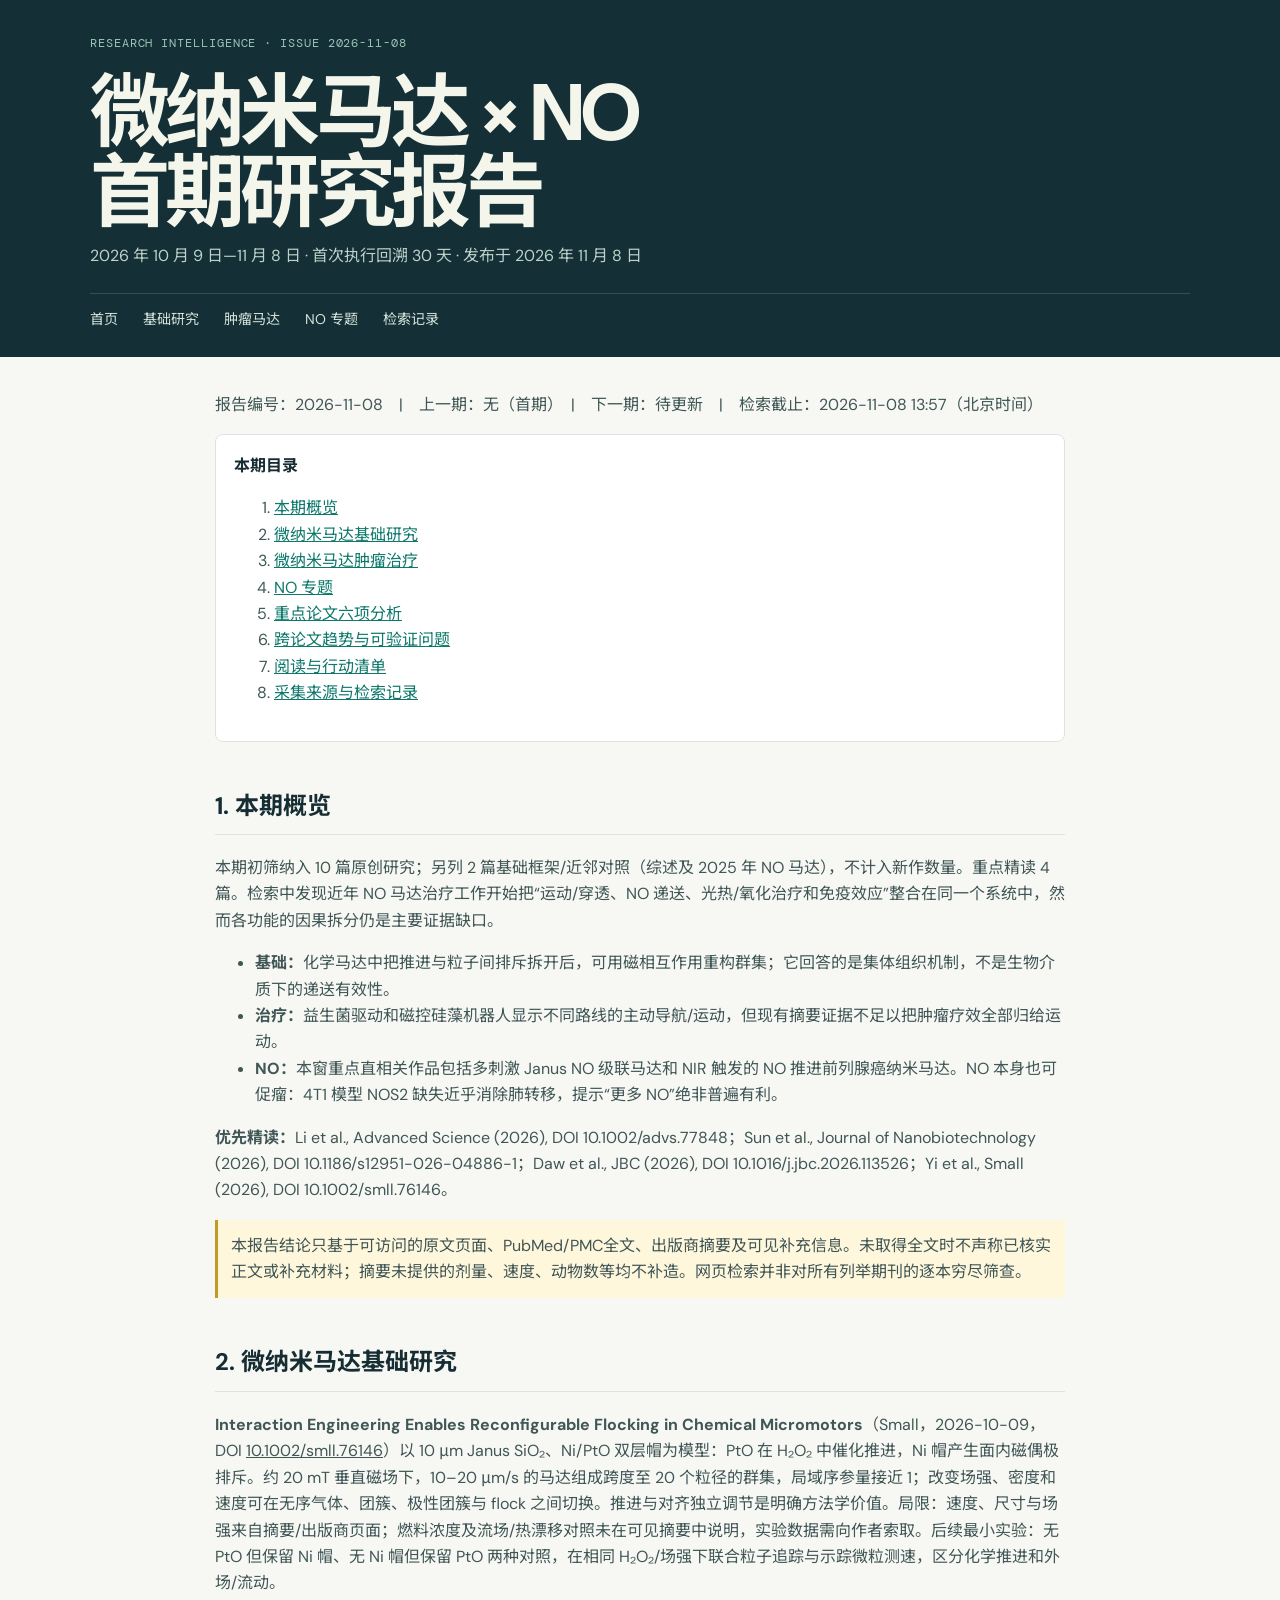
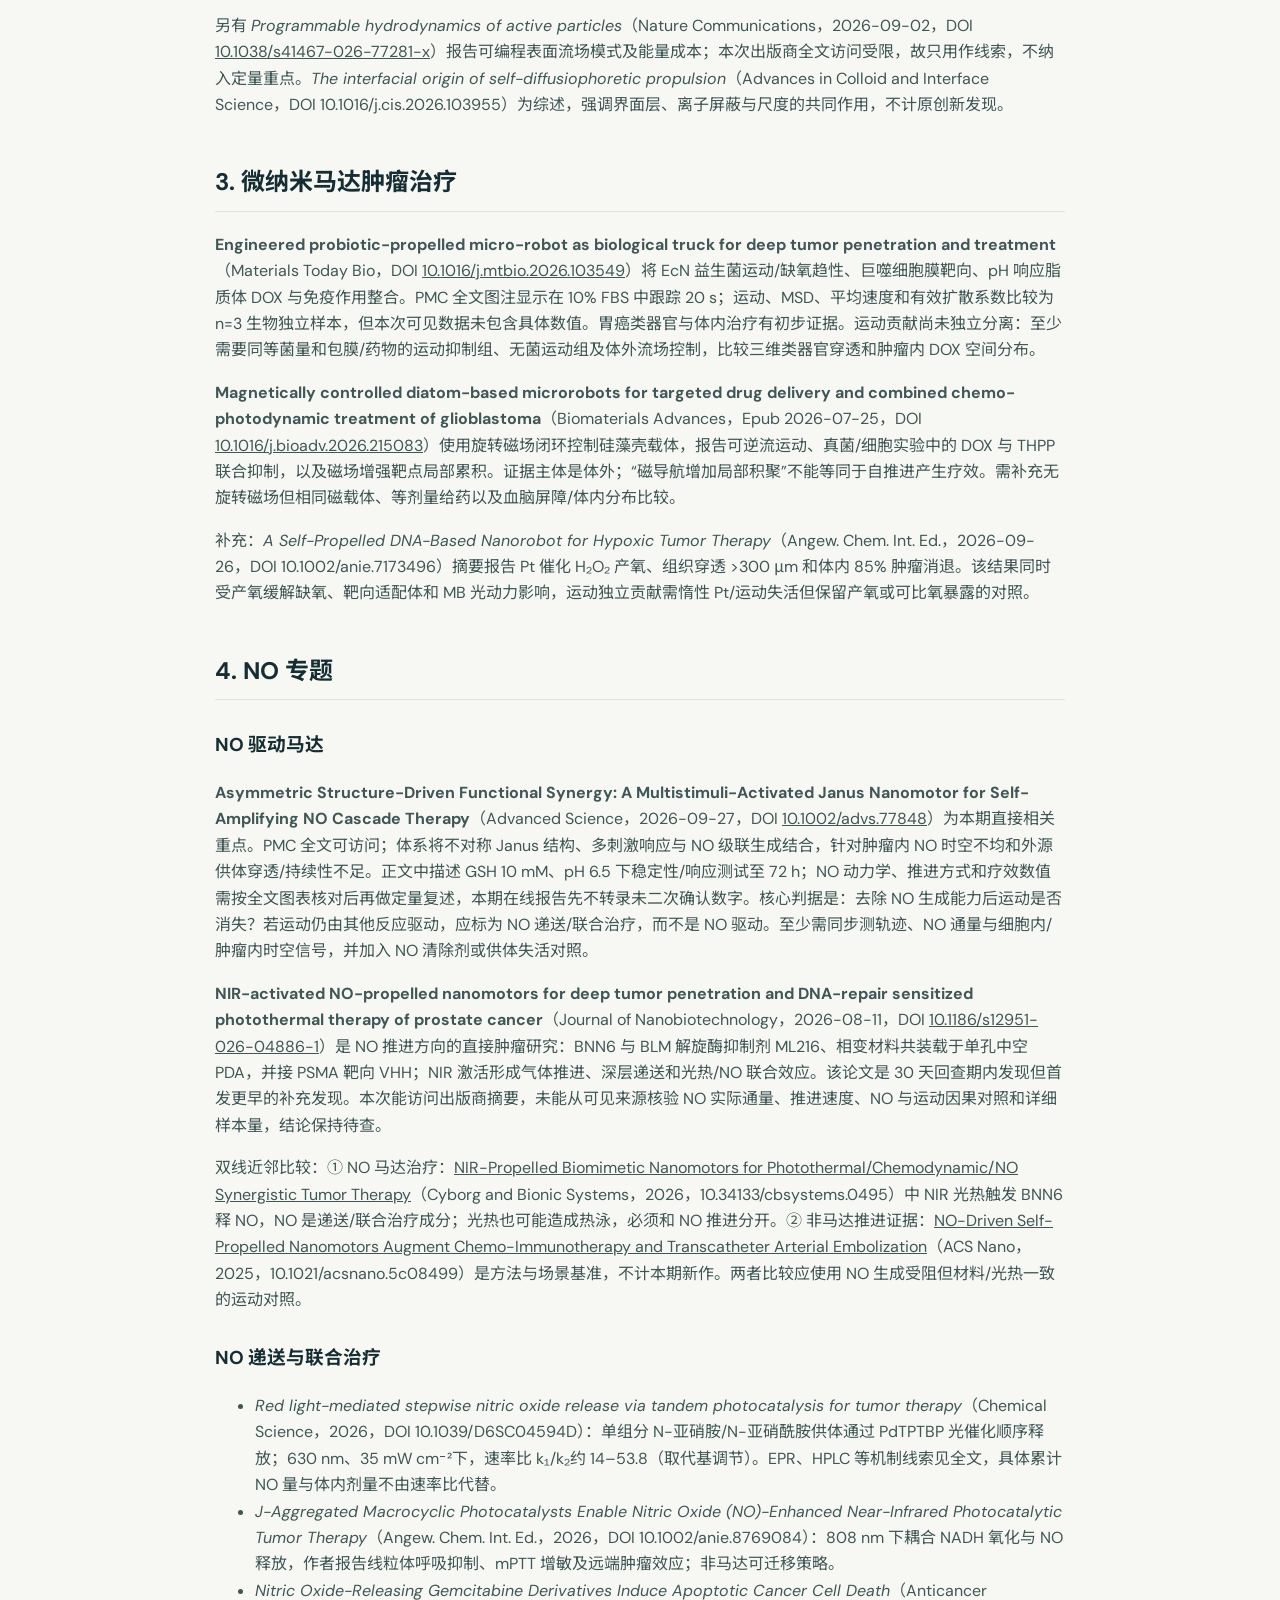
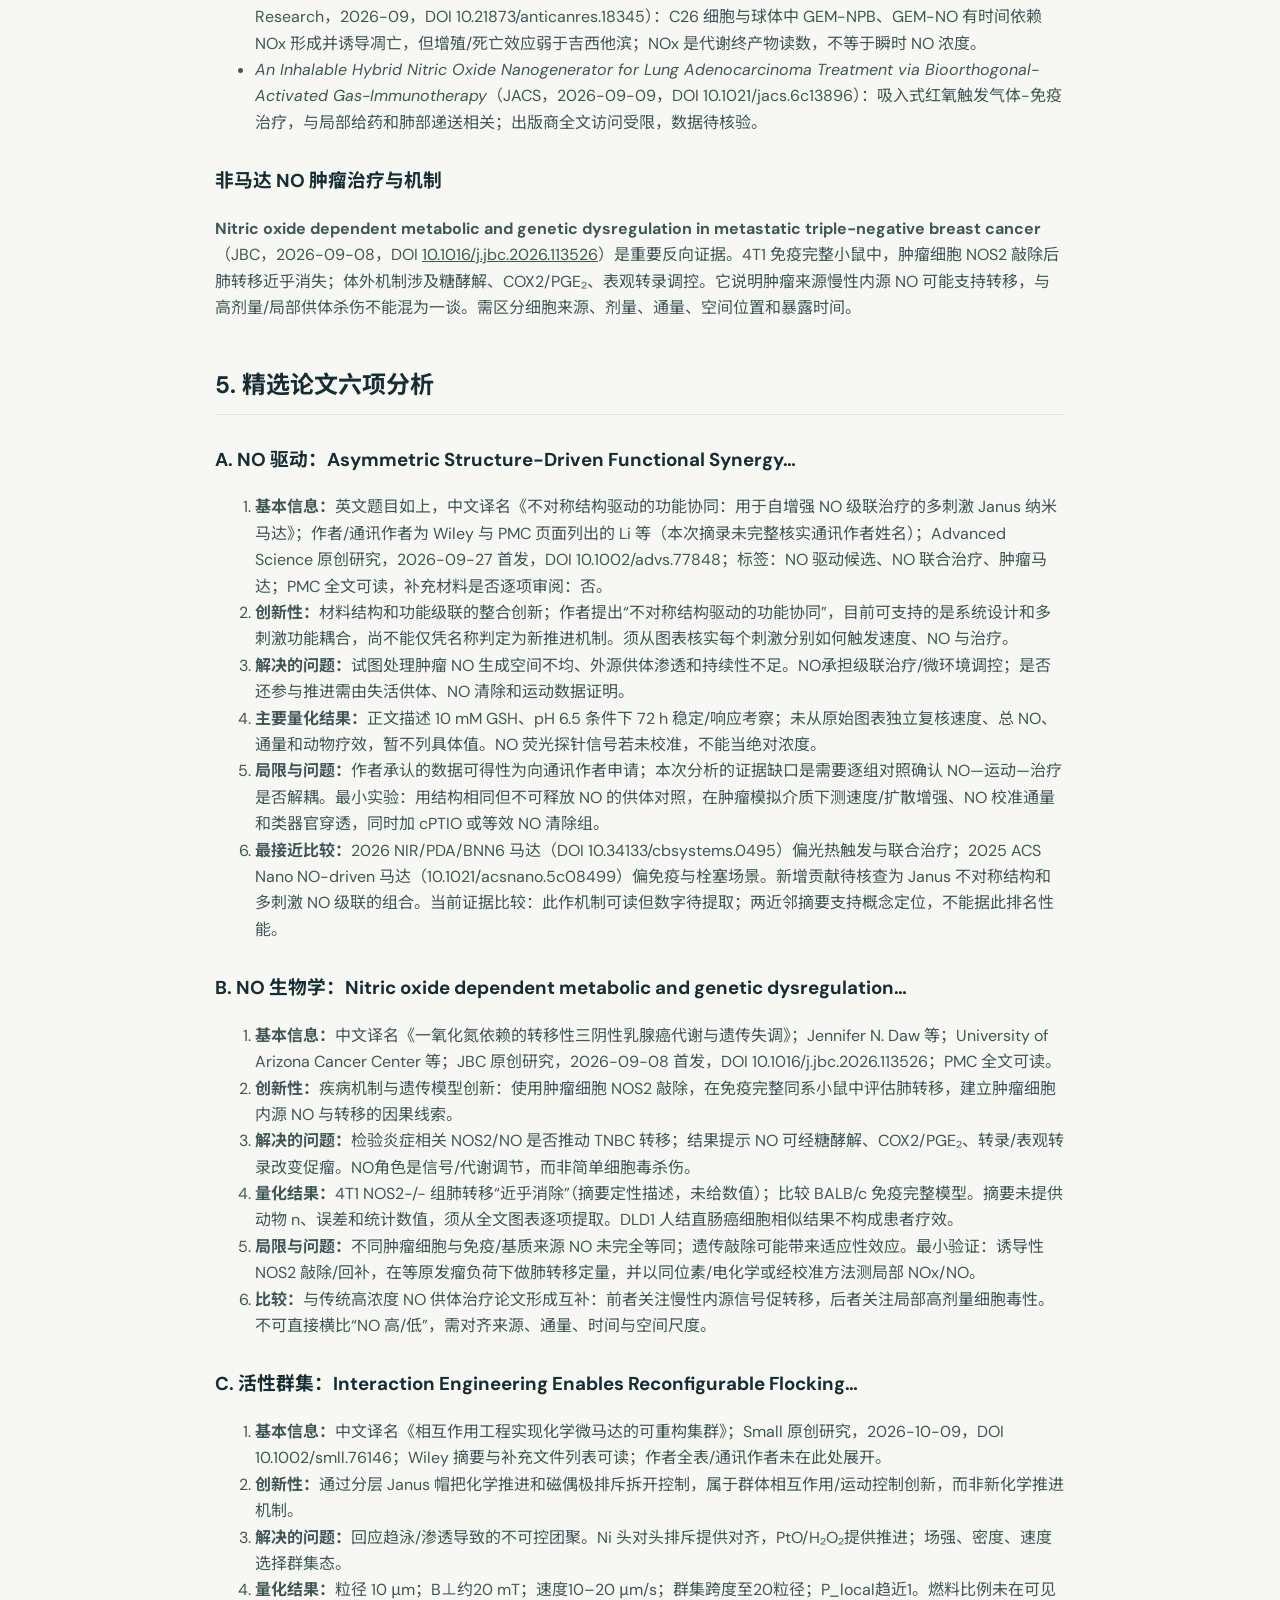
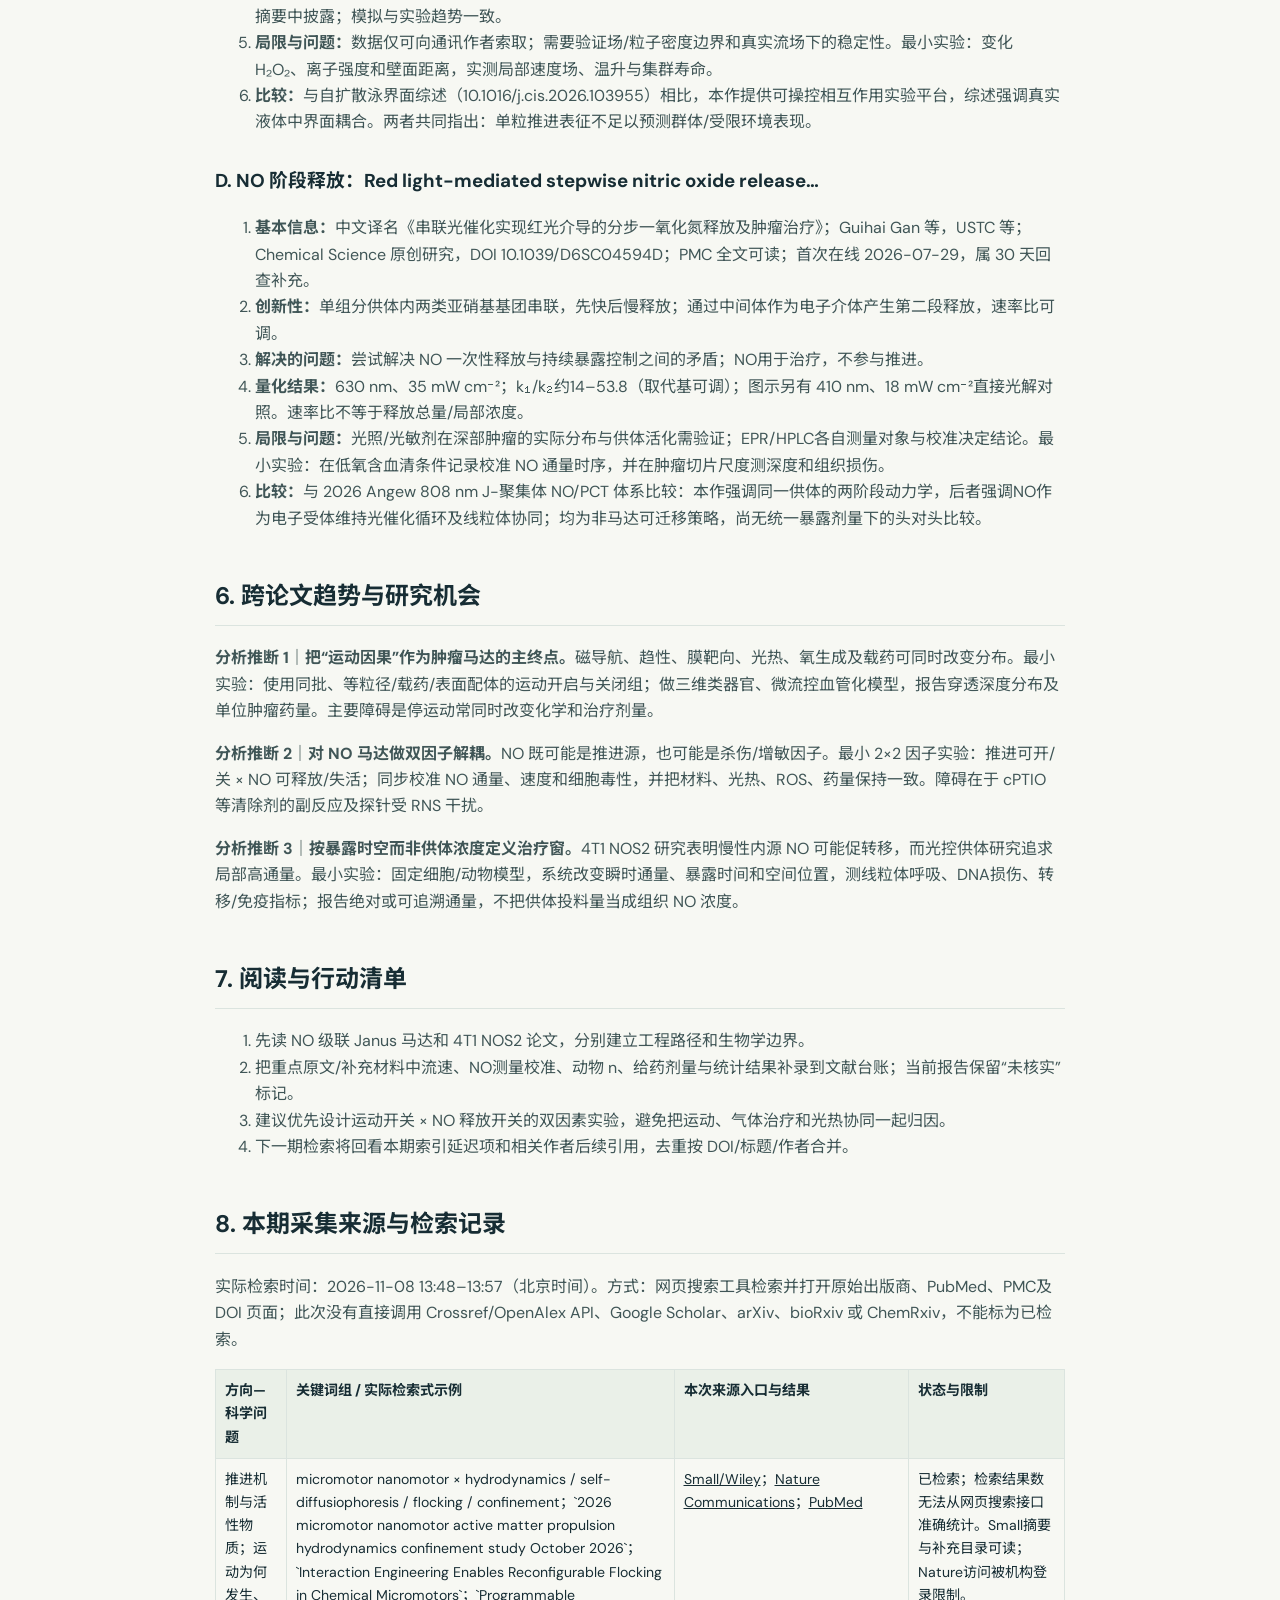
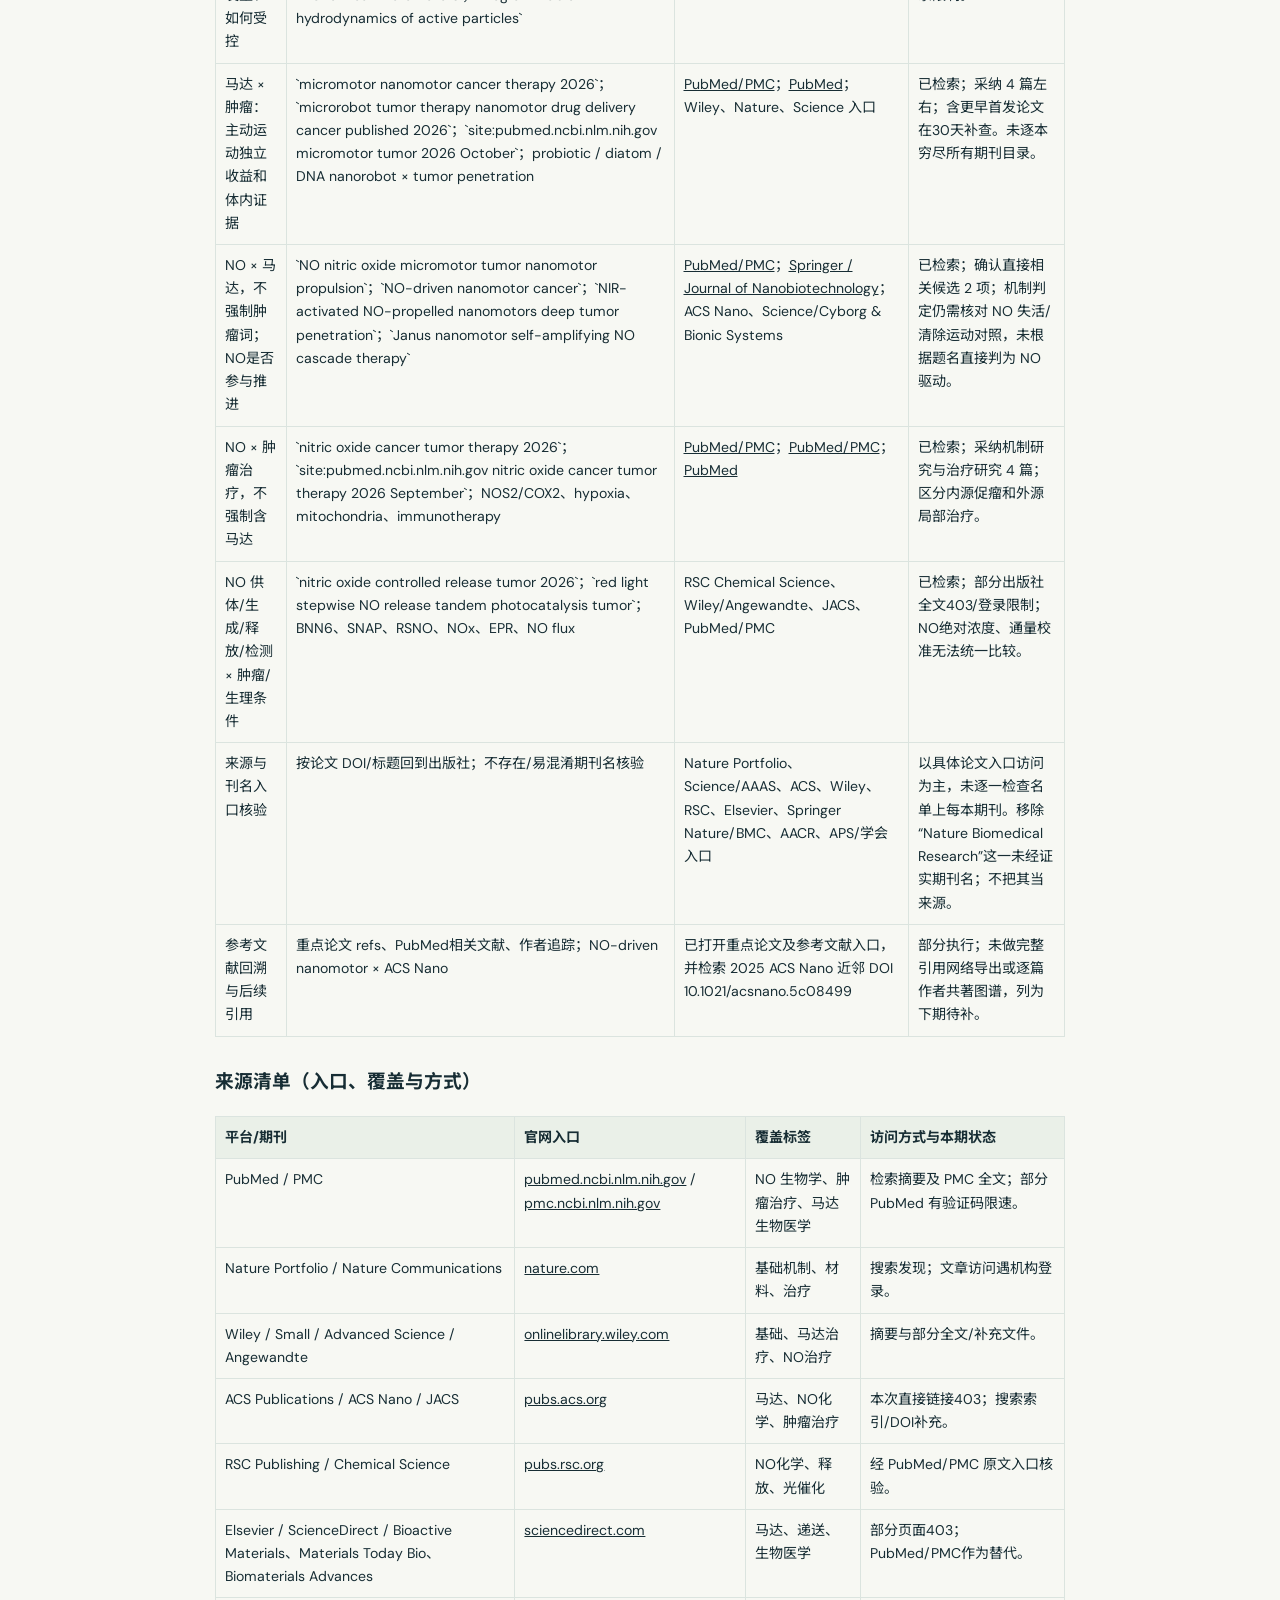
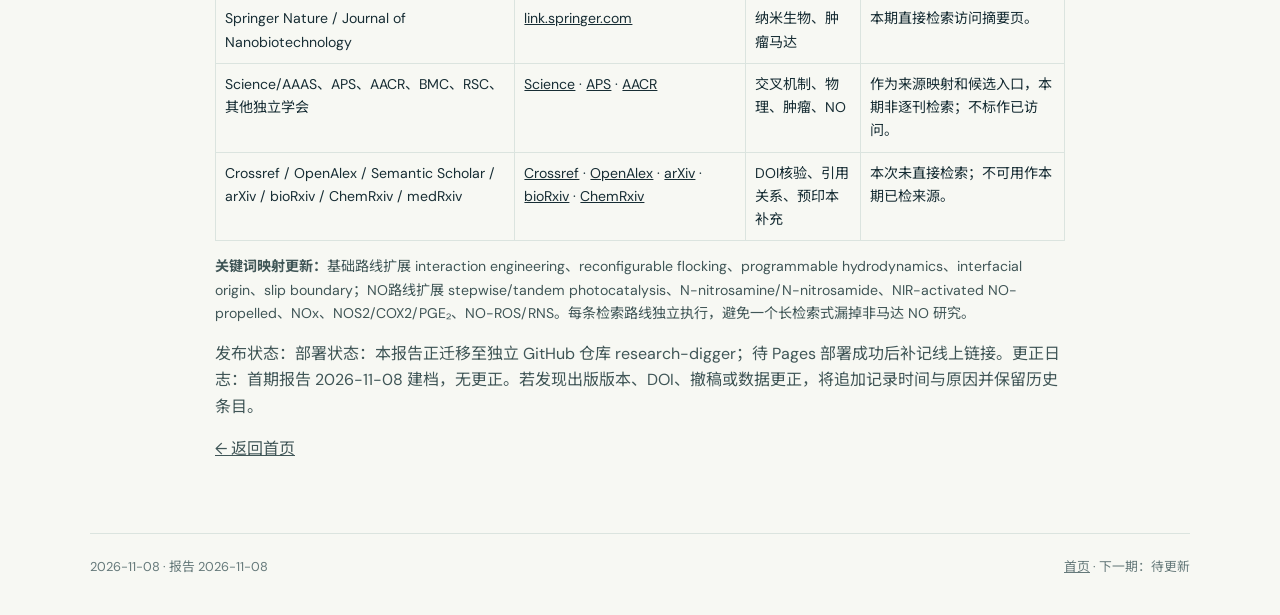
==== reports/2026-11-08.html @ aa381074 "Add reports/2026-11-08.html" ====
<!doctype html><html lang="zh-CN"><head><meta charset="utf-8"><meta name="viewport" content="width=device-width,initial-scale=1"><title>2026-11-08｜微纳米马达 × NO</title><link rel="stylesheet" href="../style.css"><style>.report{max-width:850px;margin:35px auto 70px}.report h1{font-size:2.6rem;line-height:1.2}.report h2{margin-top:44px;border-bottom:1px solid #dbe4df;padding-bottom:9px}.report h3{margin-top:30px}.report p,.report li{color:#405657}.report blockquote{border-left:3px solid #0e786b;margin:18px 0;padding:7px 18px;background:#edf2eb}.report table{border-collapse:collapse;width:100%;font-size:.88rem;display:block;overflow:auto}.report th,.report td{border:1px solid #dbe4df;padding:9px;vertical-align:top;text-align:left}.report th{background:#eaf0e8}.meta{color:#65797a}.small{font-size:.88rem}.toc{background:white;border:1px solid #dbe4df;padding:18px;border-radius:8px}.toc a{color:#0e786b}.label{display:inline-block;background:#e5eddf;padding:2px 8px;border-radius:20px;font-size:.78rem;color:#27534b}.callout{background:#fff7dc;border-left:3px solid #c19a25;padding:13px}</style></head><body><header><div class="wrap"><div class="eyebrow">RESEARCH INTELLIGENCE · ISSUE 2026-11-08</div><h1>微纳米马达 × NO<br>首期研究报告</h1><p class="sub">2026 年 10 月 9 日—11 月 8 日 · 首次执行回溯 30 天 · 发布于 2026 年 11 月 8 日</p><nav><a href="../index.html">首页</a><a href="#foundation">基础研究</a><a href="#cancer">肿瘤马达</a><a href="#no">NO 专题</a><a href="#search-log">检索记录</a></nav></div></header><main class="wrap report"><p class="meta">报告编号：2026-11-08　|　上一期：无（首期）　|　下一期：待更新　|　检索截止：2026-11-08 13:57（北京时间）</p><div class="toc"><b>本期目录</b><ol><li><a href="#overview">本期概览</a></li><li><a href="#foundation">微纳米马达基础研究</a></li><li><a href="#cancer">微纳米马达肿瘤治疗</a></li><li><a href="#no">NO 专题</a></li><li><a href="#deep">重点论文六项分析</a></li><li><a href="#synthesis">跨论文趋势与可验证问题</a></li><li><a href="#reading">阅读与行动清单</a></li><li><a href="#search-log">采集来源与检索记录</a></li></ol></div>
<h2 id="overview">1. 本期概览</h2><p>本期初筛纳入 10 篇原创研究；另列 2 篇基础框架/近邻对照（综述及 2025 年 NO 马达），不计入新作数量。重点精读 4 篇。检索中发现近年 NO 马达治疗工作开始把“运动/穿透、NO 递送、光热/氧化治疗和免疫效应”整合在同一个系统中，然而各功能的因果拆分仍是主要证据缺口。</p><ul><li><b>基础：</b>化学马达中把推进与粒子间排斥拆开后，可用磁相互作用重构群集；它回答的是集体组织机制，不是生物介质下的递送有效性。</li><li><b>治疗：</b>益生菌驱动和磁控硅藻机器人显示不同路线的主动导航/运动，但现有摘要证据不足以把肿瘤疗效全部归给运动。</li><li><b>NO：</b>本窗重点直相关作品包括多刺激 Janus NO 级联马达和 NIR 触发的 NO 推进前列腺癌纳米马达。NO 本身也可促瘤：4T1 模型 NOS2 缺失近乎消除肺转移，提示“更多 NO”绝非普遍有利。</li></ul><p><b>优先精读：</b>Li et al., Advanced Science (2026), DOI 10.1002/advs.77848；Sun et al., Journal of Nanobiotechnology (2026), DOI 10.1186/s12951-026-04886-1；Daw et al., JBC (2026), DOI 10.1016/j.jbc.2026.113526；Yi et al., Small (2026), DOI 10.1002/smll.76146。</p><p class="callout">本报告结论只基于可访问的原文页面、PubMed/PMC全文、出版商摘要及可见补充信息。未取得全文时不声称已核实正文或补充材料；摘要未提供的剂量、速度、动物数等均不补造。网页检索并非对所有列举期刊的逐本穷尽筛查。</p>
<h2 id="foundation">2. 微纳米马达基础研究</h2><p><b>Interaction Engineering Enables Reconfigurable Flocking in Chemical Micromotors</b>（Small，2026-10-09，DOI <a href="https://doi.org/10.1002/smll.76146">10.1002/smll.76146</a>）以 10 μm Janus SiO₂、Ni/PtO 双层帽为模型：PtO 在 H₂O₂ 中催化推进，Ni 帽产生面内磁偶极排斥。约 20 mT 垂直磁场下，10–20 μm/s 的马达组成跨度至 20 个粒径的群集，局域序参量接近 1；改变场强、密度和速度可在无序气体、团簇、极性团簇与 flock 之间切换。推进与对齐独立调节是明确方法学价值。局限：速度、尺寸与场强来自摘要/出版商页面；燃料浓度及流场/热漂移对照未在可见摘要中说明，实验数据需向作者索取。后续最小实验：无 PtO 但保留 Ni 帽、无 Ni 帽但保留 PtO 两种对照，在相同 H₂O₂/场强下联合粒子追踪与示踪微粒测速，区分化学推进和外场/流动。</p><p>另有 <i>Programmable hydrodynamics of active particles</i>（Nature Communications，2026-09-02，DOI <a href="https://doi.org/10.1038/s41467-026-77281-x">10.1038/s41467-026-77281-x</a>）报告可编程表面流场模式及能量成本；本次出版商全文访问受限，故只用作线索，不纳入定量重点。<i>The interfacial origin of self-diffusiophoretic propulsion</i>（Advances in Colloid and Interface Science，DOI 10.1016/j.cis.2026.103955）为综述，强调界面层、离子屏蔽与尺度的共同作用，不计原创新发现。</p>
<h2 id="cancer">3. 微纳米马达肿瘤治疗</h2><p><b>Engineered probiotic-propelled micro-robot as biological truck for deep tumor penetration and treatment</b>（Materials Today Bio，DOI <a href="https://doi.org/10.1016/j.mtbio.2026.103549">10.1016/j.mtbio.2026.103549</a>）将 EcN 益生菌运动/缺氧趋性、巨噬细胞膜靶向、pH 响应脂质体 DOX 与免疫作用整合。PMC 全文图注显示在 10% FBS 中跟踪 20 s；运动、MSD、平均速度和有效扩散系数比较为 n=3 生物独立样本，但本次可见数据未包含具体数值。胃癌类器官与体内治疗有初步证据。运动贡献尚未独立分离：至少需要同等菌量和包膜/药物的运动抑制组、无菌运动组及体外流场控制，比较三维类器官穿透和肿瘤内 DOX 空间分布。</p><p><b>Magnetically controlled diatom-based microrobots for targeted drug delivery and combined chemo-photodynamic treatment of glioblastoma</b>（Biomaterials Advances，Epub 2026-07-25，DOI <a href="https://doi.org/10.1016/j.bioadv.2026.215083">10.1016/j.bioadv.2026.215083</a>）使用旋转磁场闭环控制硅藻壳载体，报告可逆流运动、真菌/细胞实验中的 DOX 与 THPP 联合抑制，以及磁场增强靶点局部累积。证据主体是体外；“磁导航增加局部积聚”不能等同于自推进产生疗效。需补充无旋转磁场但相同磁载体、等剂量给药以及血脑屏障/体内分布比较。</p><p>补充：<i>A Self-Propelled DNA-Based Nanorobot for Hypoxic Tumor Therapy</i>（Angew. Chem. Int. Ed.，2026-09-26，DOI 10.1002/anie.7173496）摘要报告 Pt 催化 H₂O₂ 产氧、组织穿透 &gt;300 μm 和体内 85% 肿瘤消退。该结果同时受产氧缓解缺氧、靶向适配体和 MB 光动力影响，运动独立贡献需惰性 Pt/运动失活但保留产氧或可比氧暴露的对照。</p>
<h2 id="no">4. NO 专题</h2><h3>NO 驱动马达</h3><p><b>Asymmetric Structure-Driven Functional Synergy: A Multistimuli-Activated Janus Nanomotor for Self-Amplifying NO Cascade Therapy</b>（Advanced Science，2026-09-27，DOI <a href="https://doi.org/10.1002/advs.77848">10.1002/advs.77848</a>）为本期直接相关重点。PMC 全文可访问；体系将不对称 Janus 结构、多刺激响应与 NO 级联生成结合，针对肿瘤内 NO 时空不均和外源供体穿透/持续性不足。正文中描述 GSH 10 mM、pH 6.5 下稳定性/响应测试至 72 h；NO 动力学、推进方式和疗效数值需按全文图表核对后再做定量复述，本期在线报告先不转录未二次确认数字。核心判据是：去除 NO 生成能力后运动是否消失？若运动仍由其他反应驱动，应标为 NO 递送/联合治疗，而不是 NO 驱动。至少需同步测轨迹、NO 通量与细胞内/肿瘤内时空信号，并加入 NO 清除剂或供体失活对照。</p><p><b>NIR-activated NO-propelled nanomotors for deep tumor penetration and DNA-repair sensitized photothermal therapy of prostate cancer</b>（Journal of Nanobiotechnology，2026-08-11，DOI <a href="https://doi.org/10.1186/s12951-026-04886-1">10.1186/s12951-026-04886-1</a>）是 NO 推进方向的直接肿瘤研究：BNN6 与 BLM 解旋酶抑制剂 ML216、相变材料共装载于单孔中空 PDA，并接 PSMA 靶向 VHH；NIR 激活形成气体推进、深层递送和光热/NO 联合效应。该论文是 30 天回查期内发现但首发更早的补充发现。本次能访问出版商摘要，未能从可见来源核验 NO 实际通量、推进速度、NO 与运动因果对照和详细样本量，结论保持待查。</p><p>双线近邻比较：① NO 马达治疗：<a href="https://doi.org/10.34133/cbsystems.0495">NIR-Propelled Biomimetic Nanomotors for Photothermal/Chemodynamic/NO Synergistic Tumor Therapy</a>（Cyborg and Bionic Systems，2026，10.34133/cbsystems.0495）中 NIR 光热触发 BNN6 释 NO，NO 是递送/联合治疗成分；光热也可能造成热泳，必须和 NO 推进分开。② 非马达推进证据：<a href="https://doi.org/10.1021/acsnano.5c08499">NO-Driven Self-Propelled Nanomotors Augment Chemo-Immunotherapy and Transcatheter Arterial Embolization</a>（ACS Nano，2025，10.1021/acsnano.5c08499）是方法与场景基准，不计本期新作。两者比较应使用 NO 生成受阻但材料/光热一致的运动对照。</p><h3>NO 递送与联合治疗</h3><ul><li><i>Red light-mediated stepwise nitric oxide release via tandem photocatalysis for tumor therapy</i>（Chemical Science，2026，DOI 10.1039/D6SC04594D）：单组分 N-亚硝胺/N-亚硝酰胺供体通过 PdTPTBP 光催化顺序释放；630 nm、35 mW cm⁻²下，速率比 k₁/k₂约 14–53.8（取代基调节）。EPR、HPLC 等机制线索见全文，具体累计 NO 量与体内剂量不由速率比代替。</li><li><i>J-Aggregated Macrocyclic Photocatalysts Enable Nitric Oxide (NO)-Enhanced Near-Infrared Photocatalytic Tumor Therapy</i>（Angew. Chem. Int. Ed.，2026，DOI 10.1002/anie.8769084）：808 nm 下耦合 NADH 氧化与 NO 释放，作者报告线粒体呼吸抑制、mPTT 增敏及远端肿瘤效应；非马达可迁移策略。</li><li><i>Nitric Oxide-Releasing Gemcitabine Derivatives Induce Apoptotic Cancer Cell Death</i>（Anticancer Research，2026-09，DOI 10.21873/anticanres.18345）：C26 细胞与球体中 GEM-NPB、GEM-NO 有时间依赖 NOx 形成并诱导凋亡，但增殖/死亡效应弱于吉西他滨；NOx 是代谢终产物读数，不等于瞬时 NO 浓度。</li><li><i>An Inhalable Hybrid Nitric Oxide Nanogenerator for Lung Adenocarcinoma Treatment via Bioorthogonal-Activated Gas-Immunotherapy</i>（JACS，2026-09-09，DOI 10.1021/jacs.6c13896）：吸入式红氧触发气体-免疫治疗，与局部给药和肺部递送相关；出版商全文访问受限，数据待核验。</li></ul><h3>非马达 NO 肿瘤治疗与机制</h3><p><b>Nitric oxide dependent metabolic and genetic dysregulation in metastatic triple-negative breast cancer</b>（JBC，2026-09-08，DOI <a href="https://doi.org/10.1016/j.jbc.2026.113526">10.1016/j.jbc.2026.113526</a>）是重要反向证据。4T1 免疫完整小鼠中，肿瘤细胞 NOS2 敲除后肺转移近乎消失；体外机制涉及糖酵解、COX2/PGE₂、表观转录调控。它说明肿瘤来源慢性内源 NO 可能支持转移，与高剂量/局部供体杀伤不能混为一谈。需区分细胞来源、剂量、通量、空间位置和暴露时间。</p>
<h2 id="deep">5. 精选论文六项分析</h2><h3>A. NO 驱动：Asymmetric Structure-Driven Functional Synergy…</h3><ol><li><b>基本信息：</b>英文题目如上，中文译名《不对称结构驱动的功能协同：用于自增强 NO 级联治疗的多刺激 Janus 纳米马达》；作者/通讯作者为 Wiley 与 PMC 页面列出的 Li 等（本次摘录未完整核实通讯作者姓名）；Advanced Science 原创研究，2026-09-27 首发，DOI 10.1002/advs.77848；标签：NO 驱动候选、NO 联合治疗、肿瘤马达；PMC 全文可读，补充材料是否逐项审阅：否。</li><li><b>创新性：</b>材料结构和功能级联的整合创新；作者提出“不对称结构驱动的功能协同”，目前可支持的是系统设计和多刺激功能耦合，尚不能仅凭名称判定为新推进机制。须从图表核实每个刺激分别如何触发速度、NO 与治疗。</li><li><b>解决的问题：</b>试图处理肿瘤 NO 生成空间不均、外源供体渗透和持续性不足。NO承担级联治疗/微环境调控；是否还参与推进需由失活供体、NO 清除和运动数据证明。</li><li><b>主要量化结果：</b>正文描述 10 mM GSH、pH 6.5 条件下 72 h 稳定/响应考察；未从原始图表独立复核速度、总 NO、通量和动物疗效，暂不列具体值。NO 荧光探针信号若未校准，不能当绝对浓度。</li><li><b>局限与问题：</b>作者承认的数据可得性为向通讯作者申请；本次分析的证据缺口是需要逐组对照确认 NO—运动—治疗是否解耦。最小实验：用结构相同但不可释放 NO 的供体对照，在肿瘤模拟介质下测速度/扩散增强、NO 校准通量和类器官穿透，同时加 cPTIO 或等效 NO 清除组。</li><li><b>最接近比较：</b>2026 NIR/PDA/BNN6 马达（DOI 10.34133/cbsystems.0495）偏光热触发与联合治疗；2025 ACS Nano NO-driven 马达（10.1021/acsnano.5c08499）偏免疫与栓塞场景。新增贡献待核查为 Janus 不对称结构和多刺激 NO 级联的组合。当前证据比较：此作机制可读但数字待提取；两近邻摘要支持概念定位，不能据此排名性能。</li></ol><h3>B. NO 生物学：Nitric oxide dependent metabolic and genetic dysregulation…</h3><ol><li><b>基本信息：</b>中文译名《一氧化氮依赖的转移性三阴性乳腺癌代谢与遗传失调》；Jennifer N. Daw 等；University of Arizona Cancer Center 等；JBC 原创研究，2026-09-08 首发，DOI 10.1016/j.jbc.2026.113526；PMC 全文可读。</li><li><b>创新性：</b>疾病机制与遗传模型创新：使用肿瘤细胞 NOS2 敲除，在免疫完整同系小鼠中评估肺转移，建立肿瘤细胞内源 NO 与转移的因果线索。</li><li><b>解决的问题：</b>检验炎症相关 NOS2/NO 是否推动 TNBC 转移；结果提示 NO 可经糖酵解、COX2/PGE₂、转录/表观转录改变促瘤。NO角色是信号/代谢调节，而非简单细胞毒杀伤。</li><li><b>量化结果：</b>4T1 NOS2−/− 组肺转移“近乎消除”（摘要定性描述，未给数值）；比较 BALB/c 免疫完整模型。摘要未提供动物 n、误差和统计数值，须从全文图表逐项提取。DLD1 人结直肠癌细胞相似结果不构成患者疗效。</li><li><b>局限与问题：</b>不同肿瘤细胞与免疫/基质来源 NO 未完全等同；遗传敲除可能带来适应性效应。最小验证：诱导性 NOS2 敲除/回补，在等原发瘤负荷下做肺转移定量，并以同位素/电化学或经校准方法测局部 NOx/NO。</li><li><b>比较：</b>与传统高浓度 NO 供体治疗论文形成互补：前者关注慢性内源信号促转移，后者关注局部高剂量细胞毒性。不可直接横比“NO 高/低”，需对齐来源、通量、时间与空间尺度。</li></ol><h3>C. 活性群集：Interaction Engineering Enables Reconfigurable Flocking…</h3><ol><li><b>基本信息：</b>中文译名《相互作用工程实现化学微马达的可重构集群》；Small 原创研究，2026-10-09，DOI 10.1002/smll.76146；Wiley 摘要与补充文件列表可读；作者全表/通讯作者未在此处展开。</li><li><b>创新性：</b>通过分层 Janus 帽把化学推进和磁偶极排斥拆开控制，属于群体相互作用/运动控制创新，而非新化学推进机制。</li><li><b>解决的问题：</b>回应趋泳/渗透导致的不可控团聚。Ni 头对头排斥提供对齐，PtO/H₂O₂提供推进；场强、密度、速度选择群集态。</li><li><b>量化结果：</b>粒径 10 μm；B⊥约20 mT；速度10–20 μm/s；群集跨度至20粒径；P_local趋近1。燃料比例未在可见摘要中披露；模拟与实验趋势一致。</li><li><b>局限与问题：</b>数据仅可向通讯作者索取；需要验证场/粒子密度边界和真实流场下的稳定性。最小实验：变化 H₂O₂、离子强度和壁面距离，实测局部速度场、温升与集群寿命。</li><li><b>比较：</b>与自扩散泳界面综述（10.1016/j.cis.2026.103955）相比，本作提供可操控相互作用实验平台，综述强调真实液体中界面耦合。两者共同指出：单粒推进表征不足以预测群体/受限环境表现。</li></ol><h3>D. NO 阶段释放：Red light-mediated stepwise nitric oxide release…</h3><ol><li><b>基本信息：</b>中文译名《串联光催化实现红光介导的分步一氧化氮释放及肿瘤治疗》；Guihai Gan 等，USTC 等；Chemical Science 原创研究，DOI 10.1039/D6SC04594D；PMC 全文可读；首次在线 2026-07-29，属 30 天回查补充。</li><li><b>创新性：</b>单组分供体内两类亚硝基基团串联，先快后慢释放；通过中间体作为电子介体产生第二段释放，速率比可调。</li><li><b>解决的问题：</b>尝试解决 NO 一次性释放与持续暴露控制之间的矛盾；NO用于治疗，不参与推进。</li><li><b>量化结果：</b>630 nm、35 mW cm⁻²；k₁/k₂约14–53.8（取代基可调）；图示另有 410 nm、18 mW cm⁻²直接光解对照。速率比不等于释放总量/局部浓度。</li><li><b>局限与问题：</b>光照/光敏剂在深部肿瘤的实际分布与供体活化需验证；EPR/HPLC各自测量对象与校准决定结论。最小实验：在低氧含血清条件记录校准 NO 通量时序，并在肿瘤切片尺度测深度和组织损伤。</li><li><b>比较：</b>与 2026 Angew 808 nm J-聚集体 NO/PCT 体系比较：本作强调同一供体的两阶段动力学，后者强调NO作为电子受体维持光催化循环及线粒体协同；均为非马达可迁移策略，尚无统一暴露剂量下的头对头比较。</li></ol>
<h2 id="synthesis">6. 跨论文趋势与研究机会</h2><p><b>分析推断 1｜把“运动因果”作为肿瘤马达的主终点。</b>磁导航、趋性、膜靶向、光热、氧生成及载药可同时改变分布。最小实验：使用同批、等粒径/载药/表面配体的运动开启与关闭组；做三维类器官、微流控血管化模型，报告穿透深度分布及单位肿瘤药量。主要障碍是停运动常同时改变化学和治疗剂量。</p><p><b>分析推断 2｜对 NO 马达做双因子解耦。</b>NO 既可能是推进源，也可能是杀伤/增敏因子。最小 2×2 因子实验：推进可开/关 × NO 可释放/失活；同步校准 NO 通量、速度和细胞毒性，并把材料、光热、ROS、药量保持一致。障碍在于 cPTIO 等清除剂的副反应及探针受 RNS 干扰。</p><p><b>分析推断 3｜按暴露时空而非供体浓度定义治疗窗。</b>4T1 NOS2 研究表明慢性内源 NO 可能促转移，而光控供体研究追求局部高通量。最小实验：固定细胞/动物模型，系统改变瞬时通量、暴露时间和空间位置，测线粒体呼吸、DNA损伤、转移/免疫指标；报告绝对或可追溯通量，不把供体投料量当成组织 NO 浓度。</p>
<h2 id="reading">7. 阅读与行动清单</h2><ol><li>先读 NO 级联 Janus 马达和 4T1 NOS2 论文，分别建立工程路径和生物学边界。</li><li>把重点原文/补充材料中流速、NO测量校准、动物 n、给药剂量与统计结果补录到文献台账；当前报告保留“未核实”标记。</li><li>建议优先设计运动开关 × NO 释放开关的双因素实验，避免把运动、气体治疗和光热协同一起归因。</li><li>下一期检索将回看本期索引延迟项和相关作者后续引用，去重按 DOI/标题/作者合并。</li></ol>
<h2 id="search-log">8. 本期采集来源与检索记录</h2><p>实际检索时间：2026-11-08 13:48–13:57（北京时间）。方式：网页搜索工具检索并打开原始出版商、PubMed、PMC及 DOI 页面；此次没有直接调用 Crossref/OpenAlex API、Google Scholar、arXiv、bioRxiv 或 ChemRxiv，不能标为已检索。</p><table><thead><tr><th>方向—科学问题</th><th>关键词组 / 实际检索式示例</th><th>本次来源入口与结果</th><th>状态与限制</th></tr></thead><tbody><tr><td>推进机制与活性物质；运动为何发生、如何受控</td><td>micromotor nanomotor × hydrodynamics / self-diffusiophoresis / flocking / confinement；`2026 micromotor nanomotor active matter propulsion hydrodynamics confinement study October 2026`；`Interaction Engineering Enables Reconfigurable Flocking in Chemical Micromotors`；`Programmable hydrodynamics of active particles`</td><td><a href="https://onlinelibrary.wiley.com/doi/10.1002/smll.76146">Small/Wiley</a>；<a href="https://www.nature.com/articles/s41467-026-77281-x">Nature Communications</a>；<a href="https://pubmed.ncbi.nlm.nih.gov/42214991/">PubMed</a></td><td>已检索；检索结果数无法从网页搜索接口准确统计。Small摘要与补充目录可读；Nature访问被机构登录限制。</td></tr><tr><td>马达 × 肿瘤：主动运动独立收益和体内证据</td><td>`micromotor nanomotor cancer therapy 2026`；`microrobot tumor therapy nanomotor drug delivery cancer published 2026`；`site:pubmed.ncbi.nlm.nih.gov micromotor tumor 2026 October`；probiotic / diatom / DNA nanorobot × tumor penetration</td><td><a href="https://pubmed.ncbi.nlm.nih.gov/42662118/">PubMed/PMC</a>；<a href="https://pubmed.ncbi.nlm.nih.gov/42520347/">PubMed</a>；Wiley、Nature、Science 入口</td><td>已检索；采纳 4 篇左右；含更早首发论文在30天补查。未逐本穷尽所有期刊目录。</td></tr><tr><td>NO × 马达，不强制肿瘤词；NO是否参与推进</td><td>`NO nitric oxide micromotor tumor nanomotor propulsion`；`NO-driven nanomotor cancer`；`NIR-activated NO-propelled nanomotors deep tumor penetration`；`Janus nanomotor self-amplifying NO cascade therapy`</td><td><a href="https://pubmed.ncbi.nlm.nih.gov/42801585/">PubMed/PMC</a>；<a href="https://link.springer.com/article/10.1186/s12951-026-04886-1">Springer / Journal of Nanobiotechnology</a>；ACS Nano、Science/Cyborg & Bionic Systems</td><td>已检索；确认直接相关候选 2 项；机制判定仍需核对 NO 失活/清除运动对照，未根据题名直接判为 NO 驱动。</td></tr><tr><td>NO × 肿瘤治疗，不强制含马达</td><td>`nitric oxide cancer tumor therapy 2026`；`site:pubmed.ncbi.nlm.nih.gov nitric oxide cancer tumor therapy 2026 September`；NOS2/COX2、hypoxia、mitochondria、immunotherapy</td><td><a href="https://pubmed.ncbi.nlm.nih.gov/42710678/">PubMed/PMC</a>；<a href="https://pubmed.ncbi.nlm.nih.gov/42559440/">PubMed/PMC</a>；<a href="https://pubmed.ncbi.nlm.nih.gov/42555269/">PubMed</a></td><td>已检索；采纳机制研究与治疗研究 4 篇；区分内源促瘤和外源局部治疗。</td></tr><tr><td>NO 供体/生成/释放/检测 × 肿瘤/生理条件</td><td>`nitric oxide controlled release tumor 2026`；`red light stepwise NO release tandem photocatalysis tumor`；BNN6、SNAP、RSNO、NOx、EPR、NO flux</td><td>RSC Chemical Science、Wiley/Angewandte、JACS、PubMed/PMC</td><td>已检索；部分出版社全文403/登录限制；NO绝对浓度、通量校准无法统一比较。</td></tr><tr><td>来源与刊名入口核验</td><td>按论文 DOI/标题回到出版社；不存在/易混淆期刊名核验</td><td>Nature Portfolio、Science/AAAS、ACS、Wiley、RSC、Elsevier、Springer Nature/BMC、AACR、APS/学会入口</td><td>以具体论文入口访问为主，未逐一检查名单上每本期刊。移除“Nature Biomedical Research”这一未经证实期刊名；不把其当来源。</td></tr><tr><td>参考文献回溯与后续引用</td><td>重点论文 refs、PubMed相关文献、作者追踪；NO-driven nanomotor × ACS Nano</td><td>已打开重点论文及参考文献入口，并检索 2025 ACS Nano 近邻 DOI 10.1021/acsnano.5c08499</td><td>部分执行；未做完整引用网络导出或逐篇作者共著图谱，列为下期待补。</td></tr></tbody></table><h3>来源清单（入口、覆盖与方式）</h3><table><thead><tr><th>平台/期刊</th><th>官网入口</th><th>覆盖标签</th><th>访问方式与本期状态</th></tr></thead><tbody><tr><td>PubMed / PMC</td><td><a href="https://pubmed.ncbi.nlm.nih.gov/">pubmed.ncbi.nlm.nih.gov</a> / <a href="https://pmc.ncbi.nlm.nih.gov/">pmc.ncbi.nlm.nih.gov</a></td><td>NO 生物学、肿瘤治疗、马达生物医学</td><td>检索摘要及 PMC 全文；部分 PubMed 有验证码限速。</td></tr><tr><td>Nature Portfolio / Nature Communications</td><td><a href="https://www.nature.com/">nature.com</a></td><td>基础机制、材料、治疗</td><td>搜索发现；文章访问遇机构登录。</td></tr><tr><td>Wiley / Small / Advanced Science / Angewandte</td><td><a href="https://onlinelibrary.wiley.com/">onlinelibrary.wiley.com</a></td><td>基础、马达治疗、NO治疗</td><td>摘要与部分全文/补充文件。</td></tr><tr><td>ACS Publications / ACS Nano / JACS</td><td><a href="https://pubs.acs.org/">pubs.acs.org</a></td><td>马达、NO化学、肿瘤治疗</td><td>本次直接链接403；搜索索引/DOI补充。</td></tr><tr><td>RSC Publishing / Chemical Science</td><td><a href="https://pubs.rsc.org/">pubs.rsc.org</a></td><td>NO化学、释放、光催化</td><td>经 PubMed/PMC 原文入口核验。</td></tr><tr><td>Elsevier / ScienceDirect / Bioactive Materials、Materials Today Bio、Biomaterials Advances</td><td><a href="https://www.sciencedirect.com/">sciencedirect.com</a></td><td>马达、递送、生物医学</td><td>部分页面403；PubMed/PMC作为替代。</td></tr><tr><td>Springer Nature / Journal of Nanobiotechnology</td><td><a href="https://link.springer.com/">link.springer.com</a></td><td>纳米生物、肿瘤马达</td><td>本期直接检索访问摘要页。</td></tr><tr><td>Science/AAAS、APS、AACR、BMC、RSC、其他独立学会</td><td><a href="https://www.science.org/">Science</a> · <a href="https://journals.aps.org/">APS</a> · <a href="https://aacrjournals.org/">AACR</a></td><td>交叉机制、物理、肿瘤、NO</td><td>作为来源映射和候选入口，本期非逐刊检索；不标作已访问。</td></tr><tr><td>Crossref / OpenAlex / Semantic Scholar / arXiv / bioRxiv / ChemRxiv / medRxiv</td><td><a href="https://search.crossref.org/">Crossref</a> · <a href="https://openalex.org/">OpenAlex</a> · <a href="https://arxiv.org/">arXiv</a> · <a href="https://www.biorxiv.org/">bioRxiv</a> · <a href="https://chemrxiv.org/">ChemRxiv</a></td><td>DOI核验、引用关系、预印本补充</td><td>本次未直接检索；不可用作本期已检来源。</td></tr></tbody></table><p class="small"><b>关键词映射更新：</b>基础路线扩展 interaction engineering、reconfigurable flocking、programmable hydrodynamics、interfacial origin、slip boundary；NO路线扩展 stepwise/tandem photocatalysis、N-nitrosamine/N-nitrosamide、NIR-activated NO-propelled、NOx、NOS2/COX2/PGE₂、NO-ROS/RNS。每条检索路线独立执行，避免一个长检索式漏掉非马达 NO 研究。</p><p class="meta">发布状态：部署状态：本报告正迁移至独立 GitHub 仓库 research-digger；待 Pages 部署成功后补记线上链接。更正日志：首期报告 2026-11-08 建档，无更正。若发现出版版本、DOI、撤稿或数据更正，将追加记录时间与原因并保留历史条目。</p><p><a href="../index.html">← 返回首页</a></p></main><footer class="wrap"><span>2026-11-08 · 报告 2026-11-08</span><span><a href="../index.html">首页</a> · 下一期：待更新</span></footer></body></html>
---- style.css ----
@import url('https://fonts.googleapis.com/css2?family=DM+Mono:wght@400;500&family=DM+Sans:wght@400;500;600;700&family=Noto+Sans+SC:wght@400;500;600;700&display=swap');:root{--ink:#172d34;--muted:#65797a;--teal:#0e786b;--line:#dbe4df;--paper:#f7f8f3;--lime:#d5e96b}*{box-sizing:border-box}html{scroll-behavior:smooth}body{margin:0;background:var(--paper);color:var(--ink);font-family:'DM Sans','Noto Sans SC',sans-serif;line-height:1.65}a{color:inherit}header{background:#142f35;color:#f4f5eb;padding:34px 0 25px}.wrap{width:min(1100px,calc(100% - 40px));margin:auto}.eyebrow,small,.pill,.paper-tags{font-family:'DM Mono',monospace;letter-spacing:.08em;font-size:.72rem}.eyebrow{color:#99c6b7}h1{font-size:clamp(2.4rem,7vw,5rem);line-height:1;margin:20px 0 10px;letter-spacing:-.06em}h1 span{color:var(--lime);font-weight:400}.sub{color:#bdd1c9;margin:0 0 24px}nav{display:flex;gap:25px;border-top:1px solid #ffffff26;padding-top:14px;font-size:.88rem}nav a{text-decoration:none;color:#d4e2db}.hero{margin:34px 0 28px;padding:38px;display:grid;grid-template-columns:1fr 245px;gap:36px;background:#eaf0e8;border:1px solid var(--line);border-radius:14px}.pill{display:inline-block;background:var(--lime);padding:4px 10px;border-radius:999px;color:#243530}.hero h2{font-size:clamp(1.8rem,4vw,3rem);line-height:1.25;margin:15px 0}.hero p{max-width:680px;color:#48605f}.button{display:inline-flex;gap:18px;margin-top:8px;background:var(--teal);color:white;padding:11px 16px;border-radius:6px;text-decoration:none}.hero aside{border-left:1px solid #ccd8d0;padding-left:25px;display:grid;align-content:center;gap:2px}.hero aside small{color:var(--muted);margin-top:9px}.hero aside strong{font-size:.96rem}.grid{display:grid;gap:14px}.three{grid-template-columns:repeat(3,1fr)}.tile{display:block;text-decoration:none;background:white;border:1px solid var(--line);border-radius:10px;padding:22px}.tile span,.section-head>span{font: .72rem 'DM Mono',monospace;color:var(--teal)}.tile h3{margin:10px 0 5px}.tile p,.paper p{color:var(--muted);font-size:.9rem;margin:0}.section{margin:55px 0}.section-head{display:flex;justify-content:space-between;align-items:end;gap:20px;margin-bottom:16px}.section-head h2{margin:5px 0}.section-head input,.section-head select{padding:10px 12px;border:1px solid var(--line);border-radius:5px;background:white;color:var(--ink)}.archive-row{display:flex;justify-content:space-between;padding:17px 0;border-top:1px solid var(--line);border-bottom:1px solid var(--line)}.archive-row div{display:flex;gap:18px}.archive-row span{color:var(--muted)}.archive-row a,.section-head>a{color:var(--teal);text-decoration:none}.paper-list{display:grid;grid-template-columns:repeat(2,1fr);gap:12px}.paper{padding:18px;background:#fff;border:1px solid var(--line);border-radius:8px;text-decoration:none}.paper:hover,.tile:hover{border-color:var(--teal)}.paper-tags{display:block;color:var(--teal);font-size:.65rem;margin-bottom:8px}.paper strong{display:block;line-height:1.4}.paper small{display:block;color:var(--muted);letter-spacing:0;margin:7px 0}.paper p{font-size:.82rem}.source-note{background:white;border-left:3px solid var(--teal);padding:20px;color:#4e6261}footer{display:flex;justify-content:space-between;gap:12px;border-top:1px solid var(--line);padding:22px 0 38px;color:var(--muted);font-size:.8rem}@media(max-width:700px){.hero{grid-template-columns:1fr;padding:24px}.hero aside{border-left:0;border-top:1px solid #ccd8d0;padding:14px 0 0;grid-template-columns:1fr 1fr}.three,.paper-list{grid-template-columns:1fr}.section-head{align-items:start;flex-wrap:wrap}.archive-row,.archive-row div,footer{flex-direction:column;gap:4px}nav{gap:14px;flex-wrap:wrap}}
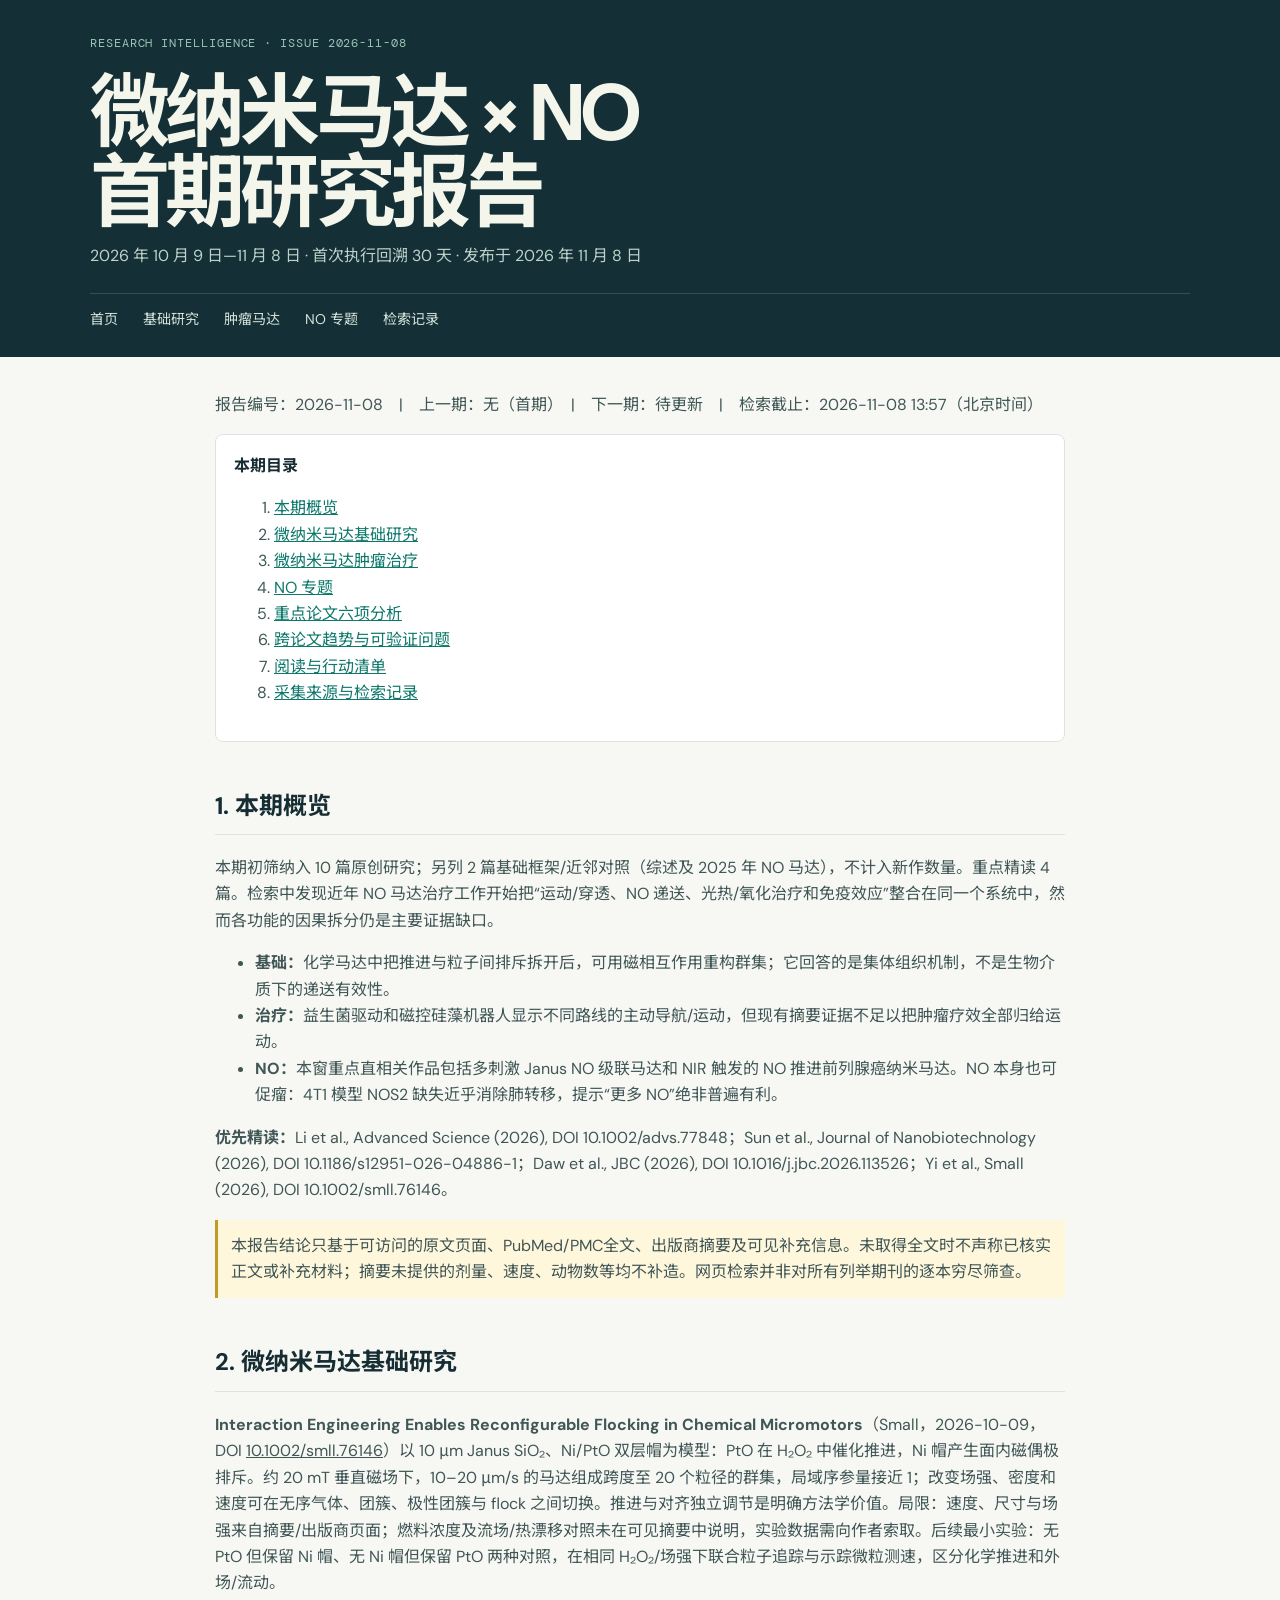
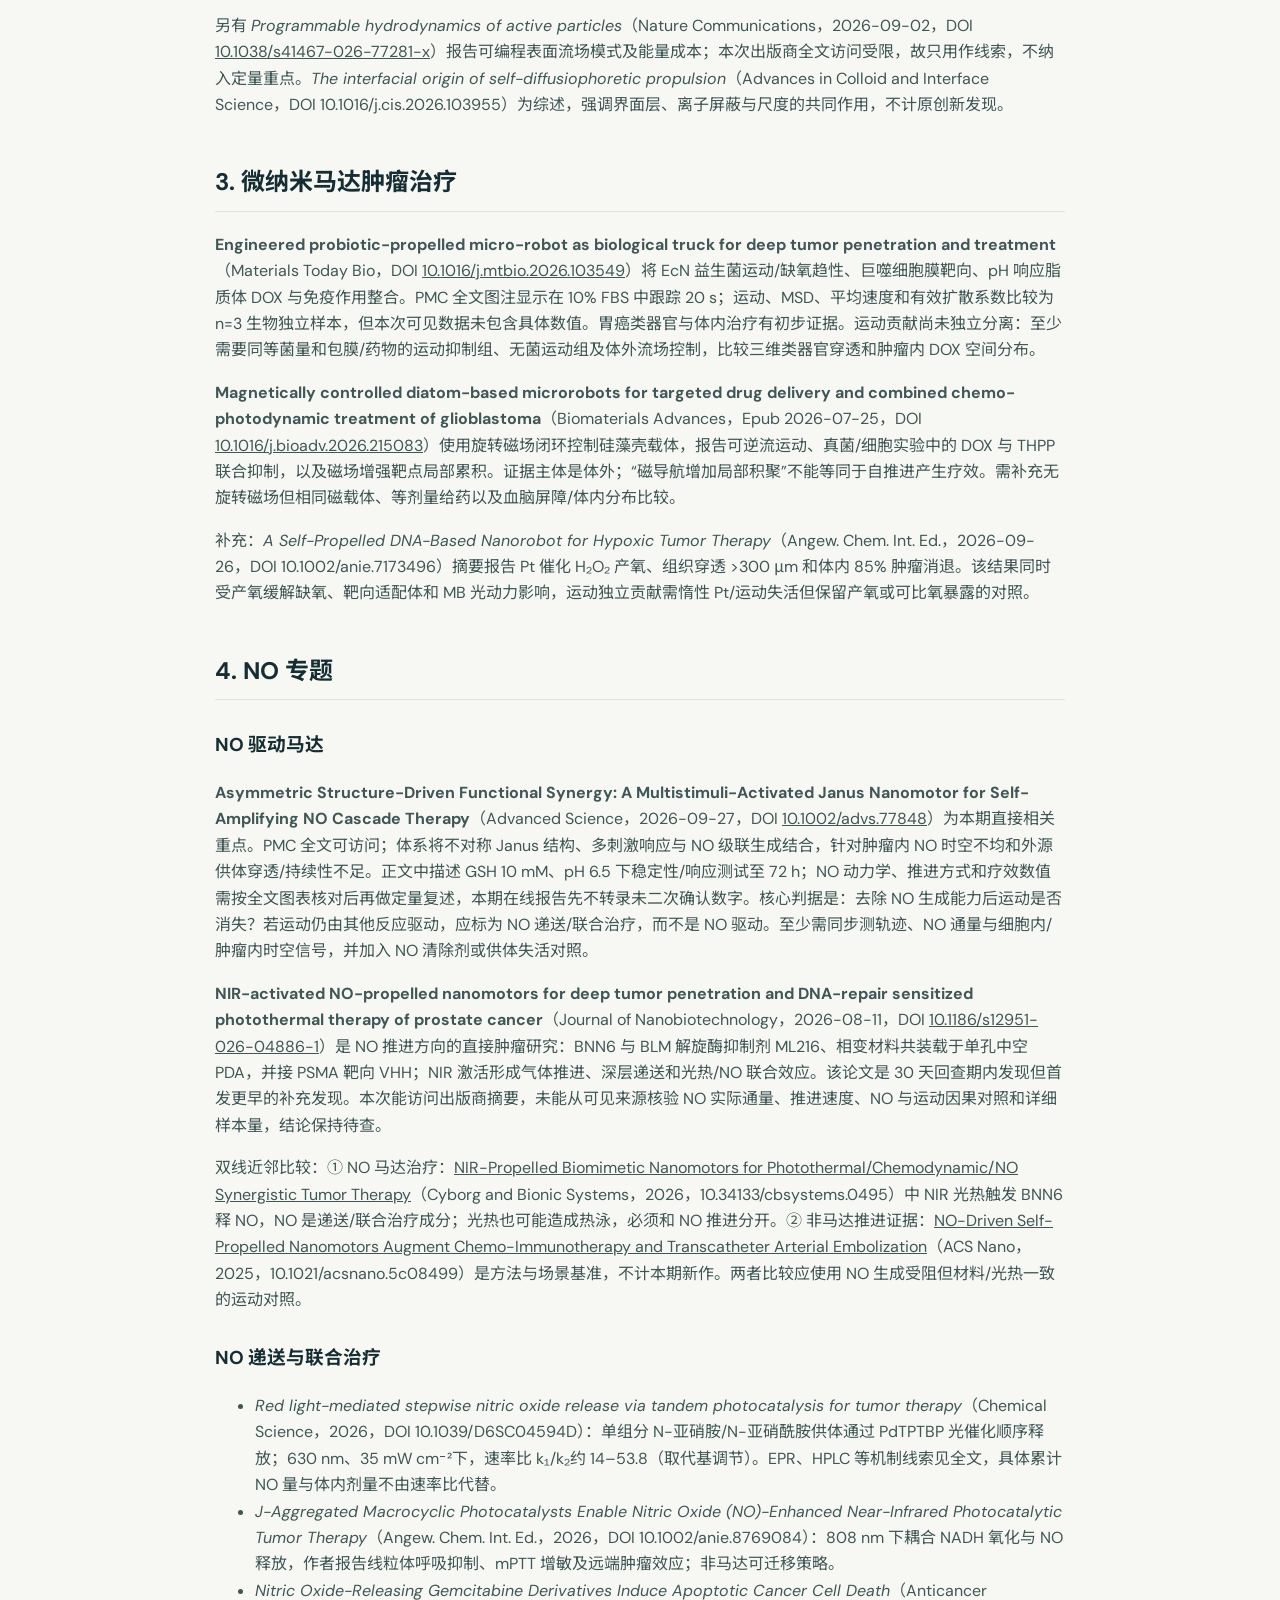
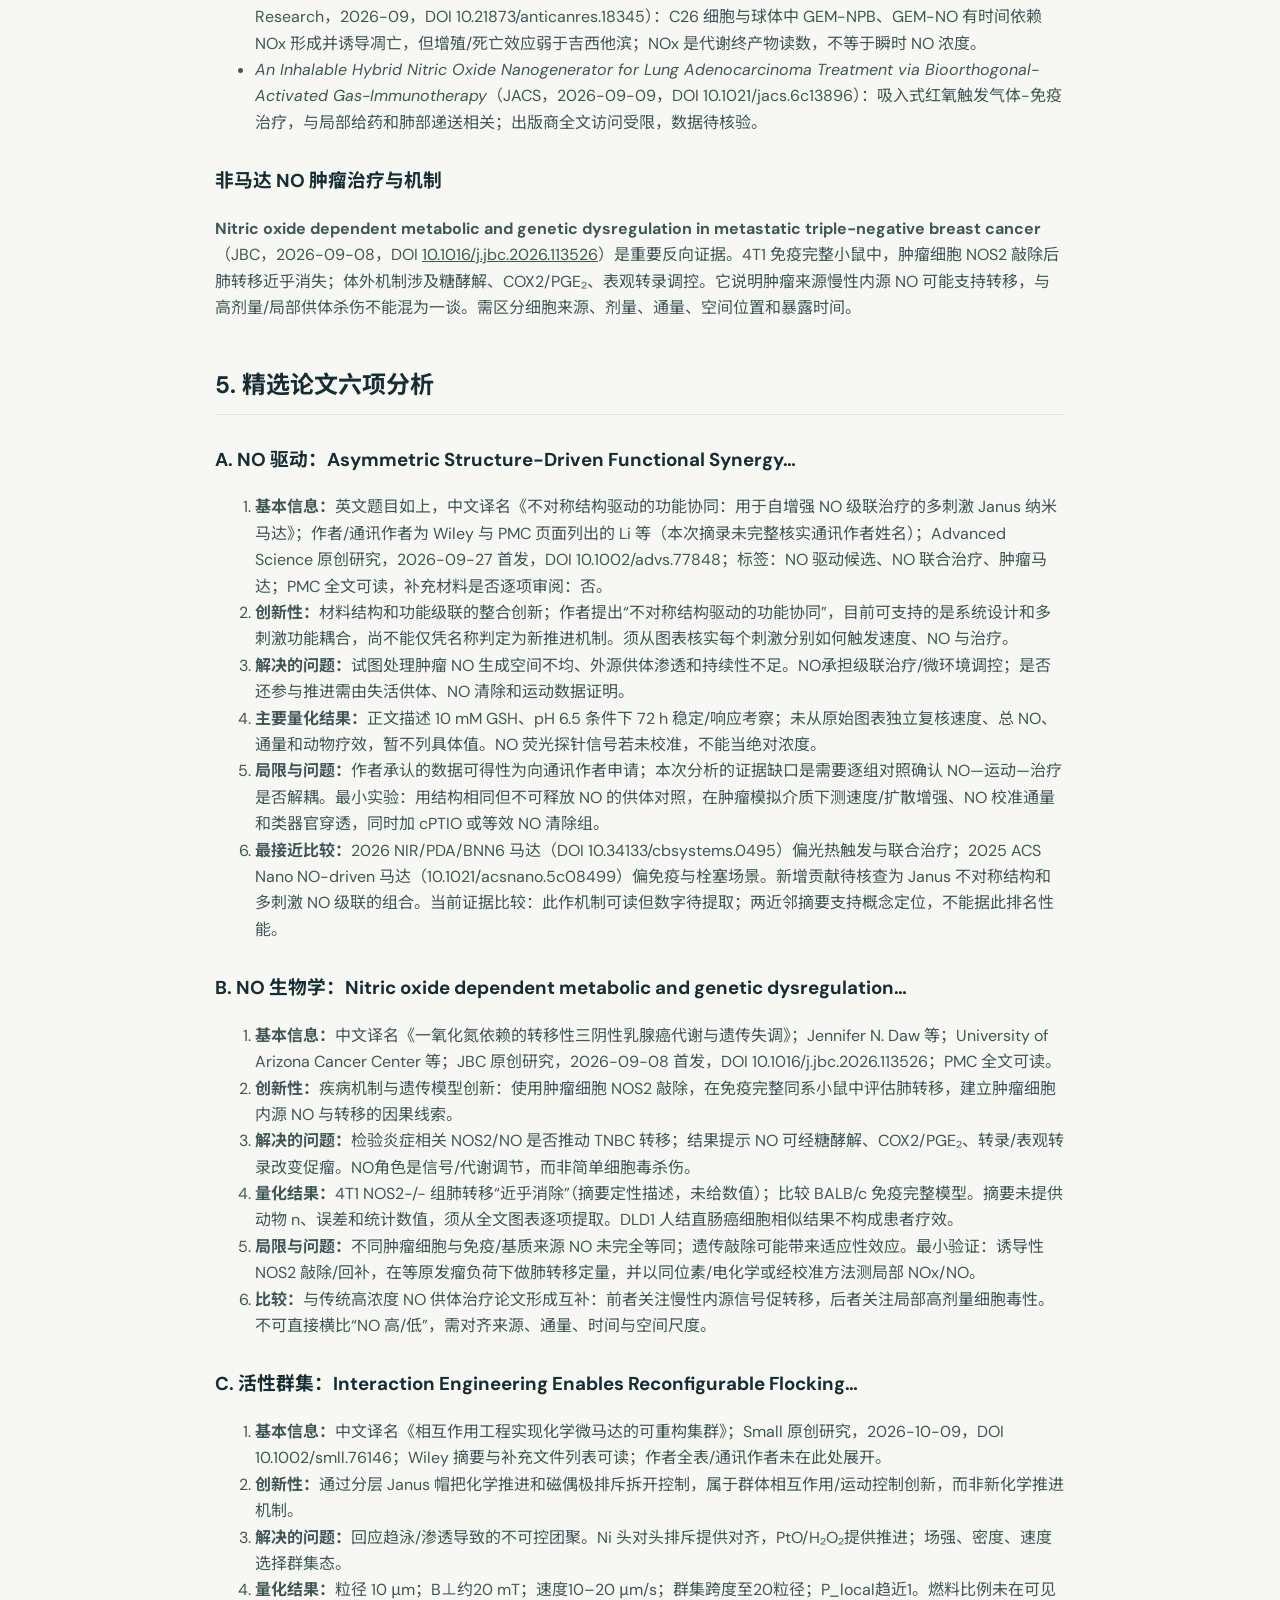
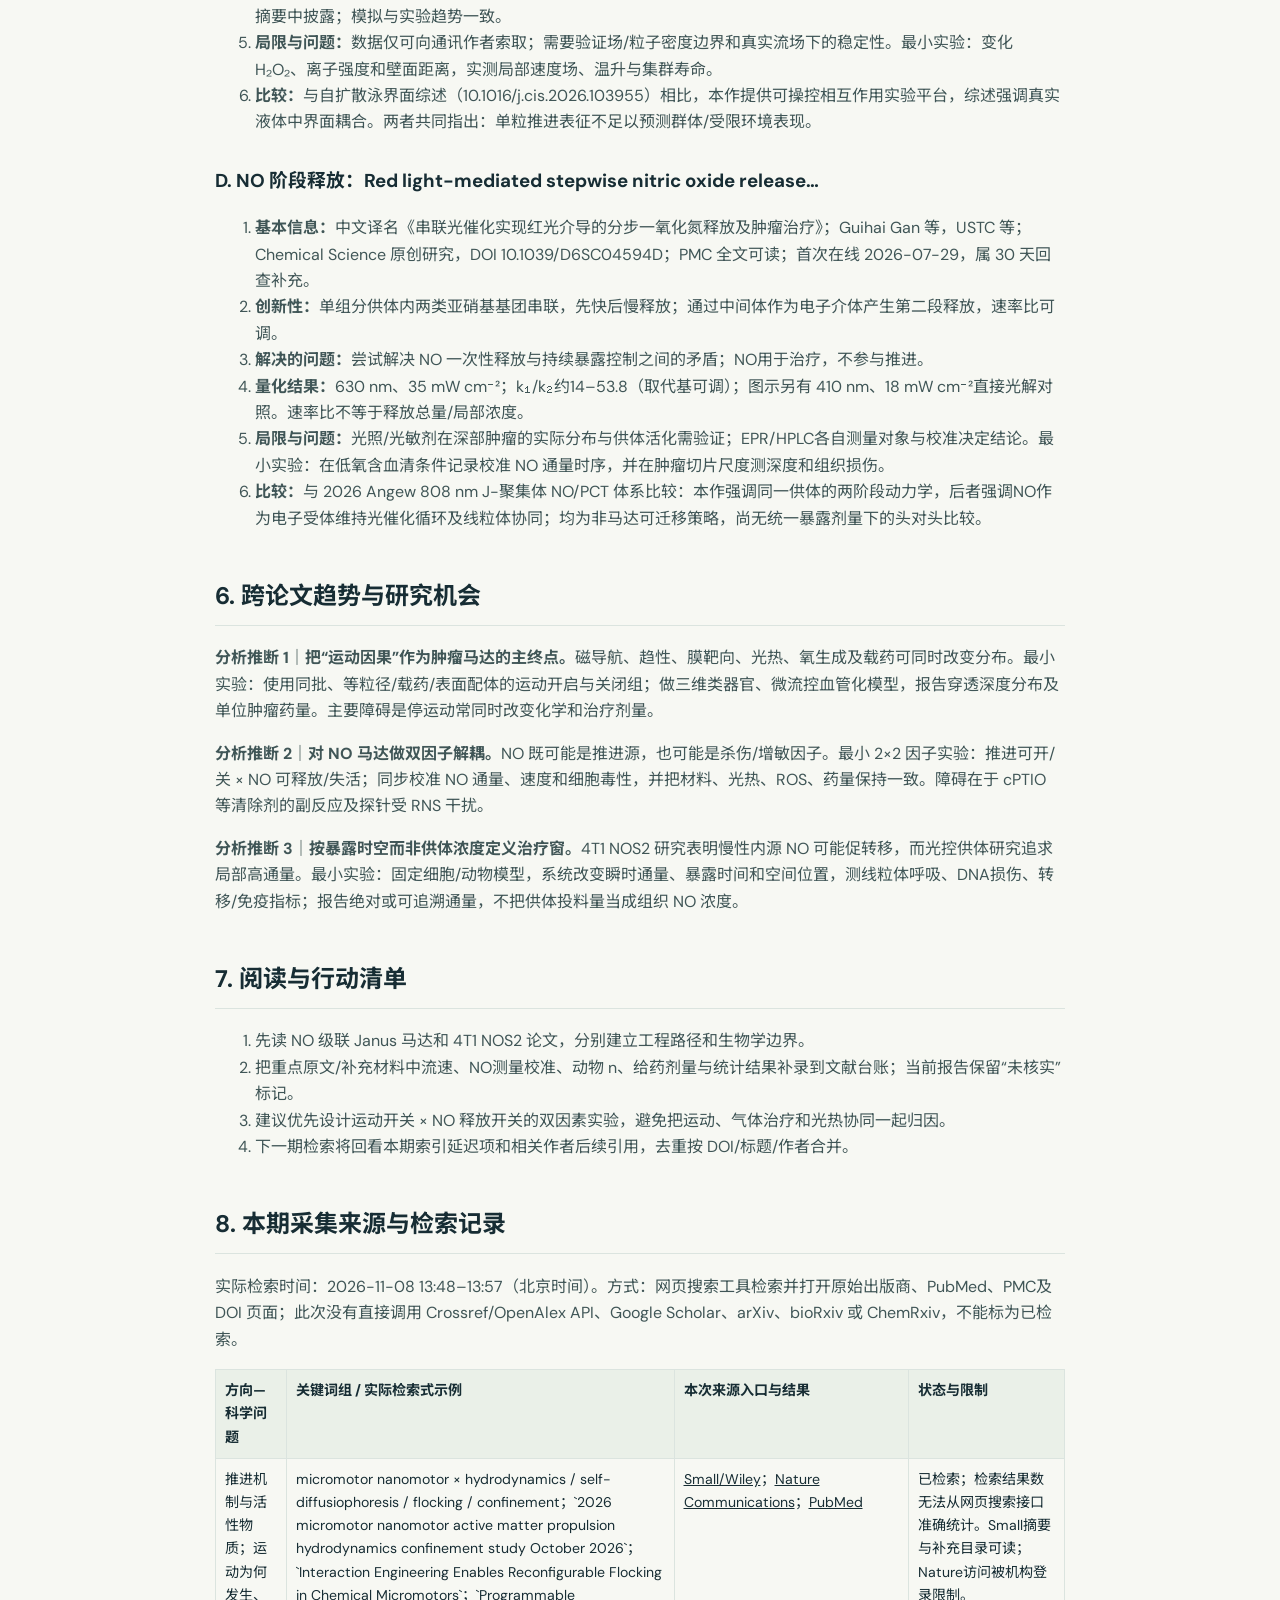
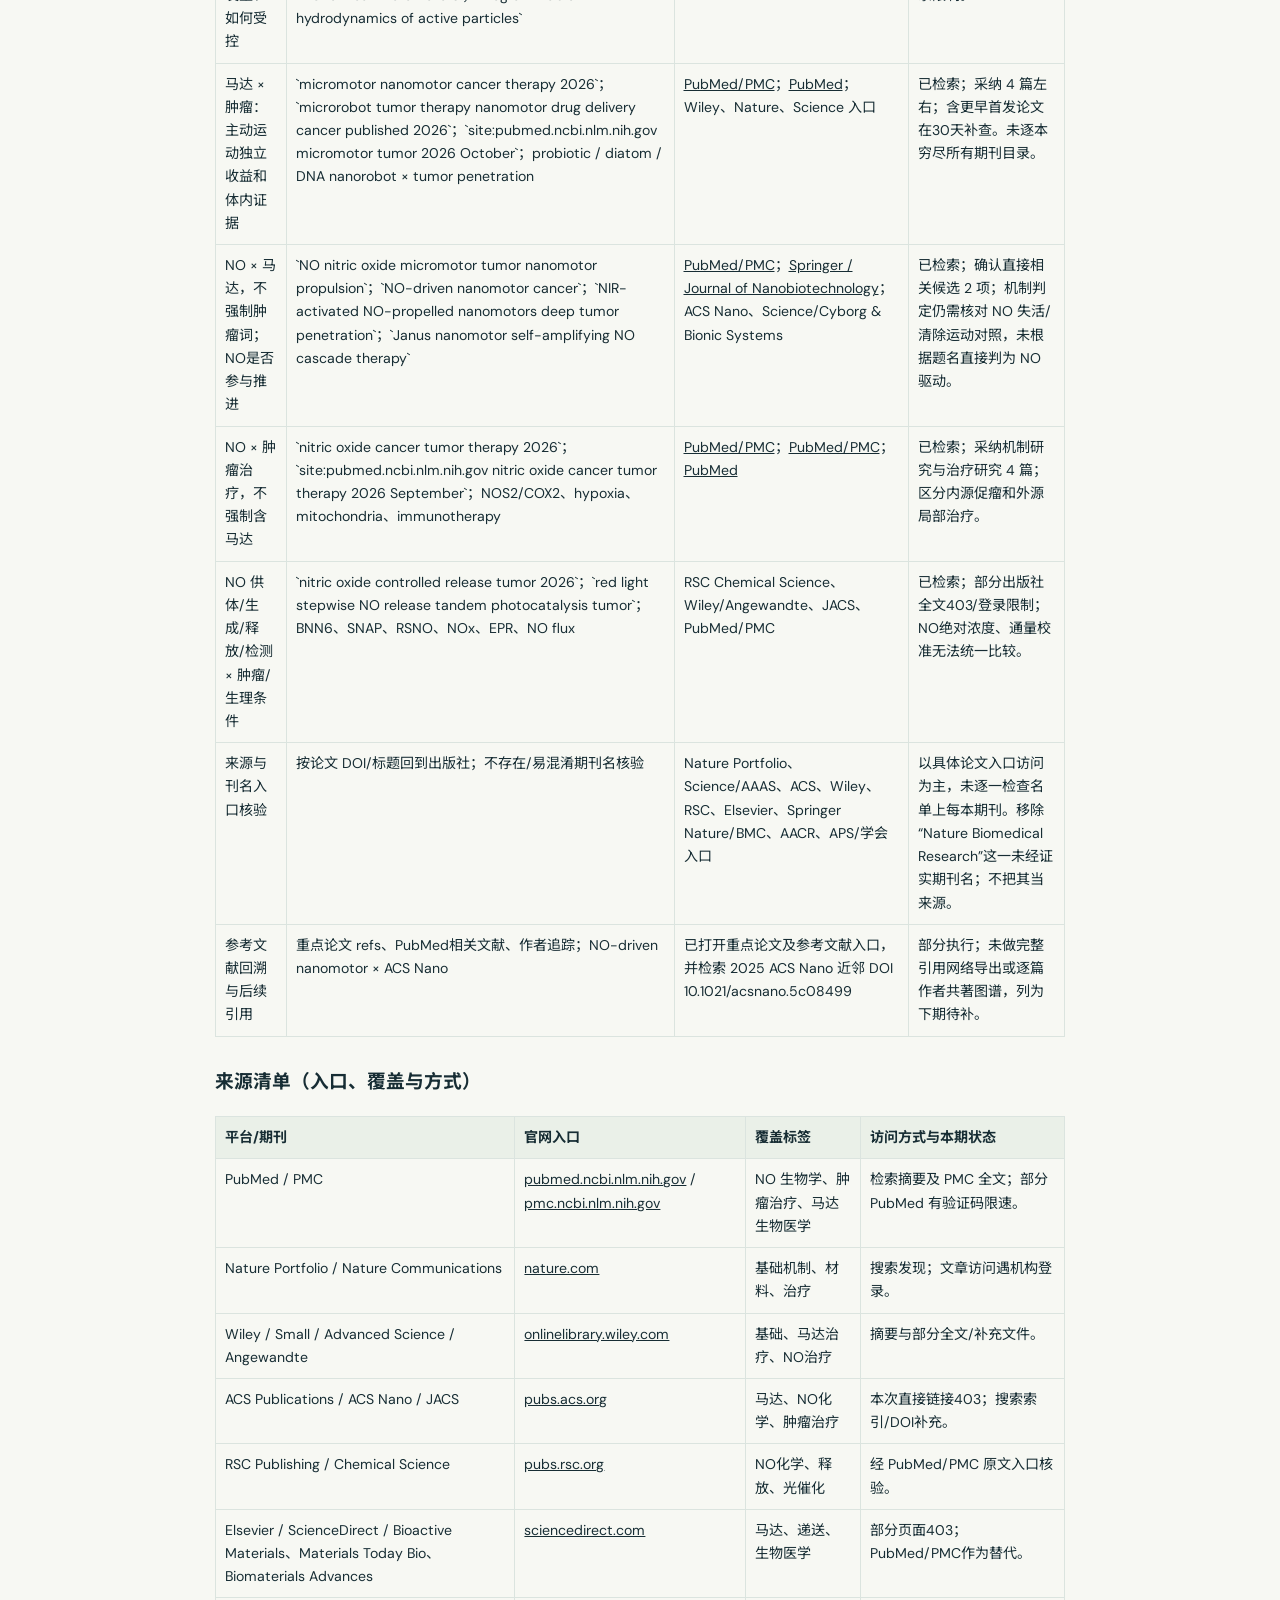
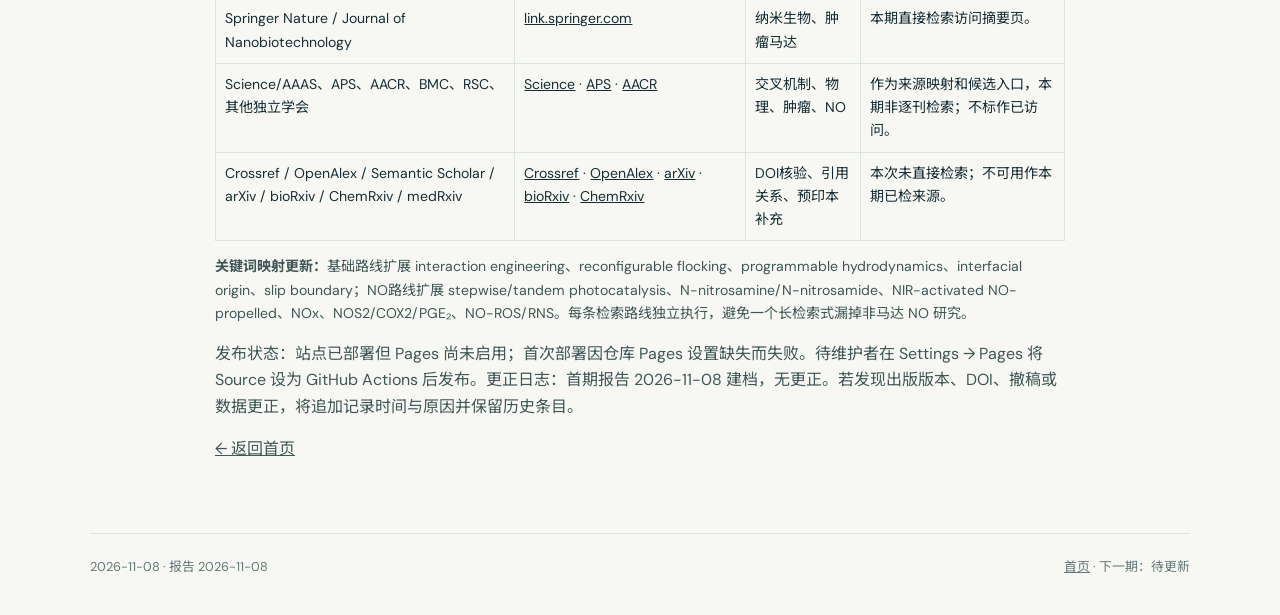
==== commit 2b384766: "Clarify pending GitHub Pages setup" ====
--- a/reports/2026-11-08.html
+++ b/reports/2026-11-08.html
@@ -6,5 +6,5 @@
 <h2 id="deep">5. 精选论文六项分析</h2><h3>A. NO 驱动：Asymmetric Structure-Driven Functional Synergy…</h3><ol><li><b>基本信息：</b>英文题目如上，中文译名《不对称结构驱动的功能协同：用于自增强 NO 级联治疗的多刺激 Janus 纳米马达》；作者/通讯作者为 Wiley 与 PMC 页面列出的 Li 等（本次摘录未完整核实通讯作者姓名）；Advanced Science 原创研究，2026-09-27 首发，DOI 10.1002/advs.77848；标签：NO 驱动候选、NO 联合治疗、肿瘤马达；PMC 全文可读，补充材料是否逐项审阅：否。</li><li><b>创新性：</b>材料结构和功能级联的整合创新；作者提出“不对称结构驱动的功能协同”，目前可支持的是系统设计和多刺激功能耦合，尚不能仅凭名称判定为新推进机制。须从图表核实每个刺激分别如何触发速度、NO 与治疗。</li><li><b>解决的问题：</b>试图处理肿瘤 NO 生成空间不均、外源供体渗透和持续性不足。NO承担级联治疗/微环境调控；是否还参与推进需由失活供体、NO 清除和运动数据证明。</li><li><b>主要量化结果：</b>正文描述 10 mM GSH、pH 6.5 条件下 72 h 稳定/响应考察；未从原始图表独立复核速度、总 NO、通量和动物疗效，暂不列具体值。NO 荧光探针信号若未校准，不能当绝对浓度。</li><li><b>局限与问题：</b>作者承认的数据可得性为向通讯作者申请；本次分析的证据缺口是需要逐组对照确认 NO—运动—治疗是否解耦。最小实验：用结构相同但不可释放 NO 的供体对照，在肿瘤模拟介质下测速度/扩散增强、NO 校准通量和类器官穿透，同时加 cPTIO 或等效 NO 清除组。</li><li><b>最接近比较：</b>2026 NIR/PDA/BNN6 马达（DOI 10.34133/cbsystems.0495）偏光热触发与联合治疗；2025 ACS Nano NO-driven 马达（10.1021/acsnano.5c08499）偏免疫与栓塞场景。新增贡献待核查为 Janus 不对称结构和多刺激 NO 级联的组合。当前证据比较：此作机制可读但数字待提取；两近邻摘要支持概念定位，不能据此排名性能。</li></ol><h3>B. NO 生物学：Nitric oxide dependent metabolic and genetic dysregulation…</h3><ol><li><b>基本信息：</b>中文译名《一氧化氮依赖的转移性三阴性乳腺癌代谢与遗传失调》；Jennifer N. Daw 等；University of Arizona Cancer Center 等；JBC 原创研究，2026-09-08 首发，DOI 10.1016/j.jbc.2026.113526；PMC 全文可读。</li><li><b>创新性：</b>疾病机制与遗传模型创新：使用肿瘤细胞 NOS2 敲除，在免疫完整同系小鼠中评估肺转移，建立肿瘤细胞内源 NO 与转移的因果线索。</li><li><b>解决的问题：</b>检验炎症相关 NOS2/NO 是否推动 TNBC 转移；结果提示 NO 可经糖酵解、COX2/PGE₂、转录/表观转录改变促瘤。NO角色是信号/代谢调节，而非简单细胞毒杀伤。</li><li><b>量化结果：</b>4T1 NOS2−/− 组肺转移“近乎消除”（摘要定性描述，未给数值）；比较 BALB/c 免疫完整模型。摘要未提供动物 n、误差和统计数值，须从全文图表逐项提取。DLD1 人结直肠癌细胞相似结果不构成患者疗效。</li><li><b>局限与问题：</b>不同肿瘤细胞与免疫/基质来源 NO 未完全等同；遗传敲除可能带来适应性效应。最小验证：诱导性 NOS2 敲除/回补，在等原发瘤负荷下做肺转移定量，并以同位素/电化学或经校准方法测局部 NOx/NO。</li><li><b>比较：</b>与传统高浓度 NO 供体治疗论文形成互补：前者关注慢性内源信号促转移，后者关注局部高剂量细胞毒性。不可直接横比“NO 高/低”，需对齐来源、通量、时间与空间尺度。</li></ol><h3>C. 活性群集：Interaction Engineering Enables Reconfigurable Flocking…</h3><ol><li><b>基本信息：</b>中文译名《相互作用工程实现化学微马达的可重构集群》；Small 原创研究，2026-10-09，DOI 10.1002/smll.76146；Wiley 摘要与补充文件列表可读；作者全表/通讯作者未在此处展开。</li><li><b>创新性：</b>通过分层 Janus 帽把化学推进和磁偶极排斥拆开控制，属于群体相互作用/运动控制创新，而非新化学推进机制。</li><li><b>解决的问题：</b>回应趋泳/渗透导致的不可控团聚。Ni 头对头排斥提供对齐，PtO/H₂O₂提供推进；场强、密度、速度选择群集态。</li><li><b>量化结果：</b>粒径 10 μm；B⊥约20 mT；速度10–20 μm/s；群集跨度至20粒径；P_local趋近1。燃料比例未在可见摘要中披露；模拟与实验趋势一致。</li><li><b>局限与问题：</b>数据仅可向通讯作者索取；需要验证场/粒子密度边界和真实流场下的稳定性。最小实验：变化 H₂O₂、离子强度和壁面距离，实测局部速度场、温升与集群寿命。</li><li><b>比较：</b>与自扩散泳界面综述（10.1016/j.cis.2026.103955）相比，本作提供可操控相互作用实验平台，综述强调真实液体中界面耦合。两者共同指出：单粒推进表征不足以预测群体/受限环境表现。</li></ol><h3>D. NO 阶段释放：Red light-mediated stepwise nitric oxide release…</h3><ol><li><b>基本信息：</b>中文译名《串联光催化实现红光介导的分步一氧化氮释放及肿瘤治疗》；Guihai Gan 等，USTC 等；Chemical Science 原创研究，DOI 10.1039/D6SC04594D；PMC 全文可读；首次在线 2026-07-29，属 30 天回查补充。</li><li><b>创新性：</b>单组分供体内两类亚硝基基团串联，先快后慢释放；通过中间体作为电子介体产生第二段释放，速率比可调。</li><li><b>解决的问题：</b>尝试解决 NO 一次性释放与持续暴露控制之间的矛盾；NO用于治疗，不参与推进。</li><li><b>量化结果：</b>630 nm、35 mW cm⁻²；k₁/k₂约14–53.8（取代基可调）；图示另有 410 nm、18 mW cm⁻²直接光解对照。速率比不等于释放总量/局部浓度。</li><li><b>局限与问题：</b>光照/光敏剂在深部肿瘤的实际分布与供体活化需验证；EPR/HPLC各自测量对象与校准决定结论。最小实验：在低氧含血清条件记录校准 NO 通量时序，并在肿瘤切片尺度测深度和组织损伤。</li><li><b>比较：</b>与 2026 Angew 808 nm J-聚集体 NO/PCT 体系比较：本作强调同一供体的两阶段动力学，后者强调NO作为电子受体维持光催化循环及线粒体协同；均为非马达可迁移策略，尚无统一暴露剂量下的头对头比较。</li></ol>
 <h2 id="synthesis">6. 跨论文趋势与研究机会</h2><p><b>分析推断 1｜把“运动因果”作为肿瘤马达的主终点。</b>磁导航、趋性、膜靶向、光热、氧生成及载药可同时改变分布。最小实验：使用同批、等粒径/载药/表面配体的运动开启与关闭组；做三维类器官、微流控血管化模型，报告穿透深度分布及单位肿瘤药量。主要障碍是停运动常同时改变化学和治疗剂量。</p><p><b>分析推断 2｜对 NO 马达做双因子解耦。</b>NO 既可能是推进源，也可能是杀伤/增敏因子。最小 2×2 因子实验：推进可开/关 × NO 可释放/失活；同步校准 NO 通量、速度和细胞毒性，并把材料、光热、ROS、药量保持一致。障碍在于 cPTIO 等清除剂的副反应及探针受 RNS 干扰。</p><p><b>分析推断 3｜按暴露时空而非供体浓度定义治疗窗。</b>4T1 NOS2 研究表明慢性内源 NO 可能促转移，而光控供体研究追求局部高通量。最小实验：固定细胞/动物模型，系统改变瞬时通量、暴露时间和空间位置，测线粒体呼吸、DNA损伤、转移/免疫指标；报告绝对或可追溯通量，不把供体投料量当成组织 NO 浓度。</p>
 <h2 id="reading">7. 阅读与行动清单</h2><ol><li>先读 NO 级联 Janus 马达和 4T1 NOS2 论文，分别建立工程路径和生物学边界。</li><li>把重点原文/补充材料中流速、NO测量校准、动物 n、给药剂量与统计结果补录到文献台账；当前报告保留“未核实”标记。</li><li>建议优先设计运动开关 × NO 释放开关的双因素实验，避免把运动、气体治疗和光热协同一起归因。</li><li>下一期检索将回看本期索引延迟项和相关作者后续引用，去重按 DOI/标题/作者合并。</li></ol>
-<h2 id="search-log">8. 本期采集来源与检索记录</h2><p>实际检索时间：2026-11-08 13:48–13:57（北京时间）。方式：网页搜索工具检索并打开原始出版商、PubMed、PMC及 DOI 页面；此次没有直接调用 Crossref/OpenAlex API、Google Scholar、arXiv、bioRxiv 或 ChemRxiv，不能标为已检索。</p><table><thead><tr><th>方向—科学问题</th><th>关键词组 / 实际检索式示例</th><th>本次来源入口与结果</th><th>状态与限制</th></tr></thead><tbody><tr><td>推进机制与活性物质；运动为何发生、如何受控</td><td>micromotor nanomotor × hydrodynamics / self-diffusiophoresis / flocking / confinement；`2026 micromotor nanomotor active matter propulsion hydrodynamics confinement study October 2026`；`Interaction Engineering Enables Reconfigurable Flocking in Chemical Micromotors`；`Programmable hydrodynamics of active particles`</td><td><a href="https://onlinelibrary.wiley.com/doi/10.1002/smll.76146">Small/Wiley</a>；<a href="https://www.nature.com/articles/s41467-026-77281-x">Nature Communications</a>；<a href="https://pubmed.ncbi.nlm.nih.gov/42214991/">PubMed</a></td><td>已检索；检索结果数无法从网页搜索接口准确统计。Small摘要与补充目录可读；Nature访问被机构登录限制。</td></tr><tr><td>马达 × 肿瘤：主动运动独立收益和体内证据</td><td>`micromotor nanomotor cancer therapy 2026`；`microrobot tumor therapy nanomotor drug delivery cancer published 2026`；`site:pubmed.ncbi.nlm.nih.gov micromotor tumor 2026 October`；probiotic / diatom / DNA nanorobot × tumor penetration</td><td><a href="https://pubmed.ncbi.nlm.nih.gov/42662118/">PubMed/PMC</a>；<a href="https://pubmed.ncbi.nlm.nih.gov/42520347/">PubMed</a>；Wiley、Nature、Science 入口</td><td>已检索；采纳 4 篇左右；含更早首发论文在30天补查。未逐本穷尽所有期刊目录。</td></tr><tr><td>NO × 马达，不强制肿瘤词；NO是否参与推进</td><td>`NO nitric oxide micromotor tumor nanomotor propulsion`；`NO-driven nanomotor cancer`；`NIR-activated NO-propelled nanomotors deep tumor penetration`；`Janus nanomotor self-amplifying NO cascade therapy`</td><td><a href="https://pubmed.ncbi.nlm.nih.gov/42801585/">PubMed/PMC</a>；<a href="https://link.springer.com/article/10.1186/s12951-026-04886-1">Springer / Journal of Nanobiotechnology</a>；ACS Nano、Science/Cyborg & Bionic Systems</td><td>已检索；确认直接相关候选 2 项；机制判定仍需核对 NO 失活/清除运动对照，未根据题名直接判为 NO 驱动。</td></tr><tr><td>NO × 肿瘤治疗，不强制含马达</td><td>`nitric oxide cancer tumor therapy 2026`；`site:pubmed.ncbi.nlm.nih.gov nitric oxide cancer tumor therapy 2026 September`；NOS2/COX2、hypoxia、mitochondria、immunotherapy</td><td><a href="https://pubmed.ncbi.nlm.nih.gov/42710678/">PubMed/PMC</a>；<a href="https://pubmed.ncbi.nlm.nih.gov/42559440/">PubMed/PMC</a>；<a href="https://pubmed.ncbi.nlm.nih.gov/42555269/">PubMed</a></td><td>已检索；采纳机制研究与治疗研究 4 篇；区分内源促瘤和外源局部治疗。</td></tr><tr><td>NO 供体/生成/释放/检测 × 肿瘤/生理条件</td><td>`nitric oxide controlled release tumor 2026`；`red light stepwise NO release tandem photocatalysis tumor`；BNN6、SNAP、RSNO、NOx、EPR、NO flux</td><td>RSC Chemical Science、Wiley/Angewandte、JACS、PubMed/PMC</td><td>已检索；部分出版社全文403/登录限制；NO绝对浓度、通量校准无法统一比较。</td></tr><tr><td>来源与刊名入口核验</td><td>按论文 DOI/标题回到出版社；不存在/易混淆期刊名核验</td><td>Nature Portfolio、Science/AAAS、ACS、Wiley、RSC、Elsevier、Springer Nature/BMC、AACR、APS/学会入口</td><td>以具体论文入口访问为主，未逐一检查名单上每本期刊。移除“Nature Biomedical Research”这一未经证实期刊名；不把其当来源。</td></tr><tr><td>参考文献回溯与后续引用</td><td>重点论文 refs、PubMed相关文献、作者追踪；NO-driven nanomotor × ACS Nano</td><td>已打开重点论文及参考文献入口，并检索 2025 ACS Nano 近邻 DOI 10.1021/acsnano.5c08499</td><td>部分执行；未做完整引用网络导出或逐篇作者共著图谱，列为下期待补。</td></tr></tbody></table><h3>来源清单（入口、覆盖与方式）</h3><table><thead><tr><th>平台/期刊</th><th>官网入口</th><th>覆盖标签</th><th>访问方式与本期状态</th></tr></thead><tbody><tr><td>PubMed / PMC</td><td><a href="https://pubmed.ncbi.nlm.nih.gov/">pubmed.ncbi.nlm.nih.gov</a> / <a href="https://pmc.ncbi.nlm.nih.gov/">pmc.ncbi.nlm.nih.gov</a></td><td>NO 生物学、肿瘤治疗、马达生物医学</td><td>检索摘要及 PMC 全文；部分 PubMed 有验证码限速。</td></tr><tr><td>Nature Portfolio / Nature Communications</td><td><a href="https://www.nature.com/">nature.com</a></td><td>基础机制、材料、治疗</td><td>搜索发现；文章访问遇机构登录。</td></tr><tr><td>Wiley / Small / Advanced Science / Angewandte</td><td><a href="https://onlinelibrary.wiley.com/">onlinelibrary.wiley.com</a></td><td>基础、马达治疗、NO治疗</td><td>摘要与部分全文/补充文件。</td></tr><tr><td>ACS Publications / ACS Nano / JACS</td><td><a href="https://pubs.acs.org/">pubs.acs.org</a></td><td>马达、NO化学、肿瘤治疗</td><td>本次直接链接403；搜索索引/DOI补充。</td></tr><tr><td>RSC Publishing / Chemical Science</td><td><a href="https://pubs.rsc.org/">pubs.rsc.org</a></td><td>NO化学、释放、光催化</td><td>经 PubMed/PMC 原文入口核验。</td></tr><tr><td>Elsevier / ScienceDirect / Bioactive Materials、Materials Today Bio、Biomaterials Advances</td><td><a href="https://www.sciencedirect.com/">sciencedirect.com</a></td><td>马达、递送、生物医学</td><td>部分页面403；PubMed/PMC作为替代。</td></tr><tr><td>Springer Nature / Journal of Nanobiotechnology</td><td><a href="https://link.springer.com/">link.springer.com</a></td><td>纳米生物、肿瘤马达</td><td>本期直接检索访问摘要页。</td></tr><tr><td>Science/AAAS、APS、AACR、BMC、RSC、其他独立学会</td><td><a href="https://www.science.org/">Science</a> · <a href="https://journals.aps.org/">APS</a> · <a href="https://aacrjournals.org/">AACR</a></td><td>交叉机制、物理、肿瘤、NO</td><td>作为来源映射和候选入口，本期非逐刊检索；不标作已访问。</td></tr><tr><td>Crossref / OpenAlex / Semantic Scholar / arXiv / bioRxiv / ChemRxiv / medRxiv</td><td><a href="https://search.crossref.org/">Crossref</a> · <a href="https://openalex.org/">OpenAlex</a> · <a href="https://arxiv.org/">arXiv</a> · <a href="https://www.biorxiv.org/">bioRxiv</a> · <a href="https://chemrxiv.org/">ChemRxiv</a></td><td>DOI核验、引用关系、预印本补充</td><td>本次未直接检索；不可用作本期已检来源。</td></tr></tbody></table><p class="small"><b>关键词映射更新：</b>基础路线扩展 interaction engineering、reconfigurable flocking、programmable hydrodynamics、interfacial origin、slip boundary；NO路线扩展 stepwise/tandem photocatalysis、N-nitrosamine/N-nitrosamide、NIR-activated NO-propelled、NOx、NOS2/COX2/PGE₂、NO-ROS/RNS。每条检索路线独立执行，避免一个长检索式漏掉非马达 NO 研究。</p><p class="meta">发布状态：部署状态：本报告正迁移至独立 GitHub 仓库 research-digger；待 Pages 部署成功后补记线上链接。更正日志：首期报告 2026-11-08 建档，无更正。若发现出版版本、DOI、撤稿或数据更正，将追加记录时间与原因并保留历史条目。</p><p><a href="../index.html">← 返回首页</a></p></main><footer class="wrap"><span>2026-11-08 · 报告 2026-11-08</span><span><a href="../index.html">首页</a> · 下一期：待更新</span></footer></body></html>
+<h2 id="search-log">8. 本期采集来源与检索记录</h2><p>实际检索时间：2026-11-08 13:48–13:57（北京时间）。方式：网页搜索工具检索并打开原始出版商、PubMed、PMC及 DOI 页面；此次没有直接调用 Crossref/OpenAlex API、Google Scholar、arXiv、bioRxiv 或 ChemRxiv，不能标为已检索。</p><table><thead><tr><th>方向—科学问题</th><th>关键词组 / 实际检索式示例</th><th>本次来源入口与结果</th><th>状态与限制</th></tr></thead><tbody><tr><td>推进机制与活性物质；运动为何发生、如何受控</td><td>micromotor nanomotor × hydrodynamics / self-diffusiophoresis / flocking / confinement；`2026 micromotor nanomotor active matter propulsion hydrodynamics confinement study October 2026`；`Interaction Engineering Enables Reconfigurable Flocking in Chemical Micromotors`；`Programmable hydrodynamics of active particles`</td><td><a href="https://onlinelibrary.wiley.com/doi/10.1002/smll.76146">Small/Wiley</a>；<a href="https://www.nature.com/articles/s41467-026-77281-x">Nature Communications</a>；<a href="https://pubmed.ncbi.nlm.nih.gov/42214991/">PubMed</a></td><td>已检索；检索结果数无法从网页搜索接口准确统计。Small摘要与补充目录可读；Nature访问被机构登录限制。</td></tr><tr><td>马达 × 肿瘤：主动运动独立收益和体内证据</td><td>`micromotor nanomotor cancer therapy 2026`；`microrobot tumor therapy nanomotor drug delivery cancer published 2026`；`site:pubmed.ncbi.nlm.nih.gov micromotor tumor 2026 October`；probiotic / diatom / DNA nanorobot × tumor penetration</td><td><a href="https://pubmed.ncbi.nlm.nih.gov/42662118/">PubMed/PMC</a>；<a href="https://pubmed.ncbi.nlm.nih.gov/42520347/">PubMed</a>；Wiley、Nature、Science 入口</td><td>已检索；采纳 4 篇左右；含更早首发论文在30天补查。未逐本穷尽所有期刊目录。</td></tr><tr><td>NO × 马达，不强制肿瘤词；NO是否参与推进</td><td>`NO nitric oxide micromotor tumor nanomotor propulsion`；`NO-driven nanomotor cancer`；`NIR-activated NO-propelled nanomotors deep tumor penetration`；`Janus nanomotor self-amplifying NO cascade therapy`</td><td><a href="https://pubmed.ncbi.nlm.nih.gov/42801585/">PubMed/PMC</a>；<a href="https://link.springer.com/article/10.1186/s12951-026-04886-1">Springer / Journal of Nanobiotechnology</a>；ACS Nano、Science/Cyborg & Bionic Systems</td><td>已检索；确认直接相关候选 2 项；机制判定仍需核对 NO 失活/清除运动对照，未根据题名直接判为 NO 驱动。</td></tr><tr><td>NO × 肿瘤治疗，不强制含马达</td><td>`nitric oxide cancer tumor therapy 2026`；`site:pubmed.ncbi.nlm.nih.gov nitric oxide cancer tumor therapy 2026 September`；NOS2/COX2、hypoxia、mitochondria、immunotherapy</td><td><a href="https://pubmed.ncbi.nlm.nih.gov/42710678/">PubMed/PMC</a>；<a href="https://pubmed.ncbi.nlm.nih.gov/42559440/">PubMed/PMC</a>；<a href="https://pubmed.ncbi.nlm.nih.gov/42555269/">PubMed</a></td><td>已检索；采纳机制研究与治疗研究 4 篇；区分内源促瘤和外源局部治疗。</td></tr><tr><td>NO 供体/生成/释放/检测 × 肿瘤/生理条件</td><td>`nitric oxide controlled release tumor 2026`；`red light stepwise NO release tandem photocatalysis tumor`；BNN6、SNAP、RSNO、NOx、EPR、NO flux</td><td>RSC Chemical Science、Wiley/Angewandte、JACS、PubMed/PMC</td><td>已检索；部分出版社全文403/登录限制；NO绝对浓度、通量校准无法统一比较。</td></tr><tr><td>来源与刊名入口核验</td><td>按论文 DOI/标题回到出版社；不存在/易混淆期刊名核验</td><td>Nature Portfolio、Science/AAAS、ACS、Wiley、RSC、Elsevier、Springer Nature/BMC、AACR、APS/学会入口</td><td>以具体论文入口访问为主，未逐一检查名单上每本期刊。移除“Nature Biomedical Research”这一未经证实期刊名；不把其当来源。</td></tr><tr><td>参考文献回溯与后续引用</td><td>重点论文 refs、PubMed相关文献、作者追踪；NO-driven nanomotor × ACS Nano</td><td>已打开重点论文及参考文献入口，并检索 2025 ACS Nano 近邻 DOI 10.1021/acsnano.5c08499</td><td>部分执行；未做完整引用网络导出或逐篇作者共著图谱，列为下期待补。</td></tr></tbody></table><h3>来源清单（入口、覆盖与方式）</h3><table><thead><tr><th>平台/期刊</th><th>官网入口</th><th>覆盖标签</th><th>访问方式与本期状态</th></tr></thead><tbody><tr><td>PubMed / PMC</td><td><a href="https://pubmed.ncbi.nlm.nih.gov/">pubmed.ncbi.nlm.nih.gov</a> / <a href="https://pmc.ncbi.nlm.nih.gov/">pmc.ncbi.nlm.nih.gov</a></td><td>NO 生物学、肿瘤治疗、马达生物医学</td><td>检索摘要及 PMC 全文；部分 PubMed 有验证码限速。</td></tr><tr><td>Nature Portfolio / Nature Communications</td><td><a href="https://www.nature.com/">nature.com</a></td><td>基础机制、材料、治疗</td><td>搜索发现；文章访问遇机构登录。</td></tr><tr><td>Wiley / Small / Advanced Science / Angewandte</td><td><a href="https://onlinelibrary.wiley.com/">onlinelibrary.wiley.com</a></td><td>基础、马达治疗、NO治疗</td><td>摘要与部分全文/补充文件。</td></tr><tr><td>ACS Publications / ACS Nano / JACS</td><td><a href="https://pubs.acs.org/">pubs.acs.org</a></td><td>马达、NO化学、肿瘤治疗</td><td>本次直接链接403；搜索索引/DOI补充。</td></tr><tr><td>RSC Publishing / Chemical Science</td><td><a href="https://pubs.rsc.org/">pubs.rsc.org</a></td><td>NO化学、释放、光催化</td><td>经 PubMed/PMC 原文入口核验。</td></tr><tr><td>Elsevier / ScienceDirect / Bioactive Materials、Materials Today Bio、Biomaterials Advances</td><td><a href="https://www.sciencedirect.com/">sciencedirect.com</a></td><td>马达、递送、生物医学</td><td>部分页面403；PubMed/PMC作为替代。</td></tr><tr><td>Springer Nature / Journal of Nanobiotechnology</td><td><a href="https://link.springer.com/">link.springer.com</a></td><td>纳米生物、肿瘤马达</td><td>本期直接检索访问摘要页。</td></tr><tr><td>Science/AAAS、APS、AACR、BMC、RSC、其他独立学会</td><td><a href="https://www.science.org/">Science</a> · <a href="https://journals.aps.org/">APS</a> · <a href="https://aacrjournals.org/">AACR</a></td><td>交叉机制、物理、肿瘤、NO</td><td>作为来源映射和候选入口，本期非逐刊检索；不标作已访问。</td></tr><tr><td>Crossref / OpenAlex / Semantic Scholar / arXiv / bioRxiv / ChemRxiv / medRxiv</td><td><a href="https://search.crossref.org/">Crossref</a> · <a href="https://openalex.org/">OpenAlex</a> · <a href="https://arxiv.org/">arXiv</a> · <a href="https://www.biorxiv.org/">bioRxiv</a> · <a href="https://chemrxiv.org/">ChemRxiv</a></td><td>DOI核验、引用关系、预印本补充</td><td>本次未直接检索；不可用作本期已检来源。</td></tr></tbody></table><p class="small"><b>关键词映射更新：</b>基础路线扩展 interaction engineering、reconfigurable flocking、programmable hydrodynamics、interfacial origin、slip boundary；NO路线扩展 stepwise/tandem photocatalysis、N-nitrosamine/N-nitrosamide、NIR-activated NO-propelled、NOx、NOS2/COX2/PGE₂、NO-ROS/RNS。每条检索路线独立执行，避免一个长检索式漏掉非马达 NO 研究。</p><p class="meta">发布状态：站点已部署但 Pages 尚未启用；首次部署因仓库 Pages 设置缺失而失败。待维护者在 Settings → Pages 将 Source 设为 GitHub Actions 后发布。更正日志：首期报告 2026-11-08 建档，无更正。若发现出版版本、DOI、撤稿或数据更正，将追加记录时间与原因并保留历史条目。</p><p><a href="../index.html">← 返回首页</a></p></main><footer class="wrap"><span>2026-11-08 · 报告 2026-11-08</span><span><a href="../index.html">首页</a> · 下一期：待更新</span></footer></body></html>
 
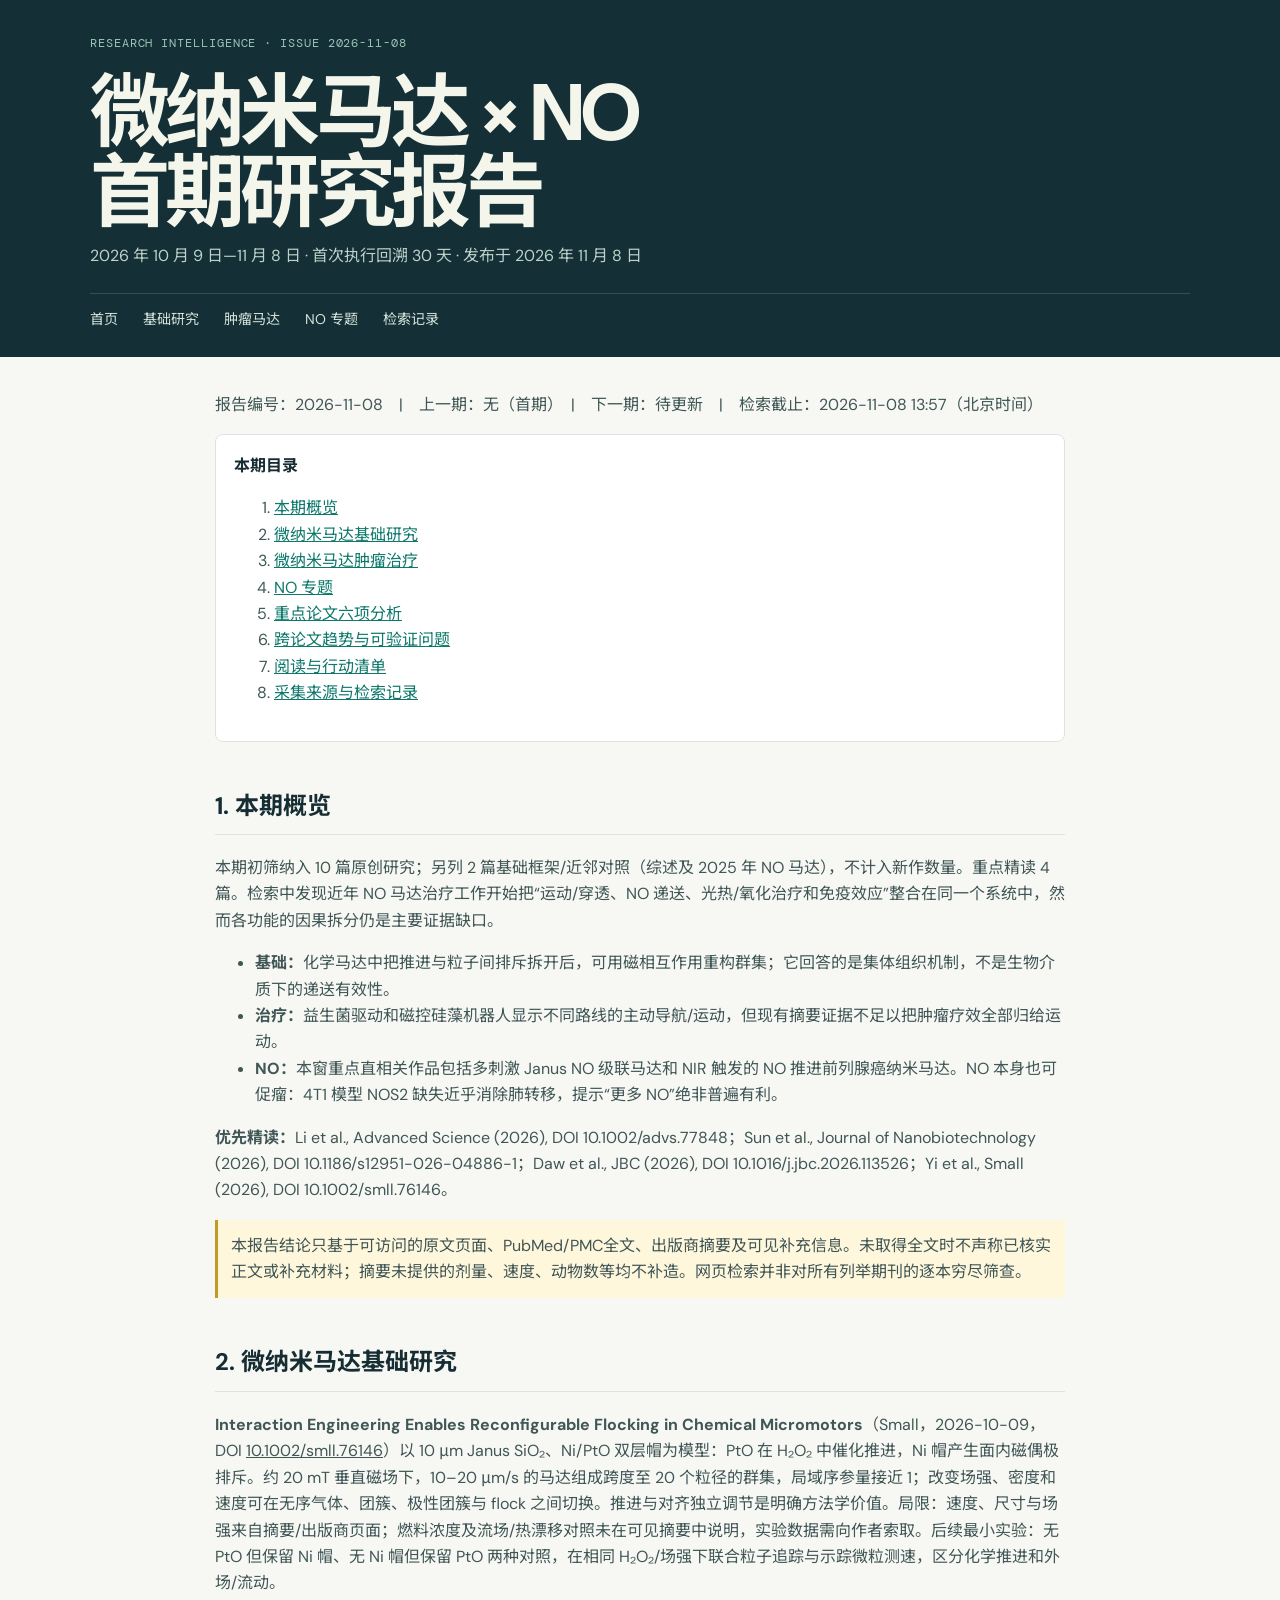
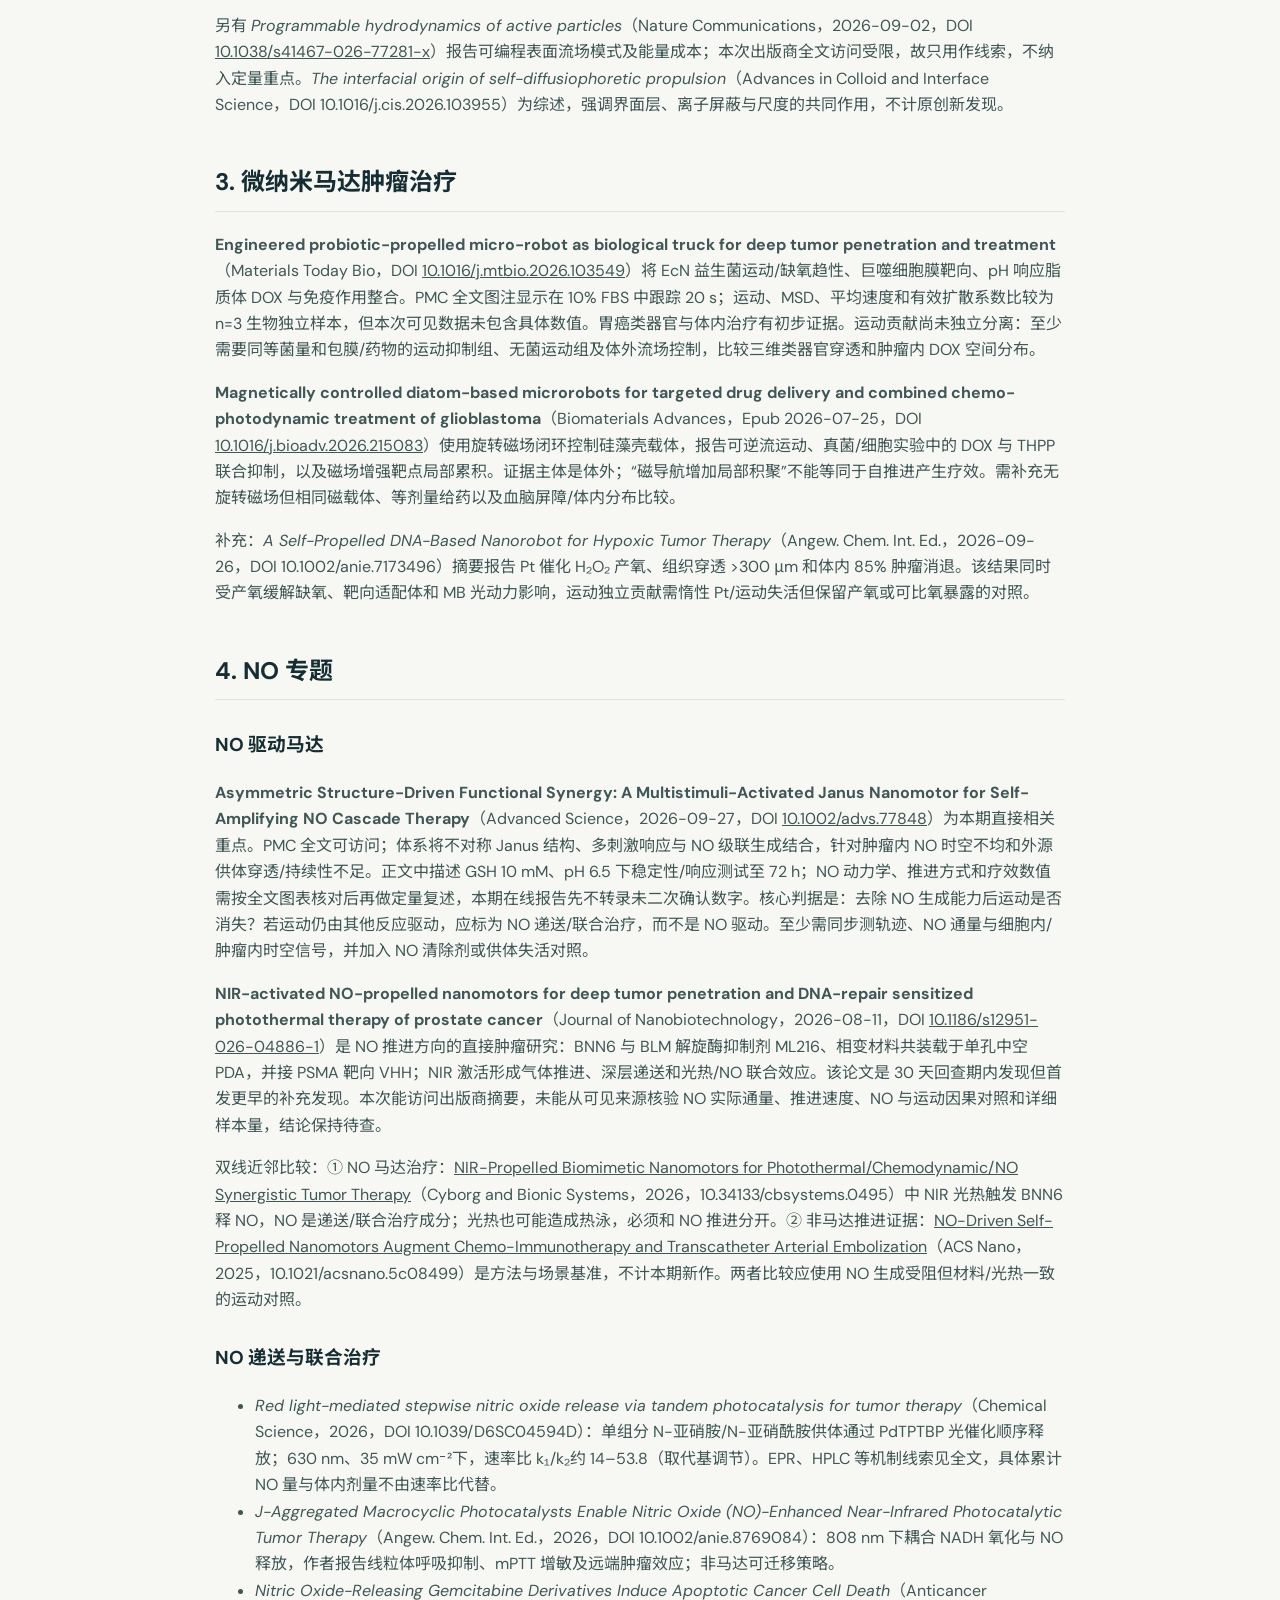
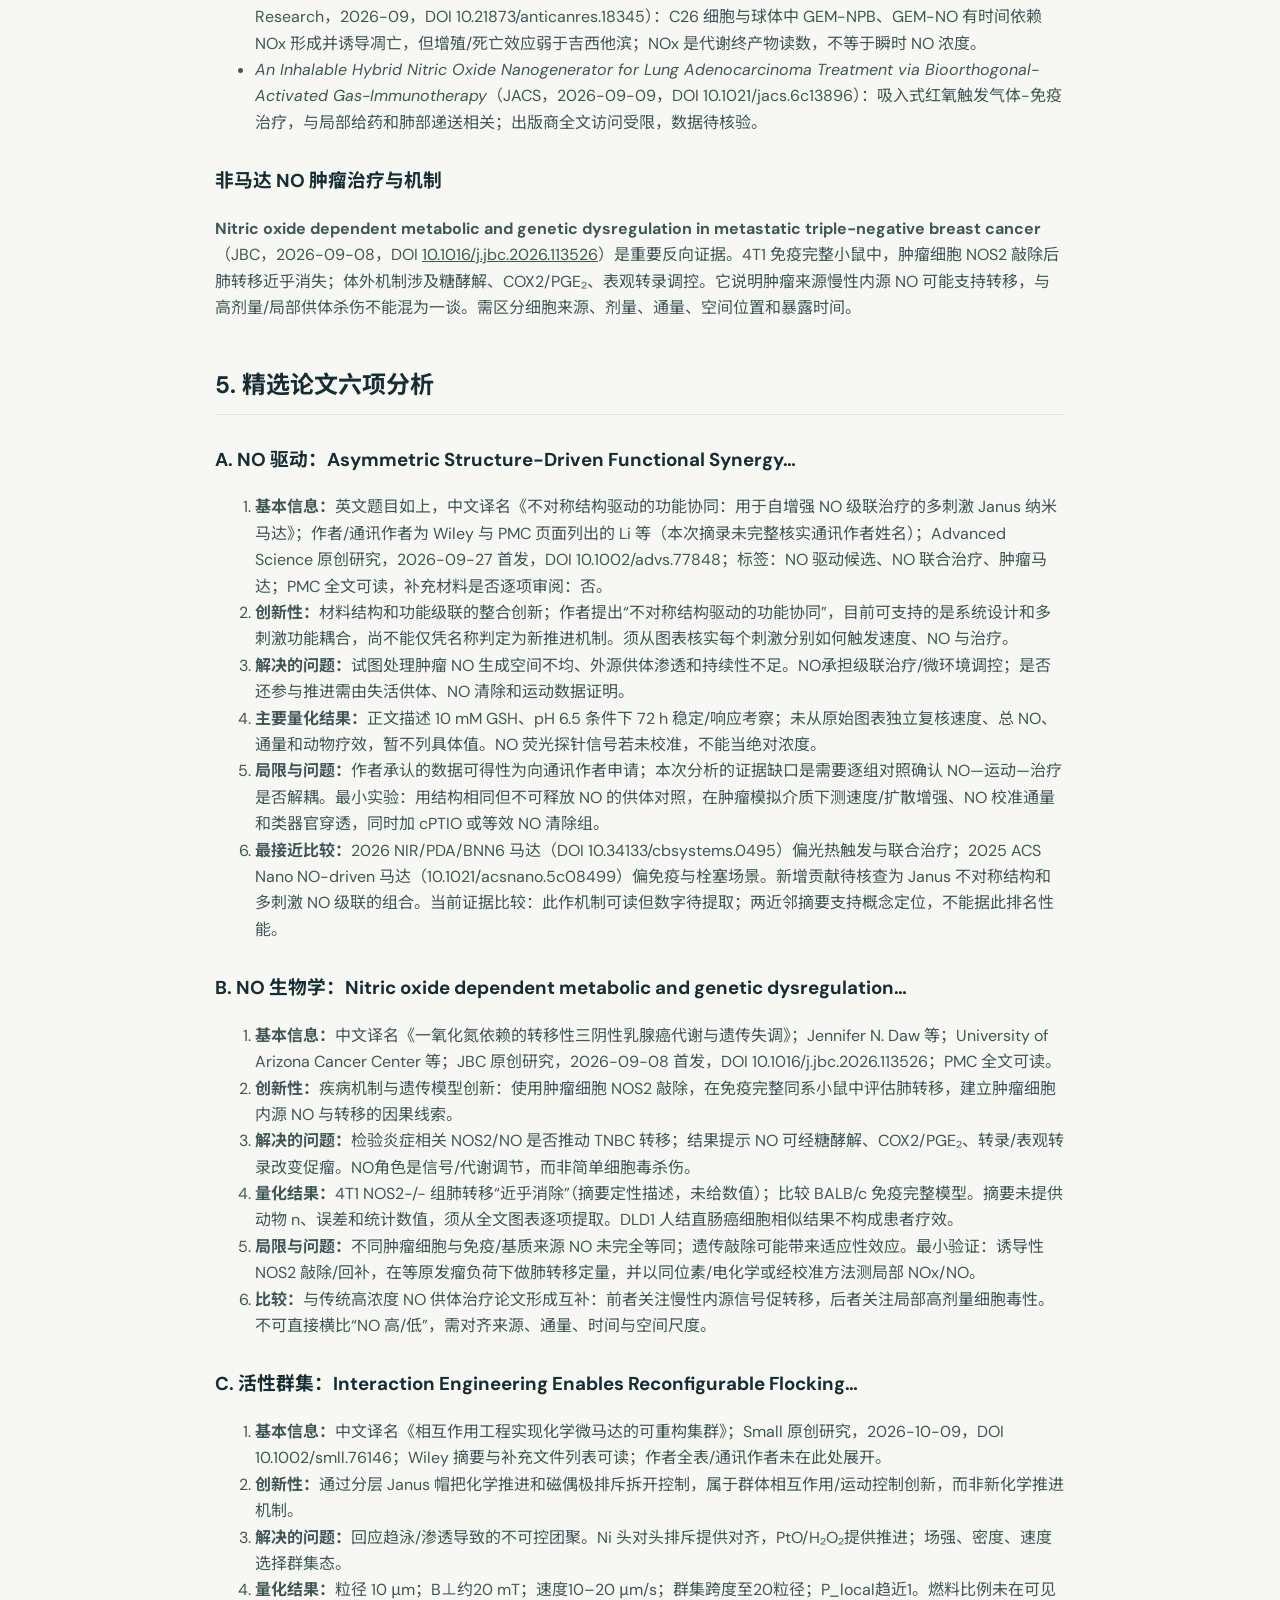
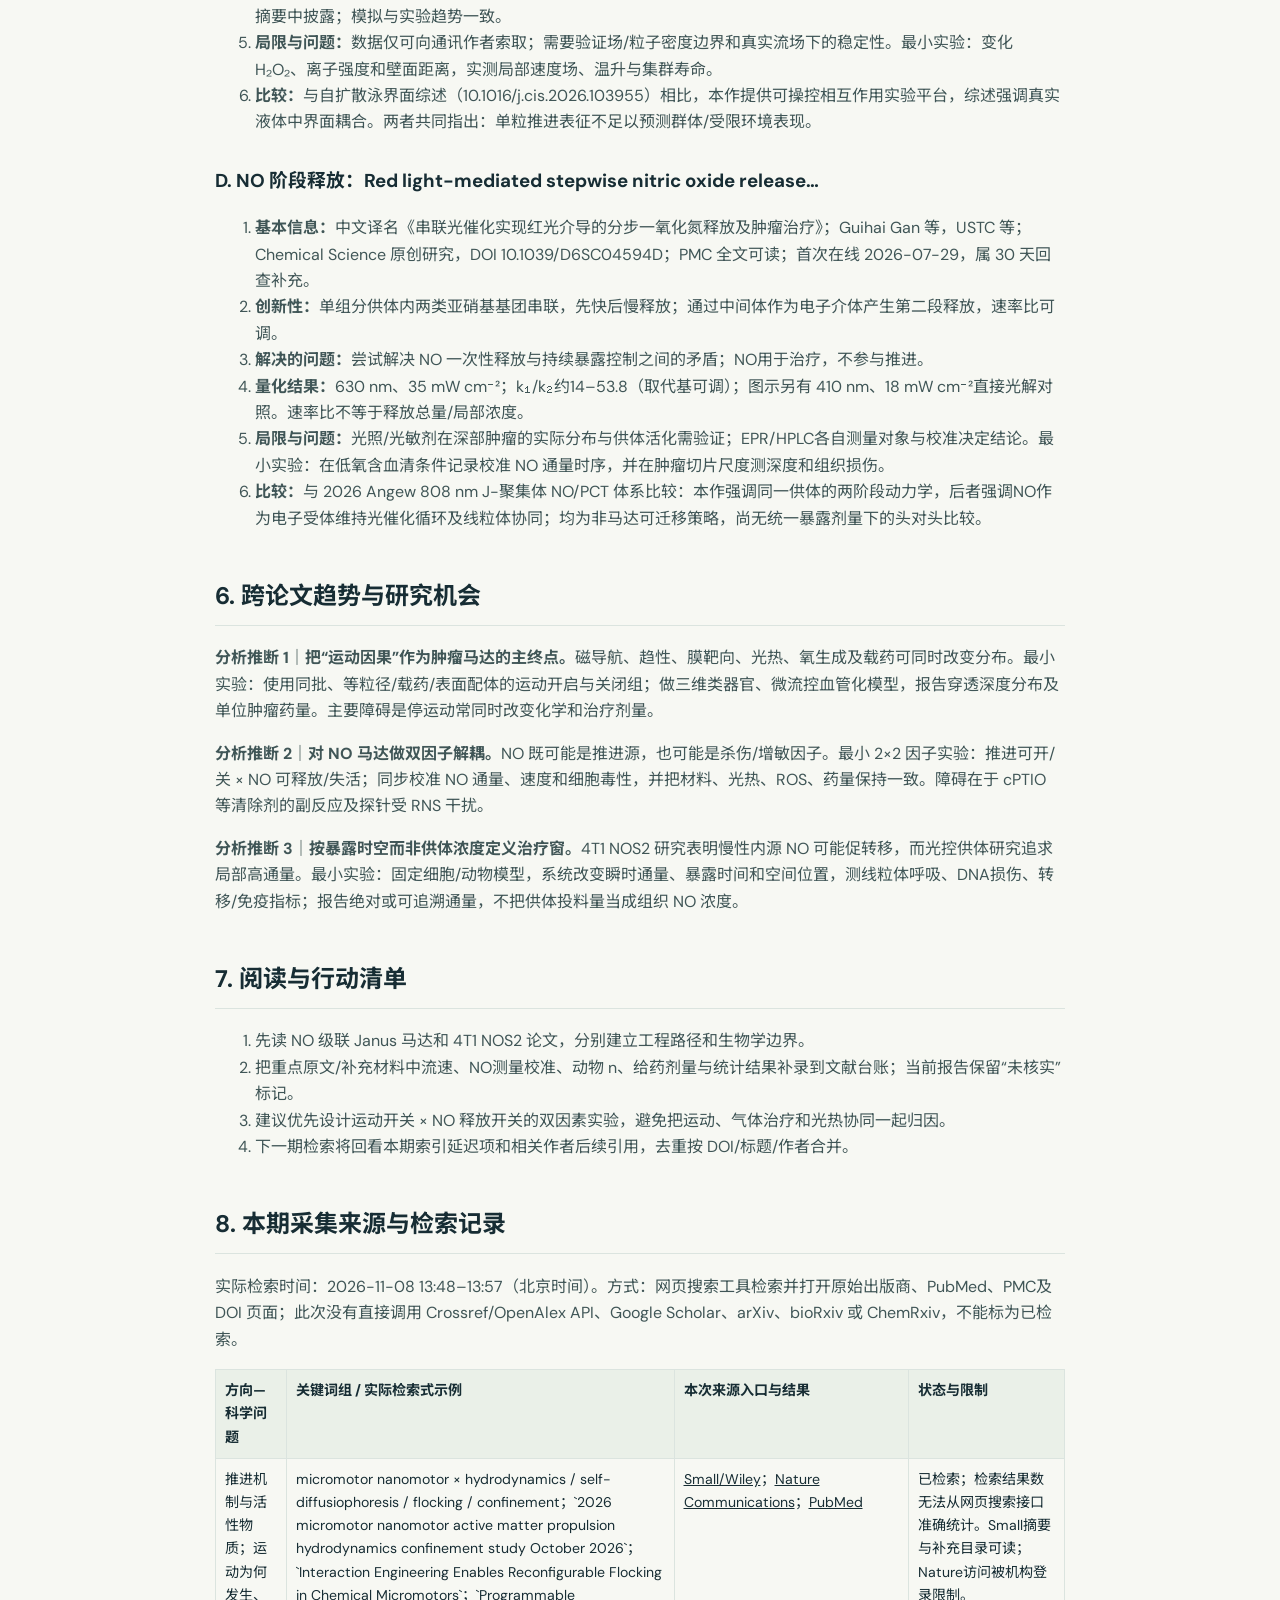
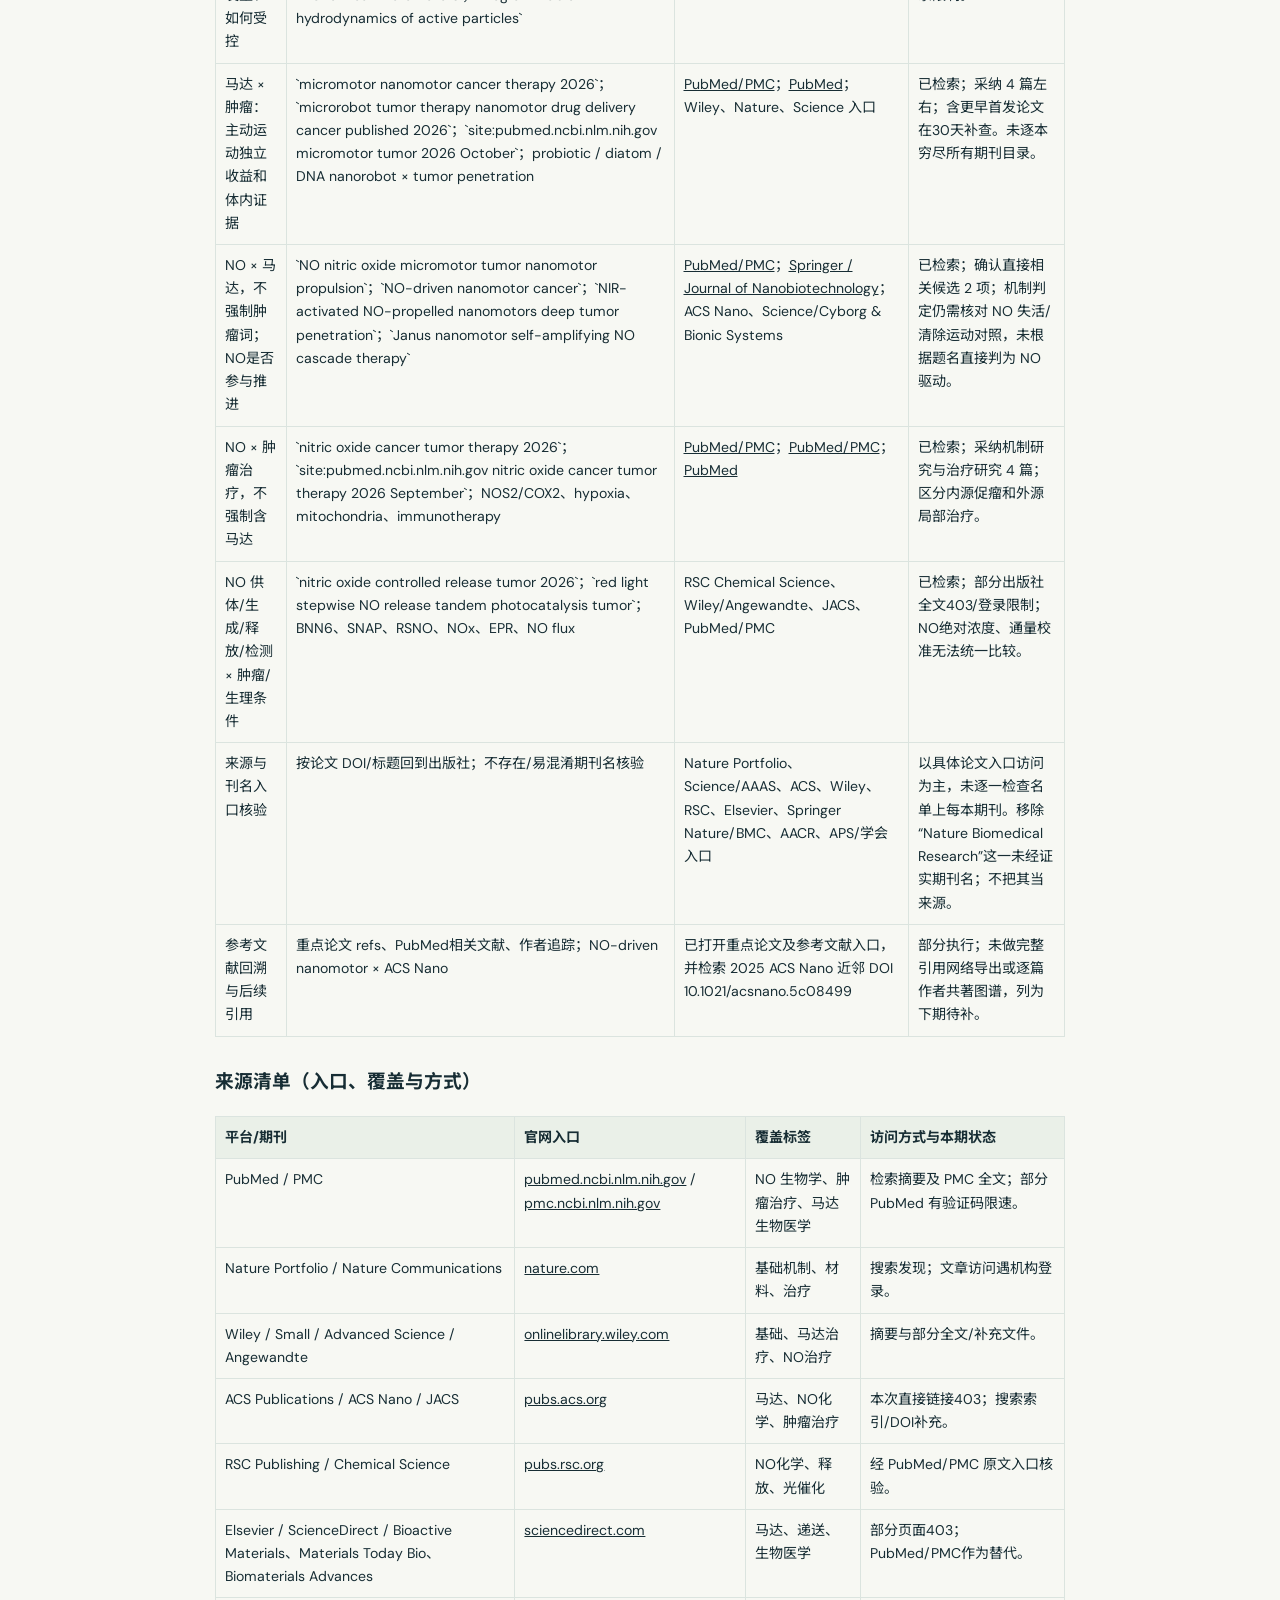
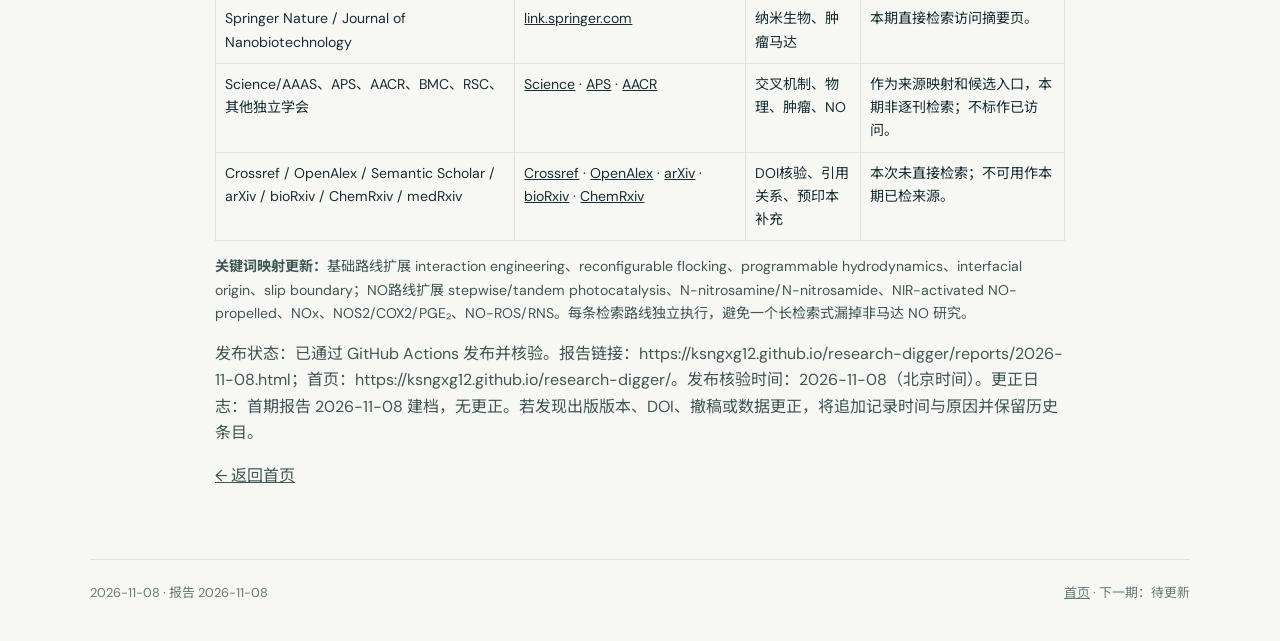
==== commit 4bf054a0: "Record verified GitHub Pages publication" ====
--- a/reports/2026-11-08.html
+++ b/reports/2026-11-08.html
@@ -6,5 +6,5 @@
 <h2 id="deep">5. 精选论文六项分析</h2><h3>A. NO 驱动：Asymmetric Structure-Driven Functional Synergy…</h3><ol><li><b>基本信息：</b>英文题目如上，中文译名《不对称结构驱动的功能协同：用于自增强 NO 级联治疗的多刺激 Janus 纳米马达》；作者/通讯作者为 Wiley 与 PMC 页面列出的 Li 等（本次摘录未完整核实通讯作者姓名）；Advanced Science 原创研究，2026-09-27 首发，DOI 10.1002/advs.77848；标签：NO 驱动候选、NO 联合治疗、肿瘤马达；PMC 全文可读，补充材料是否逐项审阅：否。</li><li><b>创新性：</b>材料结构和功能级联的整合创新；作者提出“不对称结构驱动的功能协同”，目前可支持的是系统设计和多刺激功能耦合，尚不能仅凭名称判定为新推进机制。须从图表核实每个刺激分别如何触发速度、NO 与治疗。</li><li><b>解决的问题：</b>试图处理肿瘤 NO 生成空间不均、外源供体渗透和持续性不足。NO承担级联治疗/微环境调控；是否还参与推进需由失活供体、NO 清除和运动数据证明。</li><li><b>主要量化结果：</b>正文描述 10 mM GSH、pH 6.5 条件下 72 h 稳定/响应考察；未从原始图表独立复核速度、总 NO、通量和动物疗效，暂不列具体值。NO 荧光探针信号若未校准，不能当绝对浓度。</li><li><b>局限与问题：</b>作者承认的数据可得性为向通讯作者申请；本次分析的证据缺口是需要逐组对照确认 NO—运动—治疗是否解耦。最小实验：用结构相同但不可释放 NO 的供体对照，在肿瘤模拟介质下测速度/扩散增强、NO 校准通量和类器官穿透，同时加 cPTIO 或等效 NO 清除组。</li><li><b>最接近比较：</b>2026 NIR/PDA/BNN6 马达（DOI 10.34133/cbsystems.0495）偏光热触发与联合治疗；2025 ACS Nano NO-driven 马达（10.1021/acsnano.5c08499）偏免疫与栓塞场景。新增贡献待核查为 Janus 不对称结构和多刺激 NO 级联的组合。当前证据比较：此作机制可读但数字待提取；两近邻摘要支持概念定位，不能据此排名性能。</li></ol><h3>B. NO 生物学：Nitric oxide dependent metabolic and genetic dysregulation…</h3><ol><li><b>基本信息：</b>中文译名《一氧化氮依赖的转移性三阴性乳腺癌代谢与遗传失调》；Jennifer N. Daw 等；University of Arizona Cancer Center 等；JBC 原创研究，2026-09-08 首发，DOI 10.1016/j.jbc.2026.113526；PMC 全文可读。</li><li><b>创新性：</b>疾病机制与遗传模型创新：使用肿瘤细胞 NOS2 敲除，在免疫完整同系小鼠中评估肺转移，建立肿瘤细胞内源 NO 与转移的因果线索。</li><li><b>解决的问题：</b>检验炎症相关 NOS2/NO 是否推动 TNBC 转移；结果提示 NO 可经糖酵解、COX2/PGE₂、转录/表观转录改变促瘤。NO角色是信号/代谢调节，而非简单细胞毒杀伤。</li><li><b>量化结果：</b>4T1 NOS2−/− 组肺转移“近乎消除”（摘要定性描述，未给数值）；比较 BALB/c 免疫完整模型。摘要未提供动物 n、误差和统计数值，须从全文图表逐项提取。DLD1 人结直肠癌细胞相似结果不构成患者疗效。</li><li><b>局限与问题：</b>不同肿瘤细胞与免疫/基质来源 NO 未完全等同；遗传敲除可能带来适应性效应。最小验证：诱导性 NOS2 敲除/回补，在等原发瘤负荷下做肺转移定量，并以同位素/电化学或经校准方法测局部 NOx/NO。</li><li><b>比较：</b>与传统高浓度 NO 供体治疗论文形成互补：前者关注慢性内源信号促转移，后者关注局部高剂量细胞毒性。不可直接横比“NO 高/低”，需对齐来源、通量、时间与空间尺度。</li></ol><h3>C. 活性群集：Interaction Engineering Enables Reconfigurable Flocking…</h3><ol><li><b>基本信息：</b>中文译名《相互作用工程实现化学微马达的可重构集群》；Small 原创研究，2026-10-09，DOI 10.1002/smll.76146；Wiley 摘要与补充文件列表可读；作者全表/通讯作者未在此处展开。</li><li><b>创新性：</b>通过分层 Janus 帽把化学推进和磁偶极排斥拆开控制，属于群体相互作用/运动控制创新，而非新化学推进机制。</li><li><b>解决的问题：</b>回应趋泳/渗透导致的不可控团聚。Ni 头对头排斥提供对齐，PtO/H₂O₂提供推进；场强、密度、速度选择群集态。</li><li><b>量化结果：</b>粒径 10 μm；B⊥约20 mT；速度10–20 μm/s；群集跨度至20粒径；P_local趋近1。燃料比例未在可见摘要中披露；模拟与实验趋势一致。</li><li><b>局限与问题：</b>数据仅可向通讯作者索取；需要验证场/粒子密度边界和真实流场下的稳定性。最小实验：变化 H₂O₂、离子强度和壁面距离，实测局部速度场、温升与集群寿命。</li><li><b>比较：</b>与自扩散泳界面综述（10.1016/j.cis.2026.103955）相比，本作提供可操控相互作用实验平台，综述强调真实液体中界面耦合。两者共同指出：单粒推进表征不足以预测群体/受限环境表现。</li></ol><h3>D. NO 阶段释放：Red light-mediated stepwise nitric oxide release…</h3><ol><li><b>基本信息：</b>中文译名《串联光催化实现红光介导的分步一氧化氮释放及肿瘤治疗》；Guihai Gan 等，USTC 等；Chemical Science 原创研究，DOI 10.1039/D6SC04594D；PMC 全文可读；首次在线 2026-07-29，属 30 天回查补充。</li><li><b>创新性：</b>单组分供体内两类亚硝基基团串联，先快后慢释放；通过中间体作为电子介体产生第二段释放，速率比可调。</li><li><b>解决的问题：</b>尝试解决 NO 一次性释放与持续暴露控制之间的矛盾；NO用于治疗，不参与推进。</li><li><b>量化结果：</b>630 nm、35 mW cm⁻²；k₁/k₂约14–53.8（取代基可调）；图示另有 410 nm、18 mW cm⁻²直接光解对照。速率比不等于释放总量/局部浓度。</li><li><b>局限与问题：</b>光照/光敏剂在深部肿瘤的实际分布与供体活化需验证；EPR/HPLC各自测量对象与校准决定结论。最小实验：在低氧含血清条件记录校准 NO 通量时序，并在肿瘤切片尺度测深度和组织损伤。</li><li><b>比较：</b>与 2026 Angew 808 nm J-聚集体 NO/PCT 体系比较：本作强调同一供体的两阶段动力学，后者强调NO作为电子受体维持光催化循环及线粒体协同；均为非马达可迁移策略，尚无统一暴露剂量下的头对头比较。</li></ol>
 <h2 id="synthesis">6. 跨论文趋势与研究机会</h2><p><b>分析推断 1｜把“运动因果”作为肿瘤马达的主终点。</b>磁导航、趋性、膜靶向、光热、氧生成及载药可同时改变分布。最小实验：使用同批、等粒径/载药/表面配体的运动开启与关闭组；做三维类器官、微流控血管化模型，报告穿透深度分布及单位肿瘤药量。主要障碍是停运动常同时改变化学和治疗剂量。</p><p><b>分析推断 2｜对 NO 马达做双因子解耦。</b>NO 既可能是推进源，也可能是杀伤/增敏因子。最小 2×2 因子实验：推进可开/关 × NO 可释放/失活；同步校准 NO 通量、速度和细胞毒性，并把材料、光热、ROS、药量保持一致。障碍在于 cPTIO 等清除剂的副反应及探针受 RNS 干扰。</p><p><b>分析推断 3｜按暴露时空而非供体浓度定义治疗窗。</b>4T1 NOS2 研究表明慢性内源 NO 可能促转移，而光控供体研究追求局部高通量。最小实验：固定细胞/动物模型，系统改变瞬时通量、暴露时间和空间位置，测线粒体呼吸、DNA损伤、转移/免疫指标；报告绝对或可追溯通量，不把供体投料量当成组织 NO 浓度。</p>
 <h2 id="reading">7. 阅读与行动清单</h2><ol><li>先读 NO 级联 Janus 马达和 4T1 NOS2 论文，分别建立工程路径和生物学边界。</li><li>把重点原文/补充材料中流速、NO测量校准、动物 n、给药剂量与统计结果补录到文献台账；当前报告保留“未核实”标记。</li><li>建议优先设计运动开关 × NO 释放开关的双因素实验，避免把运动、气体治疗和光热协同一起归因。</li><li>下一期检索将回看本期索引延迟项和相关作者后续引用，去重按 DOI/标题/作者合并。</li></ol>
-<h2 id="search-log">8. 本期采集来源与检索记录</h2><p>实际检索时间：2026-11-08 13:48–13:57（北京时间）。方式：网页搜索工具检索并打开原始出版商、PubMed、PMC及 DOI 页面；此次没有直接调用 Crossref/OpenAlex API、Google Scholar、arXiv、bioRxiv 或 ChemRxiv，不能标为已检索。</p><table><thead><tr><th>方向—科学问题</th><th>关键词组 / 实际检索式示例</th><th>本次来源入口与结果</th><th>状态与限制</th></tr></thead><tbody><tr><td>推进机制与活性物质；运动为何发生、如何受控</td><td>micromotor nanomotor × hydrodynamics / self-diffusiophoresis / flocking / confinement；`2026 micromotor nanomotor active matter propulsion hydrodynamics confinement study October 2026`；`Interaction Engineering Enables Reconfigurable Flocking in Chemical Micromotors`；`Programmable hydrodynamics of active particles`</td><td><a href="https://onlinelibrary.wiley.com/doi/10.1002/smll.76146">Small/Wiley</a>；<a href="https://www.nature.com/articles/s41467-026-77281-x">Nature Communications</a>；<a href="https://pubmed.ncbi.nlm.nih.gov/42214991/">PubMed</a></td><td>已检索；检索结果数无法从网页搜索接口准确统计。Small摘要与补充目录可读；Nature访问被机构登录限制。</td></tr><tr><td>马达 × 肿瘤：主动运动独立收益和体内证据</td><td>`micromotor nanomotor cancer therapy 2026`；`microrobot tumor therapy nanomotor drug delivery cancer published 2026`；`site:pubmed.ncbi.nlm.nih.gov micromotor tumor 2026 October`；probiotic / diatom / DNA nanorobot × tumor penetration</td><td><a href="https://pubmed.ncbi.nlm.nih.gov/42662118/">PubMed/PMC</a>；<a href="https://pubmed.ncbi.nlm.nih.gov/42520347/">PubMed</a>；Wiley、Nature、Science 入口</td><td>已检索；采纳 4 篇左右；含更早首发论文在30天补查。未逐本穷尽所有期刊目录。</td></tr><tr><td>NO × 马达，不强制肿瘤词；NO是否参与推进</td><td>`NO nitric oxide micromotor tumor nanomotor propulsion`；`NO-driven nanomotor cancer`；`NIR-activated NO-propelled nanomotors deep tumor penetration`；`Janus nanomotor self-amplifying NO cascade therapy`</td><td><a href="https://pubmed.ncbi.nlm.nih.gov/42801585/">PubMed/PMC</a>；<a href="https://link.springer.com/article/10.1186/s12951-026-04886-1">Springer / Journal of Nanobiotechnology</a>；ACS Nano、Science/Cyborg & Bionic Systems</td><td>已检索；确认直接相关候选 2 项；机制判定仍需核对 NO 失活/清除运动对照，未根据题名直接判为 NO 驱动。</td></tr><tr><td>NO × 肿瘤治疗，不强制含马达</td><td>`nitric oxide cancer tumor therapy 2026`；`site:pubmed.ncbi.nlm.nih.gov nitric oxide cancer tumor therapy 2026 September`；NOS2/COX2、hypoxia、mitochondria、immunotherapy</td><td><a href="https://pubmed.ncbi.nlm.nih.gov/42710678/">PubMed/PMC</a>；<a href="https://pubmed.ncbi.nlm.nih.gov/42559440/">PubMed/PMC</a>；<a href="https://pubmed.ncbi.nlm.nih.gov/42555269/">PubMed</a></td><td>已检索；采纳机制研究与治疗研究 4 篇；区分内源促瘤和外源局部治疗。</td></tr><tr><td>NO 供体/生成/释放/检测 × 肿瘤/生理条件</td><td>`nitric oxide controlled release tumor 2026`；`red light stepwise NO release tandem photocatalysis tumor`；BNN6、SNAP、RSNO、NOx、EPR、NO flux</td><td>RSC Chemical Science、Wiley/Angewandte、JACS、PubMed/PMC</td><td>已检索；部分出版社全文403/登录限制；NO绝对浓度、通量校准无法统一比较。</td></tr><tr><td>来源与刊名入口核验</td><td>按论文 DOI/标题回到出版社；不存在/易混淆期刊名核验</td><td>Nature Portfolio、Science/AAAS、ACS、Wiley、RSC、Elsevier、Springer Nature/BMC、AACR、APS/学会入口</td><td>以具体论文入口访问为主，未逐一检查名单上每本期刊。移除“Nature Biomedical Research”这一未经证实期刊名；不把其当来源。</td></tr><tr><td>参考文献回溯与后续引用</td><td>重点论文 refs、PubMed相关文献、作者追踪；NO-driven nanomotor × ACS Nano</td><td>已打开重点论文及参考文献入口，并检索 2025 ACS Nano 近邻 DOI 10.1021/acsnano.5c08499</td><td>部分执行；未做完整引用网络导出或逐篇作者共著图谱，列为下期待补。</td></tr></tbody></table><h3>来源清单（入口、覆盖与方式）</h3><table><thead><tr><th>平台/期刊</th><th>官网入口</th><th>覆盖标签</th><th>访问方式与本期状态</th></tr></thead><tbody><tr><td>PubMed / PMC</td><td><a href="https://pubmed.ncbi.nlm.nih.gov/">pubmed.ncbi.nlm.nih.gov</a> / <a href="https://pmc.ncbi.nlm.nih.gov/">pmc.ncbi.nlm.nih.gov</a></td><td>NO 生物学、肿瘤治疗、马达生物医学</td><td>检索摘要及 PMC 全文；部分 PubMed 有验证码限速。</td></tr><tr><td>Nature Portfolio / Nature Communications</td><td><a href="https://www.nature.com/">nature.com</a></td><td>基础机制、材料、治疗</td><td>搜索发现；文章访问遇机构登录。</td></tr><tr><td>Wiley / Small / Advanced Science / Angewandte</td><td><a href="https://onlinelibrary.wiley.com/">onlinelibrary.wiley.com</a></td><td>基础、马达治疗、NO治疗</td><td>摘要与部分全文/补充文件。</td></tr><tr><td>ACS Publications / ACS Nano / JACS</td><td><a href="https://pubs.acs.org/">pubs.acs.org</a></td><td>马达、NO化学、肿瘤治疗</td><td>本次直接链接403；搜索索引/DOI补充。</td></tr><tr><td>RSC Publishing / Chemical Science</td><td><a href="https://pubs.rsc.org/">pubs.rsc.org</a></td><td>NO化学、释放、光催化</td><td>经 PubMed/PMC 原文入口核验。</td></tr><tr><td>Elsevier / ScienceDirect / Bioactive Materials、Materials Today Bio、Biomaterials Advances</td><td><a href="https://www.sciencedirect.com/">sciencedirect.com</a></td><td>马达、递送、生物医学</td><td>部分页面403；PubMed/PMC作为替代。</td></tr><tr><td>Springer Nature / Journal of Nanobiotechnology</td><td><a href="https://link.springer.com/">link.springer.com</a></td><td>纳米生物、肿瘤马达</td><td>本期直接检索访问摘要页。</td></tr><tr><td>Science/AAAS、APS、AACR、BMC、RSC、其他独立学会</td><td><a href="https://www.science.org/">Science</a> · <a href="https://journals.aps.org/">APS</a> · <a href="https://aacrjournals.org/">AACR</a></td><td>交叉机制、物理、肿瘤、NO</td><td>作为来源映射和候选入口，本期非逐刊检索；不标作已访问。</td></tr><tr><td>Crossref / OpenAlex / Semantic Scholar / arXiv / bioRxiv / ChemRxiv / medRxiv</td><td><a href="https://search.crossref.org/">Crossref</a> · <a href="https://openalex.org/">OpenAlex</a> · <a href="https://arxiv.org/">arXiv</a> · <a href="https://www.biorxiv.org/">bioRxiv</a> · <a href="https://chemrxiv.org/">ChemRxiv</a></td><td>DOI核验、引用关系、预印本补充</td><td>本次未直接检索；不可用作本期已检来源。</td></tr></tbody></table><p class="small"><b>关键词映射更新：</b>基础路线扩展 interaction engineering、reconfigurable flocking、programmable hydrodynamics、interfacial origin、slip boundary；NO路线扩展 stepwise/tandem photocatalysis、N-nitrosamine/N-nitrosamide、NIR-activated NO-propelled、NOx、NOS2/COX2/PGE₂、NO-ROS/RNS。每条检索路线独立执行，避免一个长检索式漏掉非马达 NO 研究。</p><p class="meta">发布状态：站点已部署但 Pages 尚未启用；首次部署因仓库 Pages 设置缺失而失败。待维护者在 Settings → Pages 将 Source 设为 GitHub Actions 后发布。更正日志：首期报告 2026-11-08 建档，无更正。若发现出版版本、DOI、撤稿或数据更正，将追加记录时间与原因并保留历史条目。</p><p><a href="../index.html">← 返回首页</a></p></main><footer class="wrap"><span>2026-11-08 · 报告 2026-11-08</span><span><a href="../index.html">首页</a> · 下一期：待更新</span></footer></body></html>
+<h2 id="search-log">8. 本期采集来源与检索记录</h2><p>实际检索时间：2026-11-08 13:48–13:57（北京时间）。方式：网页搜索工具检索并打开原始出版商、PubMed、PMC及 DOI 页面；此次没有直接调用 Crossref/OpenAlex API、Google Scholar、arXiv、bioRxiv 或 ChemRxiv，不能标为已检索。</p><table><thead><tr><th>方向—科学问题</th><th>关键词组 / 实际检索式示例</th><th>本次来源入口与结果</th><th>状态与限制</th></tr></thead><tbody><tr><td>推进机制与活性物质；运动为何发生、如何受控</td><td>micromotor nanomotor × hydrodynamics / self-diffusiophoresis / flocking / confinement；`2026 micromotor nanomotor active matter propulsion hydrodynamics confinement study October 2026`；`Interaction Engineering Enables Reconfigurable Flocking in Chemical Micromotors`；`Programmable hydrodynamics of active particles`</td><td><a href="https://onlinelibrary.wiley.com/doi/10.1002/smll.76146">Small/Wiley</a>；<a href="https://www.nature.com/articles/s41467-026-77281-x">Nature Communications</a>；<a href="https://pubmed.ncbi.nlm.nih.gov/42214991/">PubMed</a></td><td>已检索；检索结果数无法从网页搜索接口准确统计。Small摘要与补充目录可读；Nature访问被机构登录限制。</td></tr><tr><td>马达 × 肿瘤：主动运动独立收益和体内证据</td><td>`micromotor nanomotor cancer therapy 2026`；`microrobot tumor therapy nanomotor drug delivery cancer published 2026`；`site:pubmed.ncbi.nlm.nih.gov micromotor tumor 2026 October`；probiotic / diatom / DNA nanorobot × tumor penetration</td><td><a href="https://pubmed.ncbi.nlm.nih.gov/42662118/">PubMed/PMC</a>；<a href="https://pubmed.ncbi.nlm.nih.gov/42520347/">PubMed</a>；Wiley、Nature、Science 入口</td><td>已检索；采纳 4 篇左右；含更早首发论文在30天补查。未逐本穷尽所有期刊目录。</td></tr><tr><td>NO × 马达，不强制肿瘤词；NO是否参与推进</td><td>`NO nitric oxide micromotor tumor nanomotor propulsion`；`NO-driven nanomotor cancer`；`NIR-activated NO-propelled nanomotors deep tumor penetration`；`Janus nanomotor self-amplifying NO cascade therapy`</td><td><a href="https://pubmed.ncbi.nlm.nih.gov/42801585/">PubMed/PMC</a>；<a href="https://link.springer.com/article/10.1186/s12951-026-04886-1">Springer / Journal of Nanobiotechnology</a>；ACS Nano、Science/Cyborg & Bionic Systems</td><td>已检索；确认直接相关候选 2 项；机制判定仍需核对 NO 失活/清除运动对照，未根据题名直接判为 NO 驱动。</td></tr><tr><td>NO × 肿瘤治疗，不强制含马达</td><td>`nitric oxide cancer tumor therapy 2026`；`site:pubmed.ncbi.nlm.nih.gov nitric oxide cancer tumor therapy 2026 September`；NOS2/COX2、hypoxia、mitochondria、immunotherapy</td><td><a href="https://pubmed.ncbi.nlm.nih.gov/42710678/">PubMed/PMC</a>；<a href="https://pubmed.ncbi.nlm.nih.gov/42559440/">PubMed/PMC</a>；<a href="https://pubmed.ncbi.nlm.nih.gov/42555269/">PubMed</a></td><td>已检索；采纳机制研究与治疗研究 4 篇；区分内源促瘤和外源局部治疗。</td></tr><tr><td>NO 供体/生成/释放/检测 × 肿瘤/生理条件</td><td>`nitric oxide controlled release tumor 2026`；`red light stepwise NO release tandem photocatalysis tumor`；BNN6、SNAP、RSNO、NOx、EPR、NO flux</td><td>RSC Chemical Science、Wiley/Angewandte、JACS、PubMed/PMC</td><td>已检索；部分出版社全文403/登录限制；NO绝对浓度、通量校准无法统一比较。</td></tr><tr><td>来源与刊名入口核验</td><td>按论文 DOI/标题回到出版社；不存在/易混淆期刊名核验</td><td>Nature Portfolio、Science/AAAS、ACS、Wiley、RSC、Elsevier、Springer Nature/BMC、AACR、APS/学会入口</td><td>以具体论文入口访问为主，未逐一检查名单上每本期刊。移除“Nature Biomedical Research”这一未经证实期刊名；不把其当来源。</td></tr><tr><td>参考文献回溯与后续引用</td><td>重点论文 refs、PubMed相关文献、作者追踪；NO-driven nanomotor × ACS Nano</td><td>已打开重点论文及参考文献入口，并检索 2025 ACS Nano 近邻 DOI 10.1021/acsnano.5c08499</td><td>部分执行；未做完整引用网络导出或逐篇作者共著图谱，列为下期待补。</td></tr></tbody></table><h3>来源清单（入口、覆盖与方式）</h3><table><thead><tr><th>平台/期刊</th><th>官网入口</th><th>覆盖标签</th><th>访问方式与本期状态</th></tr></thead><tbody><tr><td>PubMed / PMC</td><td><a href="https://pubmed.ncbi.nlm.nih.gov/">pubmed.ncbi.nlm.nih.gov</a> / <a href="https://pmc.ncbi.nlm.nih.gov/">pmc.ncbi.nlm.nih.gov</a></td><td>NO 生物学、肿瘤治疗、马达生物医学</td><td>检索摘要及 PMC 全文；部分 PubMed 有验证码限速。</td></tr><tr><td>Nature Portfolio / Nature Communications</td><td><a href="https://www.nature.com/">nature.com</a></td><td>基础机制、材料、治疗</td><td>搜索发现；文章访问遇机构登录。</td></tr><tr><td>Wiley / Small / Advanced Science / Angewandte</td><td><a href="https://onlinelibrary.wiley.com/">onlinelibrary.wiley.com</a></td><td>基础、马达治疗、NO治疗</td><td>摘要与部分全文/补充文件。</td></tr><tr><td>ACS Publications / ACS Nano / JACS</td><td><a href="https://pubs.acs.org/">pubs.acs.org</a></td><td>马达、NO化学、肿瘤治疗</td><td>本次直接链接403；搜索索引/DOI补充。</td></tr><tr><td>RSC Publishing / Chemical Science</td><td><a href="https://pubs.rsc.org/">pubs.rsc.org</a></td><td>NO化学、释放、光催化</td><td>经 PubMed/PMC 原文入口核验。</td></tr><tr><td>Elsevier / ScienceDirect / Bioactive Materials、Materials Today Bio、Biomaterials Advances</td><td><a href="https://www.sciencedirect.com/">sciencedirect.com</a></td><td>马达、递送、生物医学</td><td>部分页面403；PubMed/PMC作为替代。</td></tr><tr><td>Springer Nature / Journal of Nanobiotechnology</td><td><a href="https://link.springer.com/">link.springer.com</a></td><td>纳米生物、肿瘤马达</td><td>本期直接检索访问摘要页。</td></tr><tr><td>Science/AAAS、APS、AACR、BMC、RSC、其他独立学会</td><td><a href="https://www.science.org/">Science</a> · <a href="https://journals.aps.org/">APS</a> · <a href="https://aacrjournals.org/">AACR</a></td><td>交叉机制、物理、肿瘤、NO</td><td>作为来源映射和候选入口，本期非逐刊检索；不标作已访问。</td></tr><tr><td>Crossref / OpenAlex / Semantic Scholar / arXiv / bioRxiv / ChemRxiv / medRxiv</td><td><a href="https://search.crossref.org/">Crossref</a> · <a href="https://openalex.org/">OpenAlex</a> · <a href="https://arxiv.org/">arXiv</a> · <a href="https://www.biorxiv.org/">bioRxiv</a> · <a href="https://chemrxiv.org/">ChemRxiv</a></td><td>DOI核验、引用关系、预印本补充</td><td>本次未直接检索；不可用作本期已检来源。</td></tr></tbody></table><p class="small"><b>关键词映射更新：</b>基础路线扩展 interaction engineering、reconfigurable flocking、programmable hydrodynamics、interfacial origin、slip boundary；NO路线扩展 stepwise/tandem photocatalysis、N-nitrosamine/N-nitrosamide、NIR-activated NO-propelled、NOx、NOS2/COX2/PGE₂、NO-ROS/RNS。每条检索路线独立执行，避免一个长检索式漏掉非马达 NO 研究。</p><p class="meta">发布状态：已通过 GitHub Actions 发布并核验。报告链接：https://ksngxg12.github.io/research-digger/reports/2026-11-08.html；首页：https://ksngxg12.github.io/research-digger/。发布核验时间：2026-11-08（北京时间）。更正日志：首期报告 2026-11-08 建档，无更正。若发现出版版本、DOI、撤稿或数据更正，将追加记录时间与原因并保留历史条目。</p><p><a href="../index.html">← 返回首页</a></p></main><footer class="wrap"><span>2026-11-08 · 报告 2026-11-08</span><span><a href="../index.html">首页</a> · 下一期：待更新</span></footer></body></html>
 
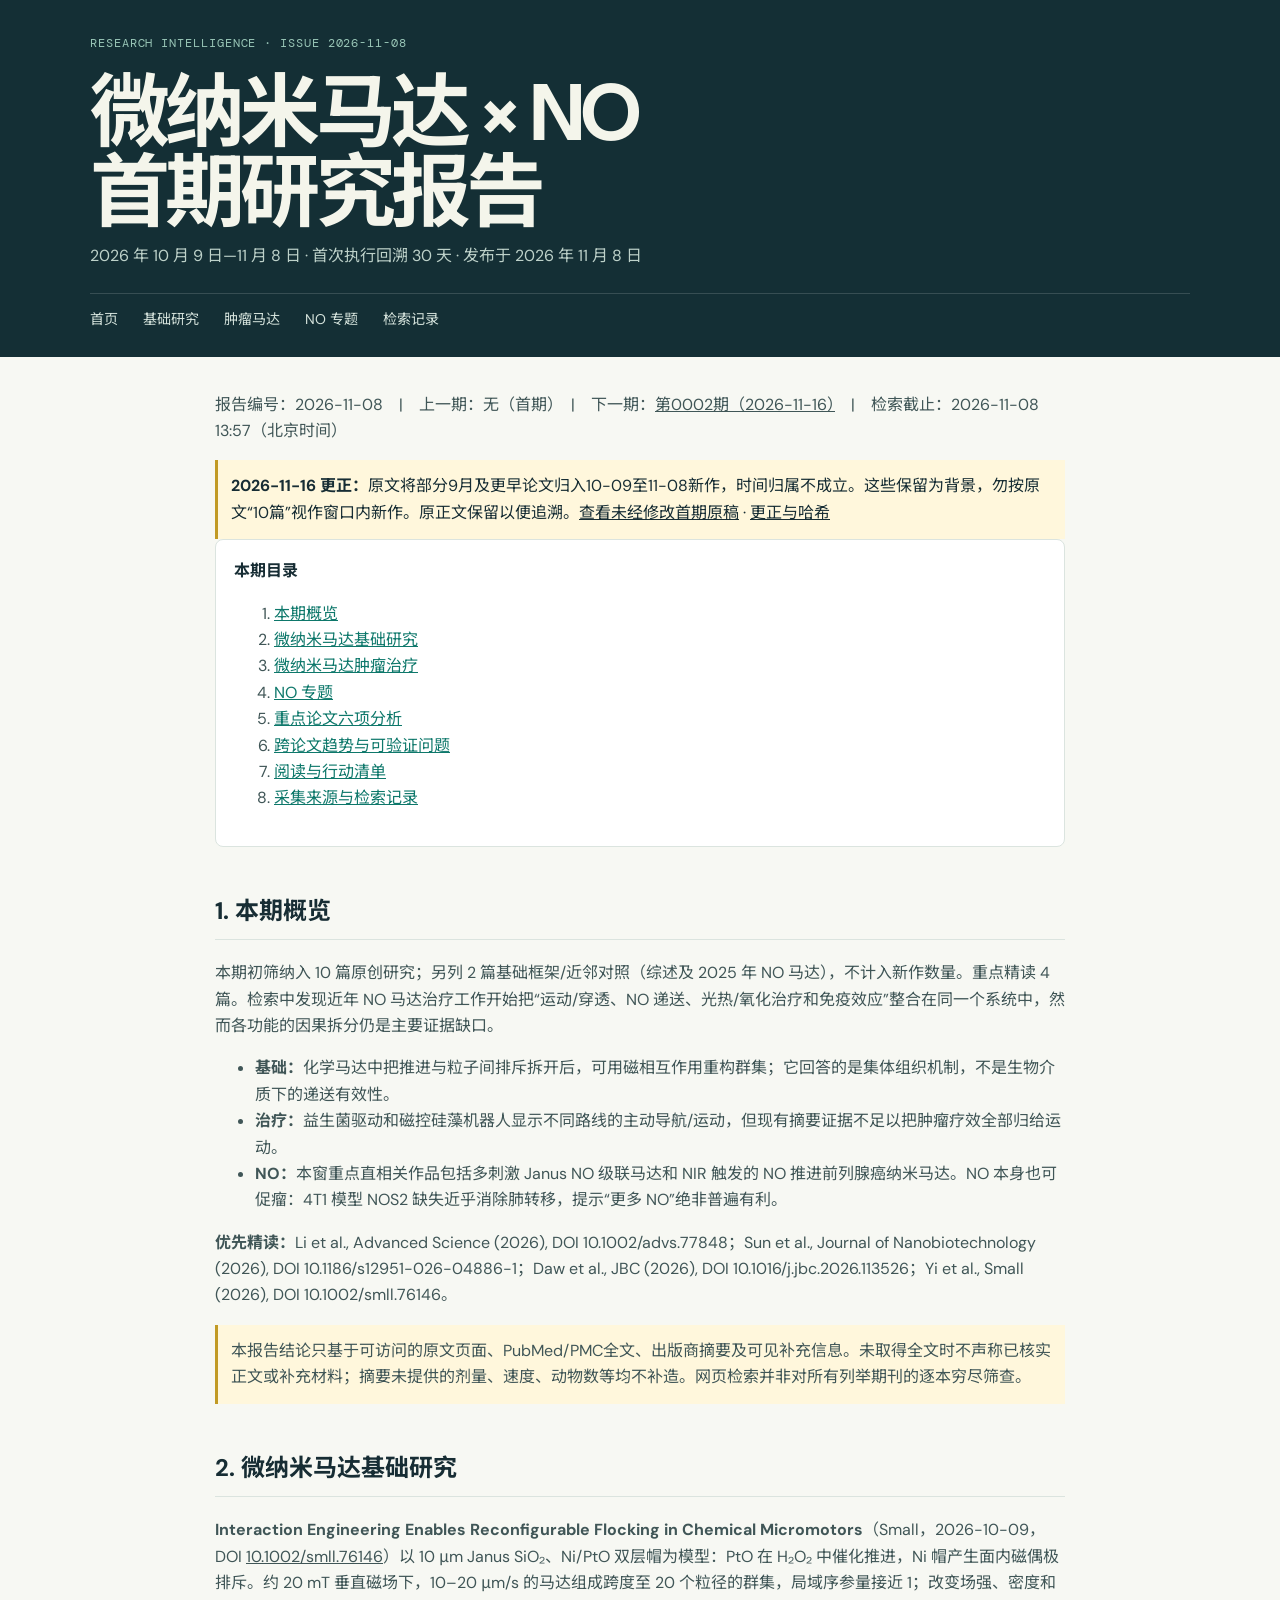
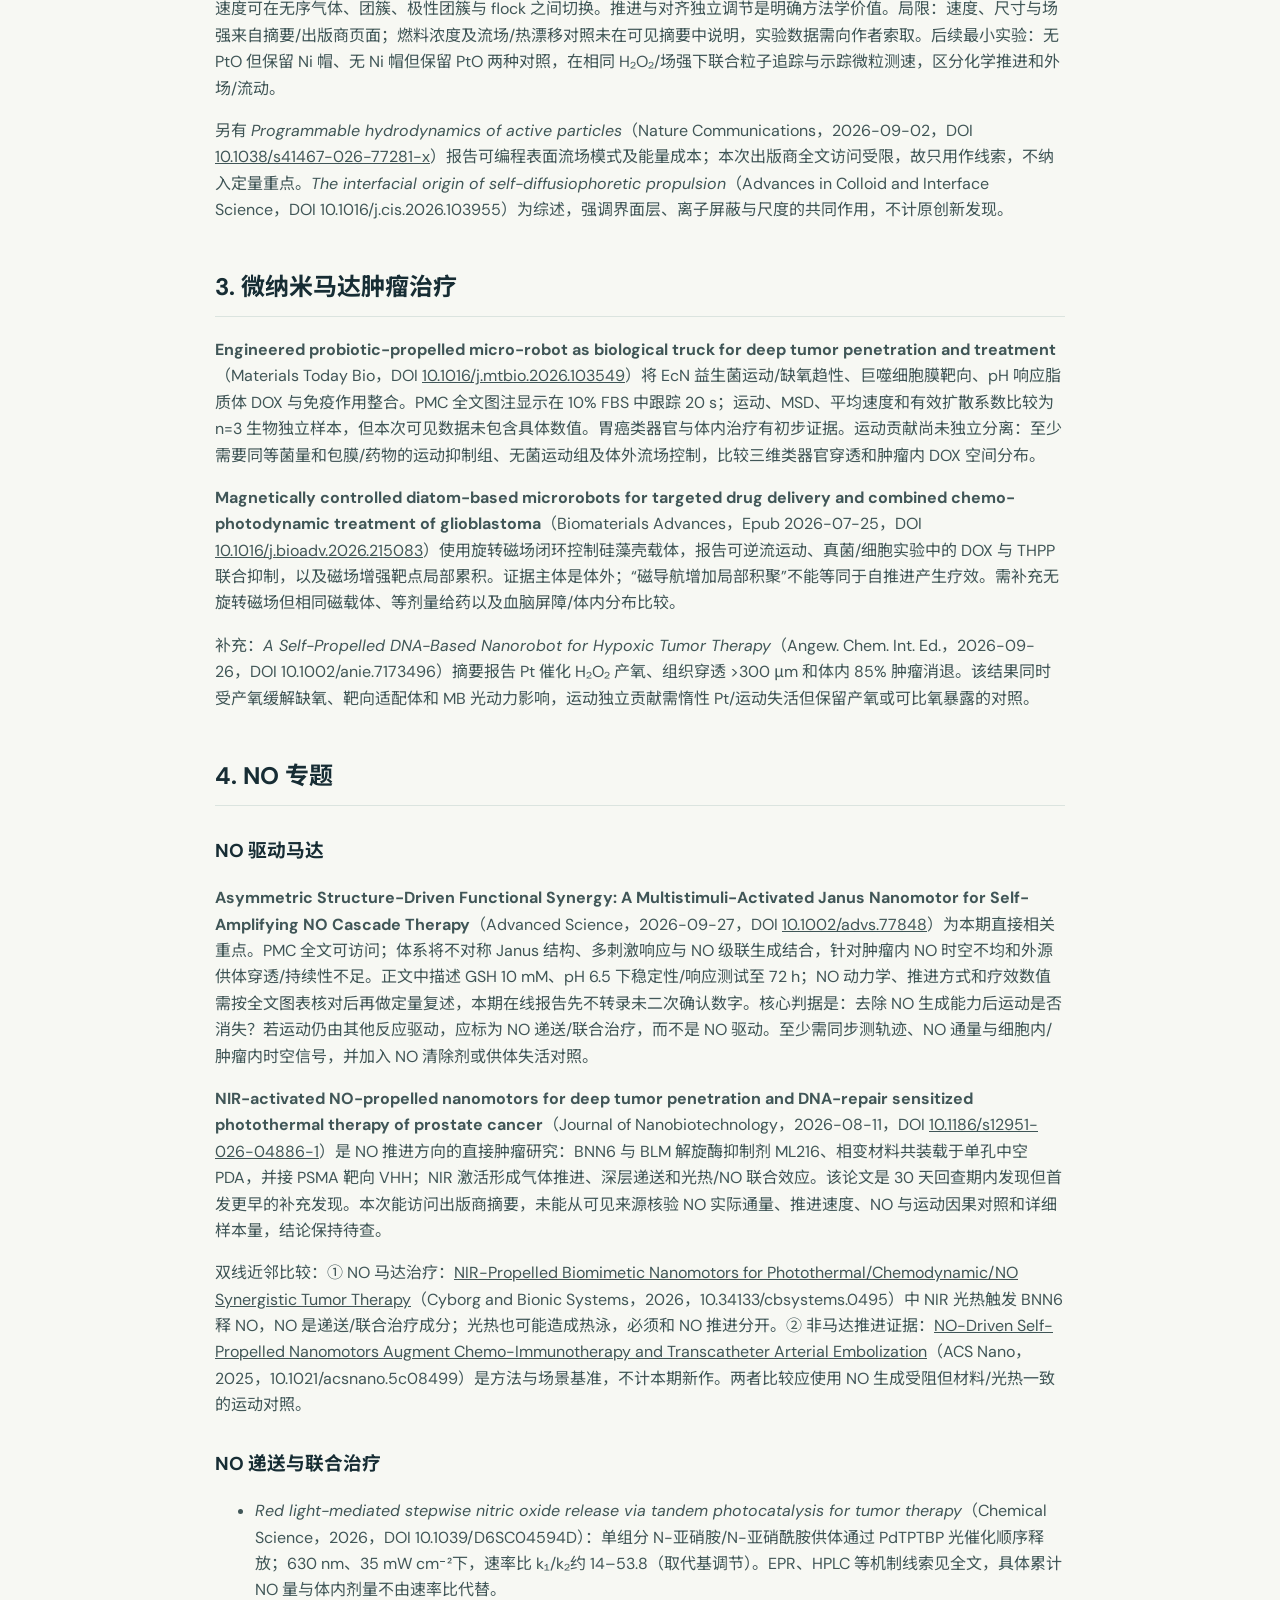
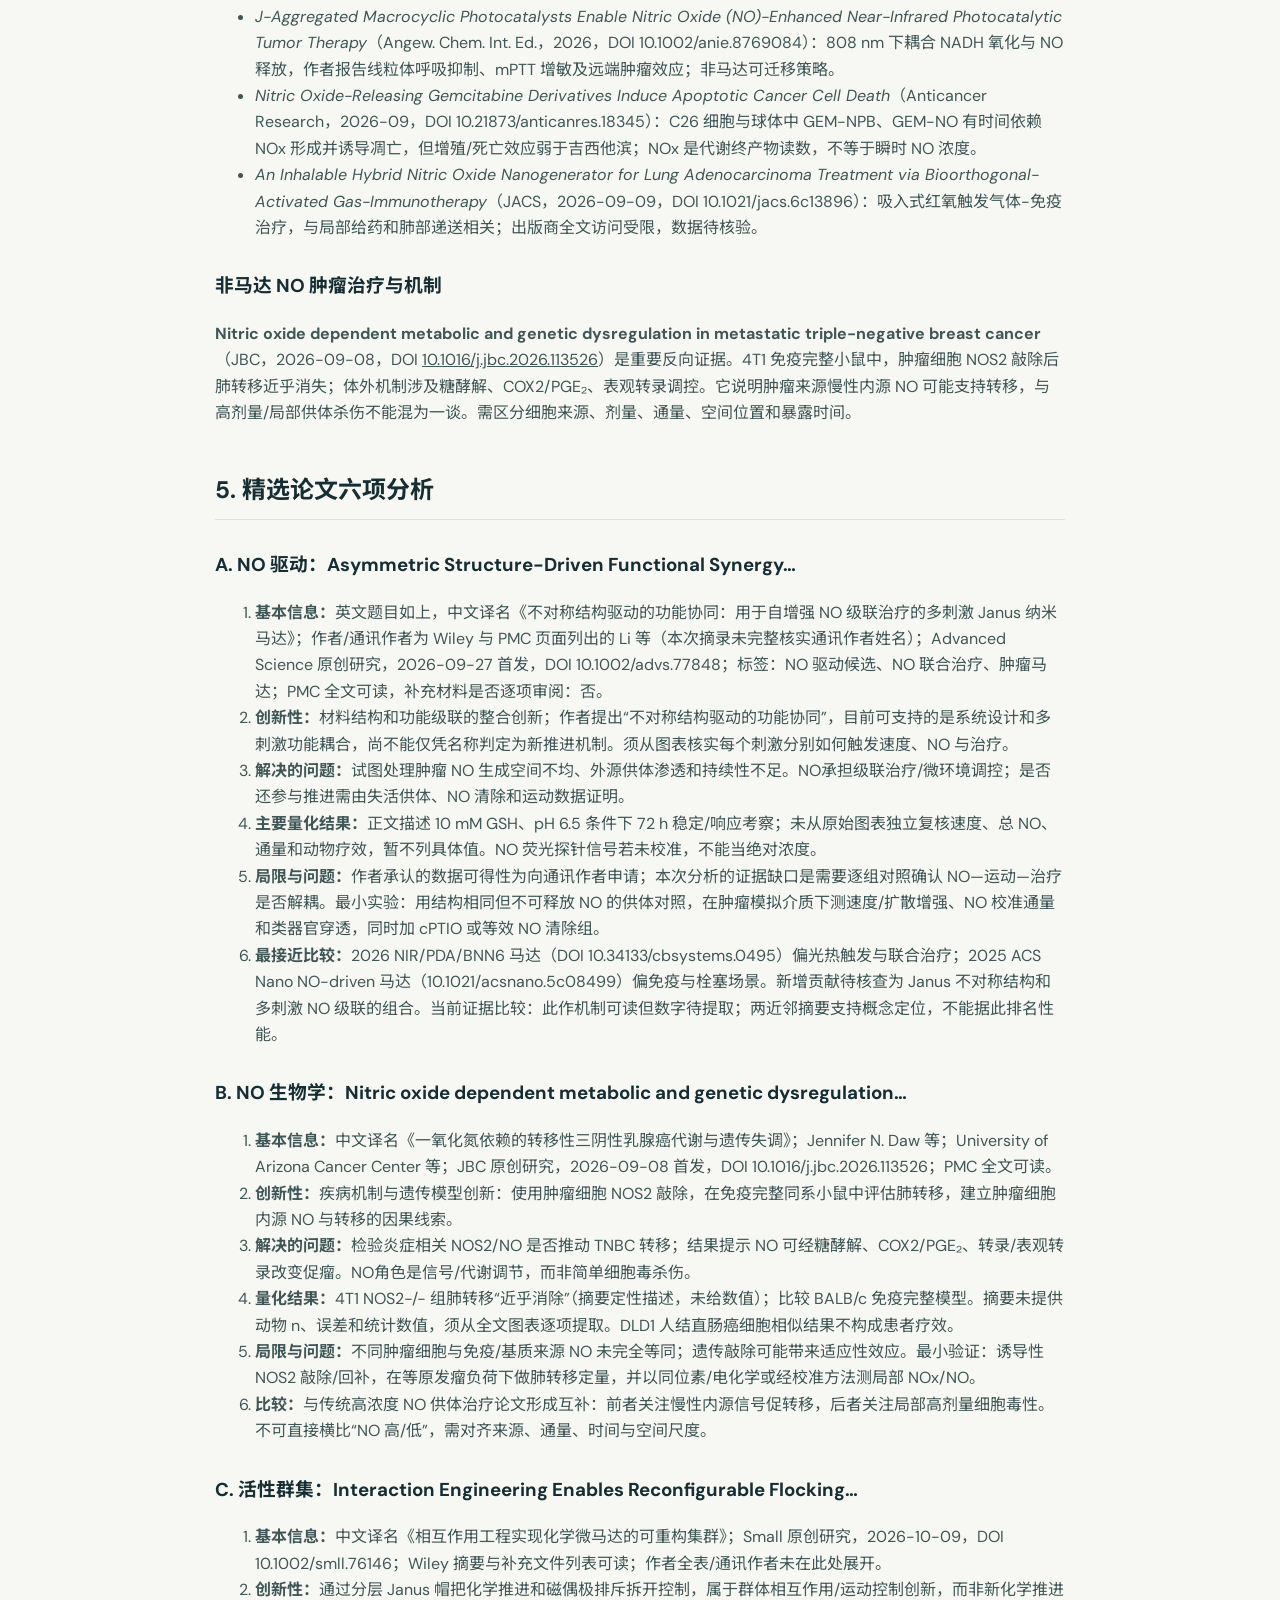
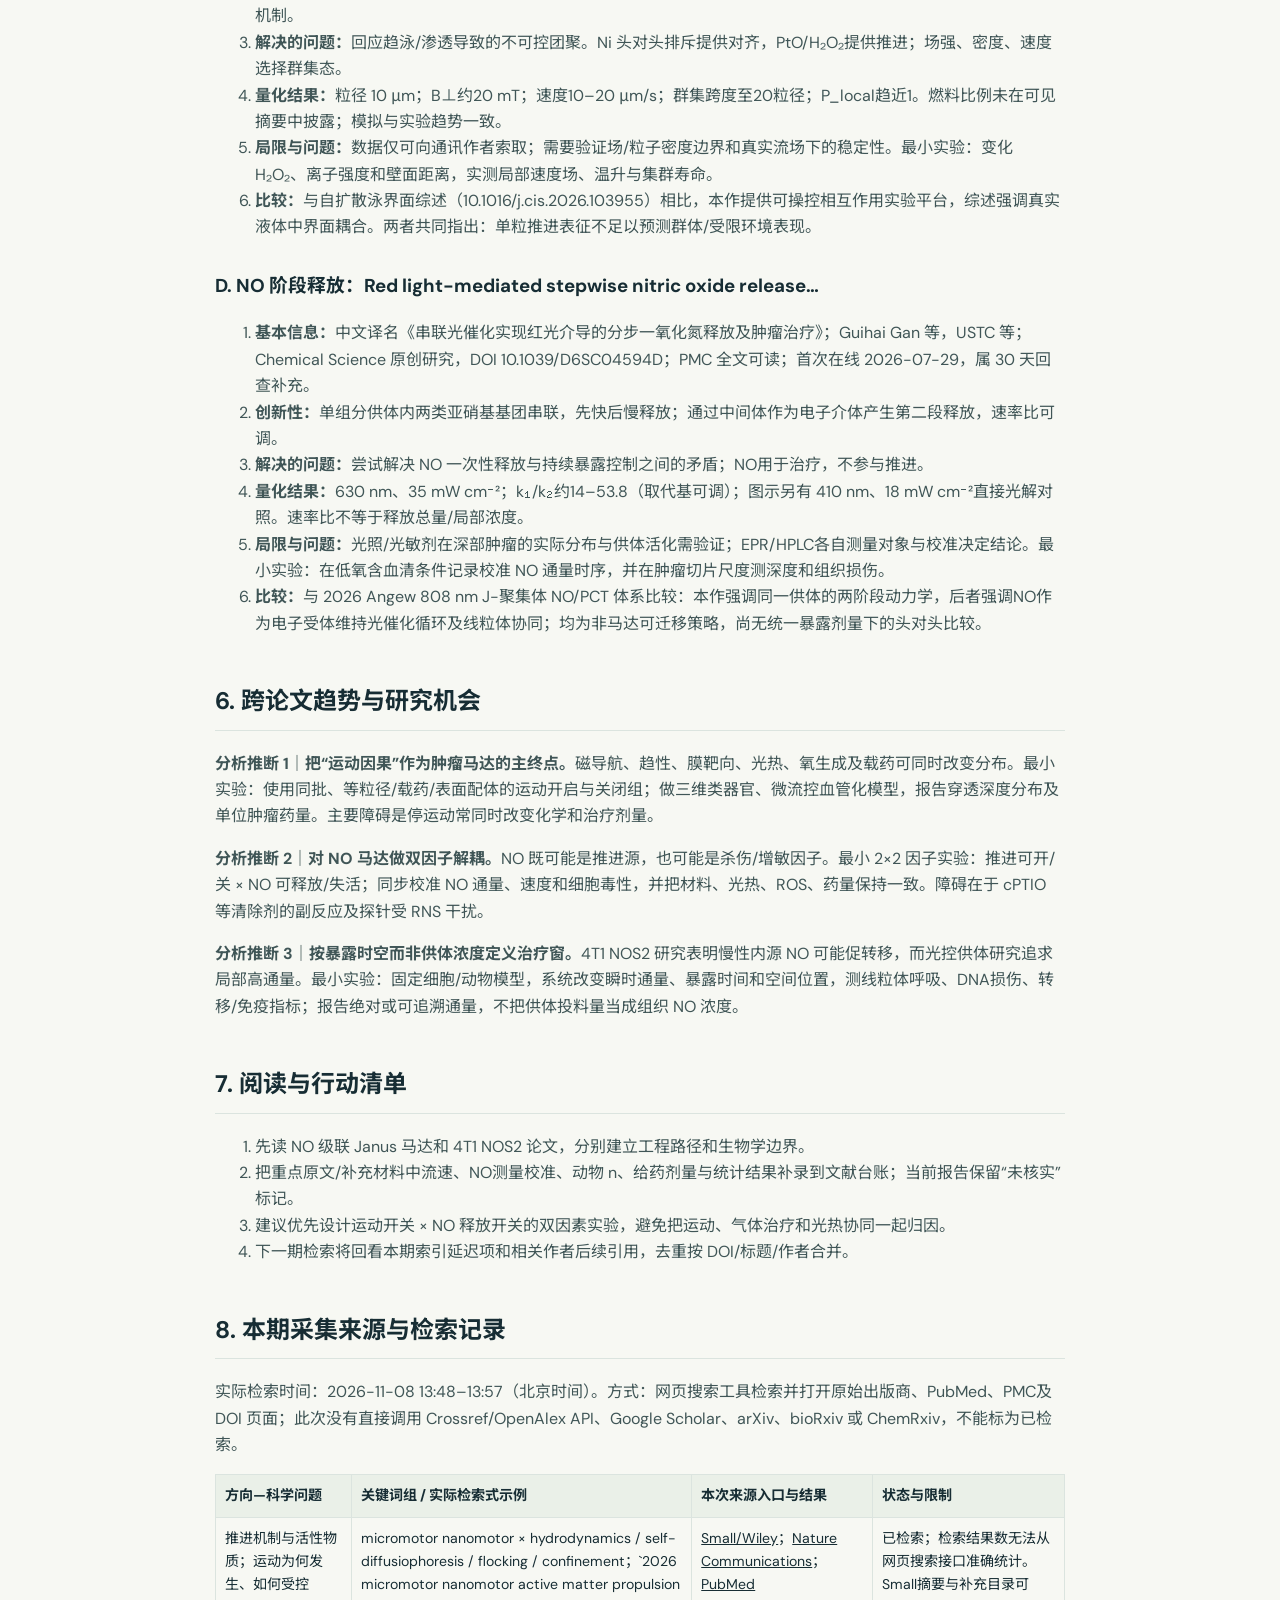
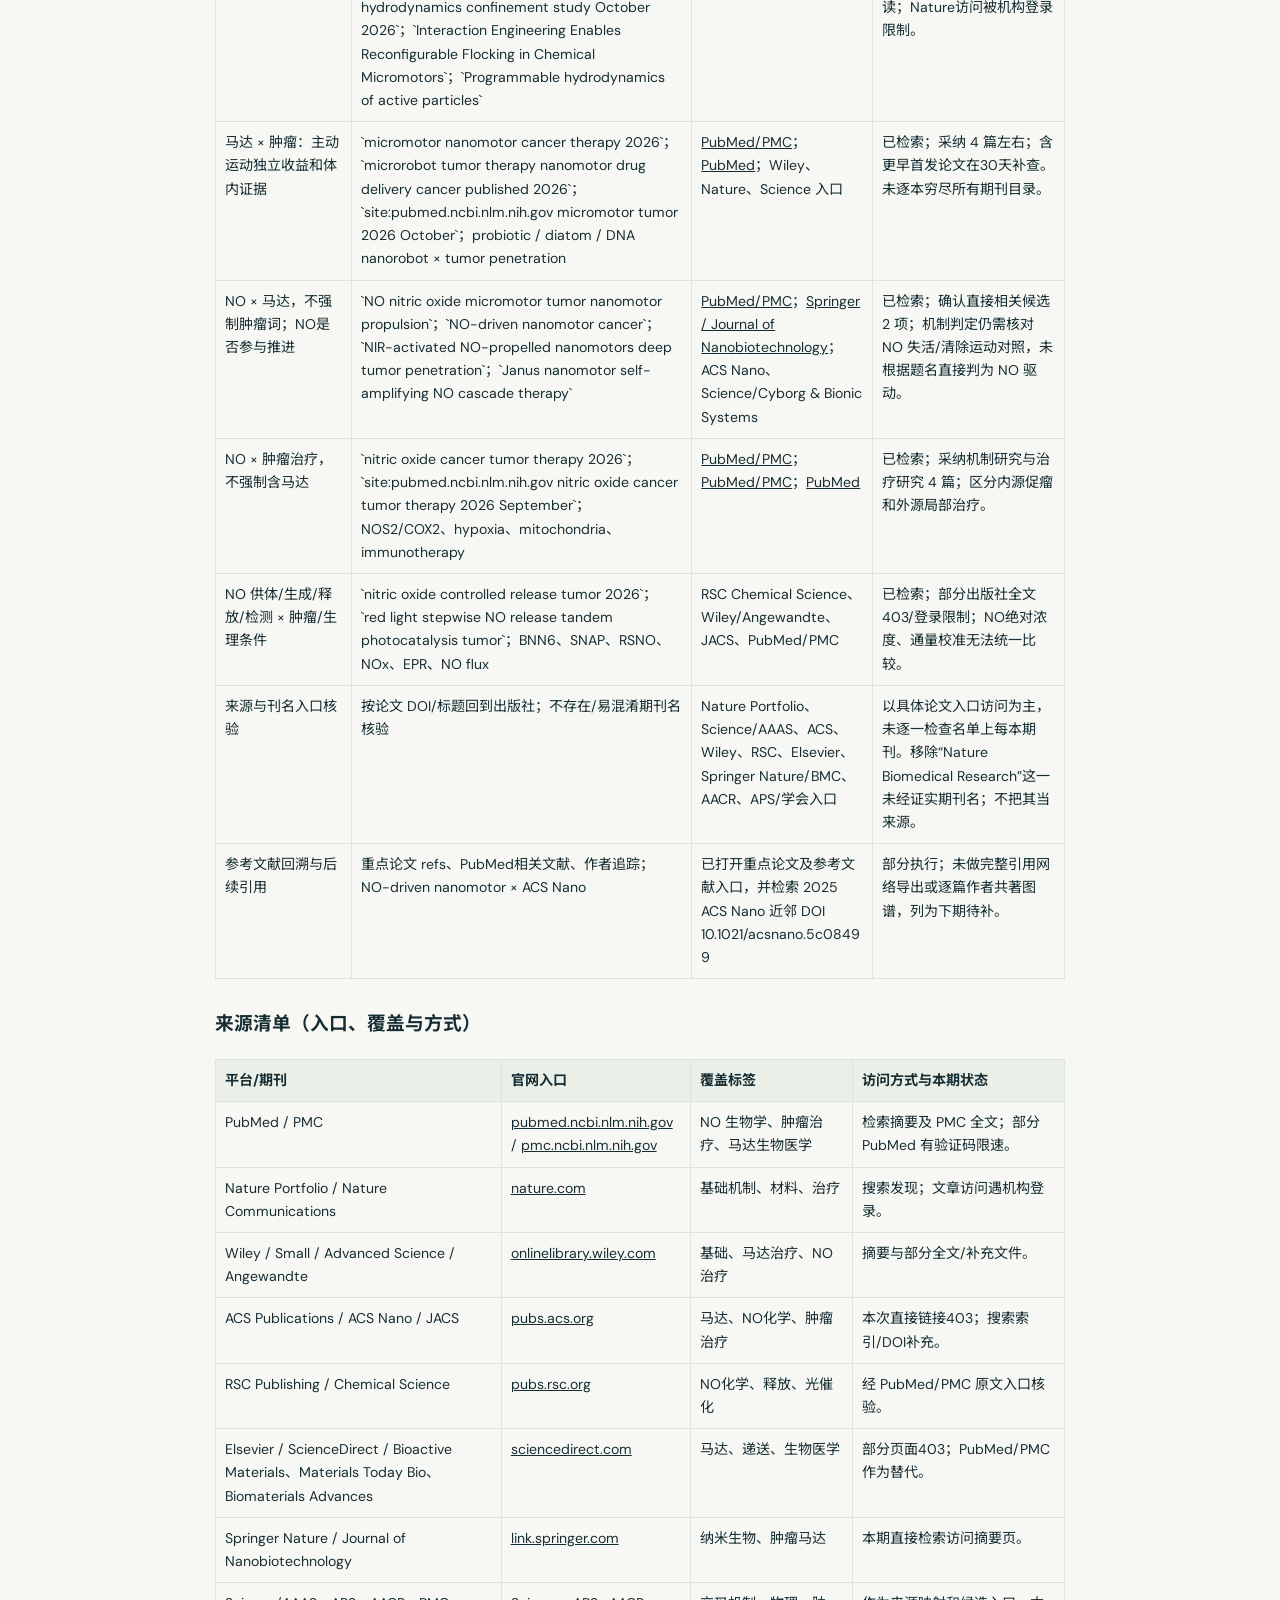
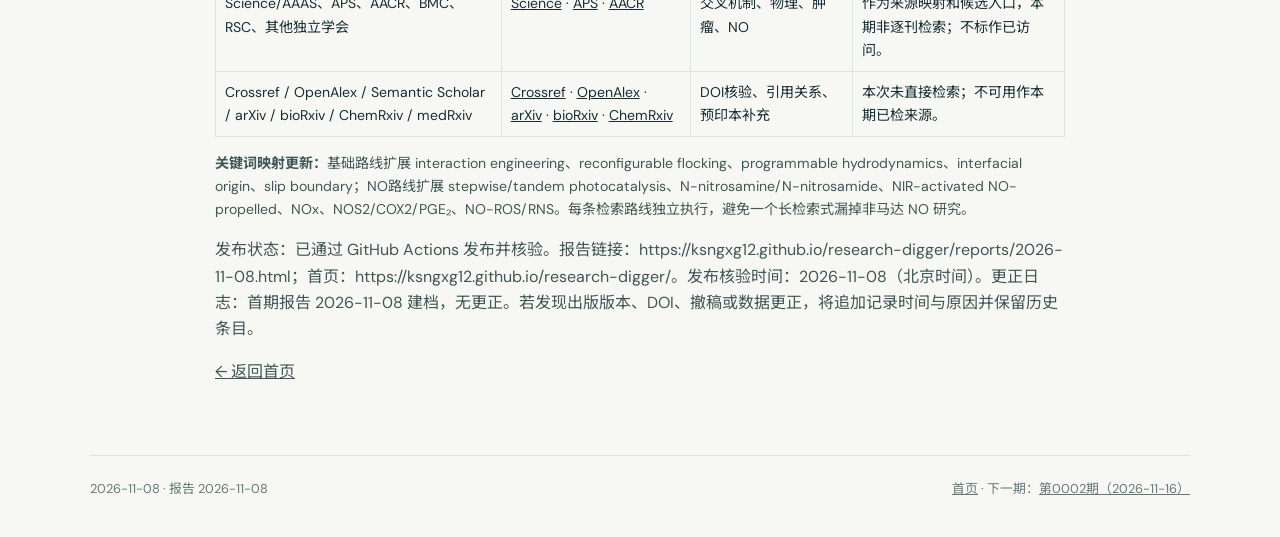
==== commit 42b06e78: "Publish issue 0002 with audited research and searchable archives" ====
--- a/reports/2026-11-08.html
+++ b/reports/2026-11-08.html
@@ -1,4 +1,4 @@
-<!doctype html><html lang="zh-CN"><head><meta charset="utf-8"><meta name="viewport" content="width=device-width,initial-scale=1"><title>2026-11-08｜微纳米马达 × NO</title><link rel="stylesheet" href="../style.css"><style>.report{max-width:850px;margin:35px auto 70px}.report h1{font-size:2.6rem;line-height:1.2}.report h2{margin-top:44px;border-bottom:1px solid #dbe4df;padding-bottom:9px}.report h3{margin-top:30px}.report p,.report li{color:#405657}.report blockquote{border-left:3px solid #0e786b;margin:18px 0;padding:7px 18px;background:#edf2eb}.report table{border-collapse:collapse;width:100%;font-size:.88rem;display:block;overflow:auto}.report th,.report td{border:1px solid #dbe4df;padding:9px;vertical-align:top;text-align:left}.report th{background:#eaf0e8}.meta{color:#65797a}.small{font-size:.88rem}.toc{background:white;border:1px solid #dbe4df;padding:18px;border-radius:8px}.toc a{color:#0e786b}.label{display:inline-block;background:#e5eddf;padding:2px 8px;border-radius:20px;font-size:.78rem;color:#27534b}.callout{background:#fff7dc;border-left:3px solid #c19a25;padding:13px}</style></head><body><header><div class="wrap"><div class="eyebrow">RESEARCH INTELLIGENCE · ISSUE 2026-11-08</div><h1>微纳米马达 × NO<br>首期研究报告</h1><p class="sub">2026 年 10 月 9 日—11 月 8 日 · 首次执行回溯 30 天 · 发布于 2026 年 11 月 8 日</p><nav><a href="../index.html">首页</a><a href="#foundation">基础研究</a><a href="#cancer">肿瘤马达</a><a href="#no">NO 专题</a><a href="#search-log">检索记录</a></nav></div></header><main class="wrap report"><p class="meta">报告编号：2026-11-08　|　上一期：无（首期）　|　下一期：待更新　|　检索截止：2026-11-08 13:57（北京时间）</p><div class="toc"><b>本期目录</b><ol><li><a href="#overview">本期概览</a></li><li><a href="#foundation">微纳米马达基础研究</a></li><li><a href="#cancer">微纳米马达肿瘤治疗</a></li><li><a href="#no">NO 专题</a></li><li><a href="#deep">重点论文六项分析</a></li><li><a href="#synthesis">跨论文趋势与可验证问题</a></li><li><a href="#reading">阅读与行动清单</a></li><li><a href="#search-log">采集来源与检索记录</a></li></ol></div>
+<!doctype html><html lang="zh-CN"><head><meta charset="utf-8"><meta name="viewport" content="width=device-width,initial-scale=1"><title>2026-11-08｜微纳米马达 × NO</title><link rel="stylesheet" href="../style.css"><style>.report{max-width:850px;margin:35px auto 70px}.report h1{font-size:2.6rem;line-height:1.2}.report h2{margin-top:44px;border-bottom:1px solid #dbe4df;padding-bottom:9px}.report h3{margin-top:30px}.report p,.report li{color:#405657}.report blockquote{border-left:3px solid #0e786b;margin:18px 0;padding:7px 18px;background:#edf2eb}.report table{border-collapse:collapse;width:100%;font-size:.88rem;display:block;overflow:auto}.report th,.report td{border:1px solid #dbe4df;padding:9px;vertical-align:top;text-align:left}.report th{background:#eaf0e8}.meta{color:#65797a}.small{font-size:.88rem}.toc{background:white;border:1px solid #dbe4df;padding:18px;border-radius:8px}.toc a{color:#0e786b}.label{display:inline-block;background:#e5eddf;padding:2px 8px;border-radius:20px;font-size:.78rem;color:#27534b}.callout{background:#fff7dc;border-left:3px solid #c19a25;padding:13px}</style></head><body><header><div class="wrap"><div class="eyebrow">RESEARCH INTELLIGENCE · ISSUE 2026-11-08</div><h1>微纳米马达 × NO<br>首期研究报告</h1><p class="sub">2026 年 10 月 9 日—11 月 8 日 · 首次执行回溯 30 天 · 发布于 2026 年 11 月 8 日</p><nav><a href="../index.html">首页</a><a href="#foundation">基础研究</a><a href="#cancer">肿瘤马达</a><a href="#no">NO 专题</a><a href="#search-log">检索记录</a></nav></div></header><main class="wrap report"><p class="meta">报告编号：2026-11-08　|　上一期：无（首期）　|　下一期：<a href="2026-11-16.html">第0002期（2026-11-16）</a>　|　检索截止：2026-11-08 13:57（北京时间）</p><aside class="callout"><b>2026-11-16 更正：</b>原文将部分9月及更早论文归入10-09至11-08新作，时间归属不成立。这些保留为背景，勿按原文“10篇”视作窗口内新作。原正文保留以便追溯。<a href="../data/archive/0001-original.html.txt">查看未经修改首期原稿</a> · <a href="../data/corrections.json">更正与哈希</a></aside><div class="toc"><b>本期目录</b><ol><li><a href="#overview">本期概览</a></li><li><a href="#foundation">微纳米马达基础研究</a></li><li><a href="#cancer">微纳米马达肿瘤治疗</a></li><li><a href="#no">NO 专题</a></li><li><a href="#deep">重点论文六项分析</a></li><li><a href="#synthesis">跨论文趋势与可验证问题</a></li><li><a href="#reading">阅读与行动清单</a></li><li><a href="#search-log">采集来源与检索记录</a></li></ol></div>
 <h2 id="overview">1. 本期概览</h2><p>本期初筛纳入 10 篇原创研究；另列 2 篇基础框架/近邻对照（综述及 2025 年 NO 马达），不计入新作数量。重点精读 4 篇。检索中发现近年 NO 马达治疗工作开始把“运动/穿透、NO 递送、光热/氧化治疗和免疫效应”整合在同一个系统中，然而各功能的因果拆分仍是主要证据缺口。</p><ul><li><b>基础：</b>化学马达中把推进与粒子间排斥拆开后，可用磁相互作用重构群集；它回答的是集体组织机制，不是生物介质下的递送有效性。</li><li><b>治疗：</b>益生菌驱动和磁控硅藻机器人显示不同路线的主动导航/运动，但现有摘要证据不足以把肿瘤疗效全部归给运动。</li><li><b>NO：</b>本窗重点直相关作品包括多刺激 Janus NO 级联马达和 NIR 触发的 NO 推进前列腺癌纳米马达。NO 本身也可促瘤：4T1 模型 NOS2 缺失近乎消除肺转移，提示“更多 NO”绝非普遍有利。</li></ul><p><b>优先精读：</b>Li et al., Advanced Science (2026), DOI 10.1002/advs.77848；Sun et al., Journal of Nanobiotechnology (2026), DOI 10.1186/s12951-026-04886-1；Daw et al., JBC (2026), DOI 10.1016/j.jbc.2026.113526；Yi et al., Small (2026), DOI 10.1002/smll.76146。</p><p class="callout">本报告结论只基于可访问的原文页面、PubMed/PMC全文、出版商摘要及可见补充信息。未取得全文时不声称已核实正文或补充材料；摘要未提供的剂量、速度、动物数等均不补造。网页检索并非对所有列举期刊的逐本穷尽筛查。</p>
 <h2 id="foundation">2. 微纳米马达基础研究</h2><p><b>Interaction Engineering Enables Reconfigurable Flocking in Chemical Micromotors</b>（Small，2026-10-09，DOI <a href="https://doi.org/10.1002/smll.76146">10.1002/smll.76146</a>）以 10 μm Janus SiO₂、Ni/PtO 双层帽为模型：PtO 在 H₂O₂ 中催化推进，Ni 帽产生面内磁偶极排斥。约 20 mT 垂直磁场下，10–20 μm/s 的马达组成跨度至 20 个粒径的群集，局域序参量接近 1；改变场强、密度和速度可在无序气体、团簇、极性团簇与 flock 之间切换。推进与对齐独立调节是明确方法学价值。局限：速度、尺寸与场强来自摘要/出版商页面；燃料浓度及流场/热漂移对照未在可见摘要中说明，实验数据需向作者索取。后续最小实验：无 PtO 但保留 Ni 帽、无 Ni 帽但保留 PtO 两种对照，在相同 H₂O₂/场强下联合粒子追踪与示踪微粒测速，区分化学推进和外场/流动。</p><p>另有 <i>Programmable hydrodynamics of active particles</i>（Nature Communications，2026-09-02，DOI <a href="https://doi.org/10.1038/s41467-026-77281-x">10.1038/s41467-026-77281-x</a>）报告可编程表面流场模式及能量成本；本次出版商全文访问受限，故只用作线索，不纳入定量重点。<i>The interfacial origin of self-diffusiophoretic propulsion</i>（Advances in Colloid and Interface Science，DOI 10.1016/j.cis.2026.103955）为综述，强调界面层、离子屏蔽与尺度的共同作用，不计原创新发现。</p>
 <h2 id="cancer">3. 微纳米马达肿瘤治疗</h2><p><b>Engineered probiotic-propelled micro-robot as biological truck for deep tumor penetration and treatment</b>（Materials Today Bio，DOI <a href="https://doi.org/10.1016/j.mtbio.2026.103549">10.1016/j.mtbio.2026.103549</a>）将 EcN 益生菌运动/缺氧趋性、巨噬细胞膜靶向、pH 响应脂质体 DOX 与免疫作用整合。PMC 全文图注显示在 10% FBS 中跟踪 20 s；运动、MSD、平均速度和有效扩散系数比较为 n=3 生物独立样本，但本次可见数据未包含具体数值。胃癌类器官与体内治疗有初步证据。运动贡献尚未独立分离：至少需要同等菌量和包膜/药物的运动抑制组、无菌运动组及体外流场控制，比较三维类器官穿透和肿瘤内 DOX 空间分布。</p><p><b>Magnetically controlled diatom-based microrobots for targeted drug delivery and combined chemo-photodynamic treatment of glioblastoma</b>（Biomaterials Advances，Epub 2026-07-25，DOI <a href="https://doi.org/10.1016/j.bioadv.2026.215083">10.1016/j.bioadv.2026.215083</a>）使用旋转磁场闭环控制硅藻壳载体，报告可逆流运动、真菌/细胞实验中的 DOX 与 THPP 联合抑制，以及磁场增强靶点局部累积。证据主体是体外；“磁导航增加局部积聚”不能等同于自推进产生疗效。需补充无旋转磁场但相同磁载体、等剂量给药以及血脑屏障/体内分布比较。</p><p>补充：<i>A Self-Propelled DNA-Based Nanorobot for Hypoxic Tumor Therapy</i>（Angew. Chem. Int. Ed.，2026-09-26，DOI 10.1002/anie.7173496）摘要报告 Pt 催化 H₂O₂ 产氧、组织穿透 &gt;300 μm 和体内 85% 肿瘤消退。该结果同时受产氧缓解缺氧、靶向适配体和 MB 光动力影响，运动独立贡献需惰性 Pt/运动失活但保留产氧或可比氧暴露的对照。</p>
@@ -6,5 +6,5 @@
 <h2 id="deep">5. 精选论文六项分析</h2><h3>A. NO 驱动：Asymmetric Structure-Driven Functional Synergy…</h3><ol><li><b>基本信息：</b>英文题目如上，中文译名《不对称结构驱动的功能协同：用于自增强 NO 级联治疗的多刺激 Janus 纳米马达》；作者/通讯作者为 Wiley 与 PMC 页面列出的 Li 等（本次摘录未完整核实通讯作者姓名）；Advanced Science 原创研究，2026-09-27 首发，DOI 10.1002/advs.77848；标签：NO 驱动候选、NO 联合治疗、肿瘤马达；PMC 全文可读，补充材料是否逐项审阅：否。</li><li><b>创新性：</b>材料结构和功能级联的整合创新；作者提出“不对称结构驱动的功能协同”，目前可支持的是系统设计和多刺激功能耦合，尚不能仅凭名称判定为新推进机制。须从图表核实每个刺激分别如何触发速度、NO 与治疗。</li><li><b>解决的问题：</b>试图处理肿瘤 NO 生成空间不均、外源供体渗透和持续性不足。NO承担级联治疗/微环境调控；是否还参与推进需由失活供体、NO 清除和运动数据证明。</li><li><b>主要量化结果：</b>正文描述 10 mM GSH、pH 6.5 条件下 72 h 稳定/响应考察；未从原始图表独立复核速度、总 NO、通量和动物疗效，暂不列具体值。NO 荧光探针信号若未校准，不能当绝对浓度。</li><li><b>局限与问题：</b>作者承认的数据可得性为向通讯作者申请；本次分析的证据缺口是需要逐组对照确认 NO—运动—治疗是否解耦。最小实验：用结构相同但不可释放 NO 的供体对照，在肿瘤模拟介质下测速度/扩散增强、NO 校准通量和类器官穿透，同时加 cPTIO 或等效 NO 清除组。</li><li><b>最接近比较：</b>2026 NIR/PDA/BNN6 马达（DOI 10.34133/cbsystems.0495）偏光热触发与联合治疗；2025 ACS Nano NO-driven 马达（10.1021/acsnano.5c08499）偏免疫与栓塞场景。新增贡献待核查为 Janus 不对称结构和多刺激 NO 级联的组合。当前证据比较：此作机制可读但数字待提取；两近邻摘要支持概念定位，不能据此排名性能。</li></ol><h3>B. NO 生物学：Nitric oxide dependent metabolic and genetic dysregulation…</h3><ol><li><b>基本信息：</b>中文译名《一氧化氮依赖的转移性三阴性乳腺癌代谢与遗传失调》；Jennifer N. Daw 等；University of Arizona Cancer Center 等；JBC 原创研究，2026-09-08 首发，DOI 10.1016/j.jbc.2026.113526；PMC 全文可读。</li><li><b>创新性：</b>疾病机制与遗传模型创新：使用肿瘤细胞 NOS2 敲除，在免疫完整同系小鼠中评估肺转移，建立肿瘤细胞内源 NO 与转移的因果线索。</li><li><b>解决的问题：</b>检验炎症相关 NOS2/NO 是否推动 TNBC 转移；结果提示 NO 可经糖酵解、COX2/PGE₂、转录/表观转录改变促瘤。NO角色是信号/代谢调节，而非简单细胞毒杀伤。</li><li><b>量化结果：</b>4T1 NOS2−/− 组肺转移“近乎消除”（摘要定性描述，未给数值）；比较 BALB/c 免疫完整模型。摘要未提供动物 n、误差和统计数值，须从全文图表逐项提取。DLD1 人结直肠癌细胞相似结果不构成患者疗效。</li><li><b>局限与问题：</b>不同肿瘤细胞与免疫/基质来源 NO 未完全等同；遗传敲除可能带来适应性效应。最小验证：诱导性 NOS2 敲除/回补，在等原发瘤负荷下做肺转移定量，并以同位素/电化学或经校准方法测局部 NOx/NO。</li><li><b>比较：</b>与传统高浓度 NO 供体治疗论文形成互补：前者关注慢性内源信号促转移，后者关注局部高剂量细胞毒性。不可直接横比“NO 高/低”，需对齐来源、通量、时间与空间尺度。</li></ol><h3>C. 活性群集：Interaction Engineering Enables Reconfigurable Flocking…</h3><ol><li><b>基本信息：</b>中文译名《相互作用工程实现化学微马达的可重构集群》；Small 原创研究，2026-10-09，DOI 10.1002/smll.76146；Wiley 摘要与补充文件列表可读；作者全表/通讯作者未在此处展开。</li><li><b>创新性：</b>通过分层 Janus 帽把化学推进和磁偶极排斥拆开控制，属于群体相互作用/运动控制创新，而非新化学推进机制。</li><li><b>解决的问题：</b>回应趋泳/渗透导致的不可控团聚。Ni 头对头排斥提供对齐，PtO/H₂O₂提供推进；场强、密度、速度选择群集态。</li><li><b>量化结果：</b>粒径 10 μm；B⊥约20 mT；速度10–20 μm/s；群集跨度至20粒径；P_local趋近1。燃料比例未在可见摘要中披露；模拟与实验趋势一致。</li><li><b>局限与问题：</b>数据仅可向通讯作者索取；需要验证场/粒子密度边界和真实流场下的稳定性。最小实验：变化 H₂O₂、离子强度和壁面距离，实测局部速度场、温升与集群寿命。</li><li><b>比较：</b>与自扩散泳界面综述（10.1016/j.cis.2026.103955）相比，本作提供可操控相互作用实验平台，综述强调真实液体中界面耦合。两者共同指出：单粒推进表征不足以预测群体/受限环境表现。</li></ol><h3>D. NO 阶段释放：Red light-mediated stepwise nitric oxide release…</h3><ol><li><b>基本信息：</b>中文译名《串联光催化实现红光介导的分步一氧化氮释放及肿瘤治疗》；Guihai Gan 等，USTC 等；Chemical Science 原创研究，DOI 10.1039/D6SC04594D；PMC 全文可读；首次在线 2026-07-29，属 30 天回查补充。</li><li><b>创新性：</b>单组分供体内两类亚硝基基团串联，先快后慢释放；通过中间体作为电子介体产生第二段释放，速率比可调。</li><li><b>解决的问题：</b>尝试解决 NO 一次性释放与持续暴露控制之间的矛盾；NO用于治疗，不参与推进。</li><li><b>量化结果：</b>630 nm、35 mW cm⁻²；k₁/k₂约14–53.8（取代基可调）；图示另有 410 nm、18 mW cm⁻²直接光解对照。速率比不等于释放总量/局部浓度。</li><li><b>局限与问题：</b>光照/光敏剂在深部肿瘤的实际分布与供体活化需验证；EPR/HPLC各自测量对象与校准决定结论。最小实验：在低氧含血清条件记录校准 NO 通量时序，并在肿瘤切片尺度测深度和组织损伤。</li><li><b>比较：</b>与 2026 Angew 808 nm J-聚集体 NO/PCT 体系比较：本作强调同一供体的两阶段动力学，后者强调NO作为电子受体维持光催化循环及线粒体协同；均为非马达可迁移策略，尚无统一暴露剂量下的头对头比较。</li></ol>
 <h2 id="synthesis">6. 跨论文趋势与研究机会</h2><p><b>分析推断 1｜把“运动因果”作为肿瘤马达的主终点。</b>磁导航、趋性、膜靶向、光热、氧生成及载药可同时改变分布。最小实验：使用同批、等粒径/载药/表面配体的运动开启与关闭组；做三维类器官、微流控血管化模型，报告穿透深度分布及单位肿瘤药量。主要障碍是停运动常同时改变化学和治疗剂量。</p><p><b>分析推断 2｜对 NO 马达做双因子解耦。</b>NO 既可能是推进源，也可能是杀伤/增敏因子。最小 2×2 因子实验：推进可开/关 × NO 可释放/失活；同步校准 NO 通量、速度和细胞毒性，并把材料、光热、ROS、药量保持一致。障碍在于 cPTIO 等清除剂的副反应及探针受 RNS 干扰。</p><p><b>分析推断 3｜按暴露时空而非供体浓度定义治疗窗。</b>4T1 NOS2 研究表明慢性内源 NO 可能促转移，而光控供体研究追求局部高通量。最小实验：固定细胞/动物模型，系统改变瞬时通量、暴露时间和空间位置，测线粒体呼吸、DNA损伤、转移/免疫指标；报告绝对或可追溯通量，不把供体投料量当成组织 NO 浓度。</p>
 <h2 id="reading">7. 阅读与行动清单</h2><ol><li>先读 NO 级联 Janus 马达和 4T1 NOS2 论文，分别建立工程路径和生物学边界。</li><li>把重点原文/补充材料中流速、NO测量校准、动物 n、给药剂量与统计结果补录到文献台账；当前报告保留“未核实”标记。</li><li>建议优先设计运动开关 × NO 释放开关的双因素实验，避免把运动、气体治疗和光热协同一起归因。</li><li>下一期检索将回看本期索引延迟项和相关作者后续引用，去重按 DOI/标题/作者合并。</li></ol>
-<h2 id="search-log">8. 本期采集来源与检索记录</h2><p>实际检索时间：2026-11-08 13:48–13:57（北京时间）。方式：网页搜索工具检索并打开原始出版商、PubMed、PMC及 DOI 页面；此次没有直接调用 Crossref/OpenAlex API、Google Scholar、arXiv、bioRxiv 或 ChemRxiv，不能标为已检索。</p><table><thead><tr><th>方向—科学问题</th><th>关键词组 / 实际检索式示例</th><th>本次来源入口与结果</th><th>状态与限制</th></tr></thead><tbody><tr><td>推进机制与活性物质；运动为何发生、如何受控</td><td>micromotor nanomotor × hydrodynamics / self-diffusiophoresis / flocking / confinement；`2026 micromotor nanomotor active matter propulsion hydrodynamics confinement study October 2026`；`Interaction Engineering Enables Reconfigurable Flocking in Chemical Micromotors`；`Programmable hydrodynamics of active particles`</td><td><a href="https://onlinelibrary.wiley.com/doi/10.1002/smll.76146">Small/Wiley</a>；<a href="https://www.nature.com/articles/s41467-026-77281-x">Nature Communications</a>；<a href="https://pubmed.ncbi.nlm.nih.gov/42214991/">PubMed</a></td><td>已检索；检索结果数无法从网页搜索接口准确统计。Small摘要与补充目录可读；Nature访问被机构登录限制。</td></tr><tr><td>马达 × 肿瘤：主动运动独立收益和体内证据</td><td>`micromotor nanomotor cancer therapy 2026`；`microrobot tumor therapy nanomotor drug delivery cancer published 2026`；`site:pubmed.ncbi.nlm.nih.gov micromotor tumor 2026 October`；probiotic / diatom / DNA nanorobot × tumor penetration</td><td><a href="https://pubmed.ncbi.nlm.nih.gov/42662118/">PubMed/PMC</a>；<a href="https://pubmed.ncbi.nlm.nih.gov/42520347/">PubMed</a>；Wiley、Nature、Science 入口</td><td>已检索；采纳 4 篇左右；含更早首发论文在30天补查。未逐本穷尽所有期刊目录。</td></tr><tr><td>NO × 马达，不强制肿瘤词；NO是否参与推进</td><td>`NO nitric oxide micromotor tumor nanomotor propulsion`；`NO-driven nanomotor cancer`；`NIR-activated NO-propelled nanomotors deep tumor penetration`；`Janus nanomotor self-amplifying NO cascade therapy`</td><td><a href="https://pubmed.ncbi.nlm.nih.gov/42801585/">PubMed/PMC</a>；<a href="https://link.springer.com/article/10.1186/s12951-026-04886-1">Springer / Journal of Nanobiotechnology</a>；ACS Nano、Science/Cyborg & Bionic Systems</td><td>已检索；确认直接相关候选 2 项；机制判定仍需核对 NO 失活/清除运动对照，未根据题名直接判为 NO 驱动。</td></tr><tr><td>NO × 肿瘤治疗，不强制含马达</td><td>`nitric oxide cancer tumor therapy 2026`；`site:pubmed.ncbi.nlm.nih.gov nitric oxide cancer tumor therapy 2026 September`；NOS2/COX2、hypoxia、mitochondria、immunotherapy</td><td><a href="https://pubmed.ncbi.nlm.nih.gov/42710678/">PubMed/PMC</a>；<a href="https://pubmed.ncbi.nlm.nih.gov/42559440/">PubMed/PMC</a>；<a href="https://pubmed.ncbi.nlm.nih.gov/42555269/">PubMed</a></td><td>已检索；采纳机制研究与治疗研究 4 篇；区分内源促瘤和外源局部治疗。</td></tr><tr><td>NO 供体/生成/释放/检测 × 肿瘤/生理条件</td><td>`nitric oxide controlled release tumor 2026`；`red light stepwise NO release tandem photocatalysis tumor`；BNN6、SNAP、RSNO、NOx、EPR、NO flux</td><td>RSC Chemical Science、Wiley/Angewandte、JACS、PubMed/PMC</td><td>已检索；部分出版社全文403/登录限制；NO绝对浓度、通量校准无法统一比较。</td></tr><tr><td>来源与刊名入口核验</td><td>按论文 DOI/标题回到出版社；不存在/易混淆期刊名核验</td><td>Nature Portfolio、Science/AAAS、ACS、Wiley、RSC、Elsevier、Springer Nature/BMC、AACR、APS/学会入口</td><td>以具体论文入口访问为主，未逐一检查名单上每本期刊。移除“Nature Biomedical Research”这一未经证实期刊名；不把其当来源。</td></tr><tr><td>参考文献回溯与后续引用</td><td>重点论文 refs、PubMed相关文献、作者追踪；NO-driven nanomotor × ACS Nano</td><td>已打开重点论文及参考文献入口，并检索 2025 ACS Nano 近邻 DOI 10.1021/acsnano.5c08499</td><td>部分执行；未做完整引用网络导出或逐篇作者共著图谱，列为下期待补。</td></tr></tbody></table><h3>来源清单（入口、覆盖与方式）</h3><table><thead><tr><th>平台/期刊</th><th>官网入口</th><th>覆盖标签</th><th>访问方式与本期状态</th></tr></thead><tbody><tr><td>PubMed / PMC</td><td><a href="https://pubmed.ncbi.nlm.nih.gov/">pubmed.ncbi.nlm.nih.gov</a> / <a href="https://pmc.ncbi.nlm.nih.gov/">pmc.ncbi.nlm.nih.gov</a></td><td>NO 生物学、肿瘤治疗、马达生物医学</td><td>检索摘要及 PMC 全文；部分 PubMed 有验证码限速。</td></tr><tr><td>Nature Portfolio / Nature Communications</td><td><a href="https://www.nature.com/">nature.com</a></td><td>基础机制、材料、治疗</td><td>搜索发现；文章访问遇机构登录。</td></tr><tr><td>Wiley / Small / Advanced Science / Angewandte</td><td><a href="https://onlinelibrary.wiley.com/">onlinelibrary.wiley.com</a></td><td>基础、马达治疗、NO治疗</td><td>摘要与部分全文/补充文件。</td></tr><tr><td>ACS Publications / ACS Nano / JACS</td><td><a href="https://pubs.acs.org/">pubs.acs.org</a></td><td>马达、NO化学、肿瘤治疗</td><td>本次直接链接403；搜索索引/DOI补充。</td></tr><tr><td>RSC Publishing / Chemical Science</td><td><a href="https://pubs.rsc.org/">pubs.rsc.org</a></td><td>NO化学、释放、光催化</td><td>经 PubMed/PMC 原文入口核验。</td></tr><tr><td>Elsevier / ScienceDirect / Bioactive Materials、Materials Today Bio、Biomaterials Advances</td><td><a href="https://www.sciencedirect.com/">sciencedirect.com</a></td><td>马达、递送、生物医学</td><td>部分页面403；PubMed/PMC作为替代。</td></tr><tr><td>Springer Nature / Journal of Nanobiotechnology</td><td><a href="https://link.springer.com/">link.springer.com</a></td><td>纳米生物、肿瘤马达</td><td>本期直接检索访问摘要页。</td></tr><tr><td>Science/AAAS、APS、AACR、BMC、RSC、其他独立学会</td><td><a href="https://www.science.org/">Science</a> · <a href="https://journals.aps.org/">APS</a> · <a href="https://aacrjournals.org/">AACR</a></td><td>交叉机制、物理、肿瘤、NO</td><td>作为来源映射和候选入口，本期非逐刊检索；不标作已访问。</td></tr><tr><td>Crossref / OpenAlex / Semantic Scholar / arXiv / bioRxiv / ChemRxiv / medRxiv</td><td><a href="https://search.crossref.org/">Crossref</a> · <a href="https://openalex.org/">OpenAlex</a> · <a href="https://arxiv.org/">arXiv</a> · <a href="https://www.biorxiv.org/">bioRxiv</a> · <a href="https://chemrxiv.org/">ChemRxiv</a></td><td>DOI核验、引用关系、预印本补充</td><td>本次未直接检索；不可用作本期已检来源。</td></tr></tbody></table><p class="small"><b>关键词映射更新：</b>基础路线扩展 interaction engineering、reconfigurable flocking、programmable hydrodynamics、interfacial origin、slip boundary；NO路线扩展 stepwise/tandem photocatalysis、N-nitrosamine/N-nitrosamide、NIR-activated NO-propelled、NOx、NOS2/COX2/PGE₂、NO-ROS/RNS。每条检索路线独立执行，避免一个长检索式漏掉非马达 NO 研究。</p><p class="meta">发布状态：已通过 GitHub Actions 发布并核验。报告链接：https://ksngxg12.github.io/research-digger/reports/2026-11-08.html；首页：https://ksngxg12.github.io/research-digger/。发布核验时间：2026-11-08（北京时间）。更正日志：首期报告 2026-11-08 建档，无更正。若发现出版版本、DOI、撤稿或数据更正，将追加记录时间与原因并保留历史条目。</p><p><a href="../index.html">← 返回首页</a></p></main><footer class="wrap"><span>2026-11-08 · 报告 2026-11-08</span><span><a href="../index.html">首页</a> · 下一期：待更新</span></footer></body></html>
-
+<h2 id="search-log">8. 本期采集来源与检索记录</h2><p>实际检索时间：2026-11-08 13:48–13:57（北京时间）。方式：网页搜索工具检索并打开原始出版商、PubMed、PMC及 DOI 页面；此次没有直接调用 Crossref/OpenAlex API、Google Scholar、arXiv、bioRxiv 或 ChemRxiv，不能标为已检索。</p><table><thead><tr><th>方向—科学问题</th><th>关键词组 / 实际检索式示例</th><th>本次来源入口与结果</th><th>状态与限制</th></tr></thead><tbody><tr><td>推进机制与活性物质；运动为何发生、如何受控</td><td>micromotor nanomotor × hydrodynamics / self-diffusiophoresis / flocking / confinement；`2026 micromotor nanomotor active matter propulsion hydrodynamics confinement study October 2026`；`Interaction Engineering Enables Reconfigurable Flocking in Chemical Micromotors`；`Programmable hydrodynamics of active particles`</td><td><a href="https://onlinelibrary.wiley.com/doi/10.1002/smll.76146">Small/Wiley</a>；<a href="https://www.nature.com/articles/s41467-026-77281-x">Nature Communications</a>；<a href="https://pubmed.ncbi.nlm.nih.gov/42214991/">PubMed</a></td><td>已检索；检索结果数无法从网页搜索接口准确统计。Small摘要与补充目录可读；Nature访问被机构登录限制。</td></tr><tr><td>马达 × 肿瘤：主动运动独立收益和体内证据</td><td>`micromotor nanomotor cancer therapy 2026`；`microrobot tumor therapy nanomotor drug delivery cancer published 2026`；`site:pubmed.ncbi.nlm.nih.gov micromotor tumor 2026 October`；probiotic / diatom / DNA nanorobot × tumor penetration</td><td><a href="https://pubmed.ncbi.nlm.nih.gov/42662118/">PubMed/PMC</a>；<a href="https://pubmed.ncbi.nlm.nih.gov/42520347/">PubMed</a>；Wiley、Nature、Science 入口</td><td>已检索；采纳 4 篇左右；含更早首发论文在30天补查。未逐本穷尽所有期刊目录。</td></tr><tr><td>NO × 马达，不强制肿瘤词；NO是否参与推进</td><td>`NO nitric oxide micromotor tumor nanomotor propulsion`；`NO-driven nanomotor cancer`；`NIR-activated NO-propelled nanomotors deep tumor penetration`；`Janus nanomotor self-amplifying NO cascade therapy`</td><td><a href="https://pubmed.ncbi.nlm.nih.gov/42801585/">PubMed/PMC</a>；<a href="https://link.springer.com/article/10.1186/s12951-026-04886-1">Springer / Journal of Nanobiotechnology</a>；ACS Nano、Science/Cyborg & Bionic Systems</td><td>已检索；确认直接相关候选 2 项；机制判定仍需核对 NO 失活/清除运动对照，未根据题名直接判为 NO 驱动。</td></tr><tr><td>NO × 肿瘤治疗，不强制含马达</td><td>`nitric oxide cancer tumor therapy 2026`；`site:pubmed.ncbi.nlm.nih.gov nitric oxide cancer tumor therapy 2026 September`；NOS2/COX2、hypoxia、mitochondria、immunotherapy</td><td><a href="https://pubmed.ncbi.nlm.nih.gov/42710678/">PubMed/PMC</a>；<a href="https://pubmed.ncbi.nlm.nih.gov/42559440/">PubMed/PMC</a>；<a href="https://pubmed.ncbi.nlm.nih.gov/42555269/">PubMed</a></td><td>已检索；采纳机制研究与治疗研究 4 篇；区分内源促瘤和外源局部治疗。</td></tr><tr><td>NO 供体/生成/释放/检测 × 肿瘤/生理条件</td><td>`nitric oxide controlled release tumor 2026`；`red light stepwise NO release tandem photocatalysis tumor`；BNN6、SNAP、RSNO、NOx、EPR、NO flux</td><td>RSC Chemical Science、Wiley/Angewandte、JACS、PubMed/PMC</td><td>已检索；部分出版社全文403/登录限制；NO绝对浓度、通量校准无法统一比较。</td></tr><tr><td>来源与刊名入口核验</td><td>按论文 DOI/标题回到出版社；不存在/易混淆期刊名核验</td><td>Nature Portfolio、Science/AAAS、ACS、Wiley、RSC、Elsevier、Springer Nature/BMC、AACR、APS/学会入口</td><td>以具体论文入口访问为主，未逐一检查名单上每本期刊。移除“Nature Biomedical Research”这一未经证实期刊名；不把其当来源。</td></tr><tr><td>参考文献回溯与后续引用</td><td>重点论文 refs、PubMed相关文献、作者追踪；NO-driven nanomotor × ACS Nano</td><td>已打开重点论文及参考文献入口，并检索 2025 ACS Nano 近邻 DOI 10.1021/acsnano.5c08499</td><td>部分执行；未做完整引用网络导出或逐篇作者共著图谱，列为下期待补。</td></tr></tbody></table><h3>来源清单（入口、覆盖与方式）</h3><table><thead><tr><th>平台/期刊</th><th>官网入口</th><th>覆盖标签</th><th>访问方式与本期状态</th></tr></thead><tbody><tr><td>PubMed / PMC</td><td><a href="https://pubmed.ncbi.nlm.nih.gov/">pubmed.ncbi.nlm.nih.gov</a> / <a href="https://pmc.ncbi.nlm.nih.gov/">pmc.ncbi.nlm.nih.gov</a></td><td>NO 生物学、肿瘤治疗、马达生物医学</td><td>检索摘要及 PMC 全文；部分 PubMed 有验证码限速。</td></tr><tr><td>Nature Portfolio / Nature Communications</td><td><a href="https://www.nature.com/">nature.com</a></td><td>基础机制、材料、治疗</td><td>搜索发现；文章访问遇机构登录。</td></tr><tr><td>Wiley / Small / Advanced Science / Angewandte</td><td><a href="https://onlinelibrary.wiley.com/">onlinelibrary.wiley.com</a></td><td>基础、马达治疗、NO治疗</td><td>摘要与部分全文/补充文件。</td></tr><tr><td>ACS Publications / ACS Nano / JACS</td><td><a href="https://pubs.acs.org/">pubs.acs.org</a></td><td>马达、NO化学、肿瘤治疗</td><td>本次直接链接403；搜索索引/DOI补充。</td></tr><tr><td>RSC Publishing / Chemical Science</td><td><a href="https://pubs.rsc.org/">pubs.rsc.org</a></td><td>NO化学、释放、光催化</td><td>经 PubMed/PMC 原文入口核验。</td></tr><tr><td>Elsevier / ScienceDirect / Bioactive Materials、Materials Today Bio、Biomaterials Advances</td><td><a href="https://www.sciencedirect.com/">sciencedirect.com</a></td><td>马达、递送、生物医学</td><td>部分页面403；PubMed/PMC作为替代。</td></tr><tr><td>Springer Nature / Journal of Nanobiotechnology</td><td><a href="https://link.springer.com/">link.springer.com</a></td><td>纳米生物、肿瘤马达</td><td>本期直接检索访问摘要页。</td></tr><tr><td>Science/AAAS、APS、AACR、BMC、RSC、其他独立学会</td><td><a href="https://www.science.org/">Science</a> · <a href="https://journals.aps.org/">APS</a> · <a href="https://aacrjournals.org/">AACR</a></td><td>交叉机制、物理、肿瘤、NO</td><td>作为来源映射和候选入口，本期非逐刊检索；不标作已访问。</td></tr><tr><td>Crossref / OpenAlex / Semantic Scholar / arXiv / bioRxiv / ChemRxiv / medRxiv</td><td><a href="https://search.crossref.org/">Crossref</a> · <a href="https://openalex.org/">OpenAlex</a> · <a href="https://arxiv.org/">arXiv</a> · <a href="https://www.biorxiv.org/">bioRxiv</a> · <a href="https://chemrxiv.org/">ChemRxiv</a></td><td>DOI核验、引用关系、预印本补充</td><td>本次未直接检索；不可用作本期已检来源。</td></tr></tbody></table><p class="small"><b>关键词映射更新：</b>基础路线扩展 interaction engineering、reconfigurable flocking、programmable hydrodynamics、interfacial origin、slip boundary；NO路线扩展 stepwise/tandem photocatalysis、N-nitrosamine/N-nitrosamide、NIR-activated NO-propelled、NOx、NOS2/COX2/PGE₂、NO-ROS/RNS。每条检索路线独立执行，避免一个长检索式漏掉非马达 NO 研究。</p><p class="meta">发布状态：已通过 GitHub Actions 发布并核验。报告链接：https://ksngxg12.github.io/research-digger/reports/2026-11-08.html；首页：https://ksngxg12.github.io/research-digger/。发布核验时间：2026-11-08（北京时间）。更正日志：首期报告 2026-11-08 建档，无更正。若发现出版版本、DOI、撤稿或数据更正，将追加记录时间与原因并保留历史条目。</p><p><a href="../index.html">← 返回首页</a></p></main><footer class="wrap"><span>2026-11-08 · 报告 2026-11-08</span><span><a href="../index.html">首页</a> · 下一期：<a href="2026-11-16.html">第0002期（2026-11-16）</a></span></footer></body></html>
+
--- a/style.css
+++ b/style.css
@@ -1,2 +1,3 @@
 @import url('https://fonts.googleapis.com/css2?family=DM+Mono:wght@400;500&family=DM+Sans:wght@400;500;600;700&family=Noto+Sans+SC:wght@400;500;600;700&display=swap');:root{--ink:#172d34;--muted:#65797a;--teal:#0e786b;--line:#dbe4df;--paper:#f7f8f3;--lime:#d5e96b}*{box-sizing:border-box}html{scroll-behavior:smooth}body{margin:0;background:var(--paper);color:var(--ink);font-family:'DM Sans','Noto Sans SC',sans-serif;line-height:1.65}a{color:inherit}header{background:#142f35;color:#f4f5eb;padding:34px 0 25px}.wrap{width:min(1100px,calc(100% - 40px));margin:auto}.eyebrow,small,.pill,.paper-tags{font-family:'DM Mono',monospace;letter-spacing:.08em;font-size:.72rem}.eyebrow{color:#99c6b7}h1{font-size:clamp(2.4rem,7vw,5rem);line-height:1;margin:20px 0 10px;letter-spacing:-.06em}h1 span{color:var(--lime);font-weight:400}.sub{color:#bdd1c9;margin:0 0 24px}nav{display:flex;gap:25px;border-top:1px solid #ffffff26;padding-top:14px;font-size:.88rem}nav a{text-decoration:none;color:#d4e2db}.hero{margin:34px 0 28px;padding:38px;display:grid;grid-template-columns:1fr 245px;gap:36px;background:#eaf0e8;border:1px solid var(--line);border-radius:14px}.pill{display:inline-block;background:var(--lime);padding:4px 10px;border-radius:999px;color:#243530}.hero h2{font-size:clamp(1.8rem,4vw,3rem);line-height:1.25;margin:15px 0}.hero p{max-width:680px;color:#48605f}.button{display:inline-flex;gap:18px;margin-top:8px;background:var(--teal);color:white;padding:11px 16px;border-radius:6px;text-decoration:none}.hero aside{border-left:1px solid #ccd8d0;padding-left:25px;display:grid;align-content:center;gap:2px}.hero aside small{color:var(--muted);margin-top:9px}.hero aside strong{font-size:.96rem}.grid{display:grid;gap:14px}.three{grid-template-columns:repeat(3,1fr)}.tile{display:block;text-decoration:none;background:white;border:1px solid var(--line);border-radius:10px;padding:22px}.tile span,.section-head>span{font: .72rem 'DM Mono',monospace;color:var(--teal)}.tile h3{margin:10px 0 5px}.tile p,.paper p{color:var(--muted);font-size:.9rem;margin:0}.section{margin:55px 0}.section-head{display:flex;justify-content:space-between;align-items:end;gap:20px;margin-bottom:16px}.section-head h2{margin:5px 0}.section-head input,.section-head select{padding:10px 12px;border:1px solid var(--line);border-radius:5px;background:white;color:var(--ink)}.archive-row{display:flex;justify-content:space-between;padding:17px 0;border-top:1px solid var(--line);border-bottom:1px solid var(--line)}.archive-row div{display:flex;gap:18px}.archive-row span{color:var(--muted)}.archive-row a,.section-head>a{color:var(--teal);text-decoration:none}.paper-list{display:grid;grid-template-columns:repeat(2,1fr);gap:12px}.paper{padding:18px;background:#fff;border:1px solid var(--line);border-radius:8px;text-decoration:none}.paper:hover,.tile:hover{border-color:var(--teal)}.paper-tags{display:block;color:var(--teal);font-size:.65rem;margin-bottom:8px}.paper strong{display:block;line-height:1.4}.paper small{display:block;color:var(--muted);letter-spacing:0;margin:7px 0}.paper p{font-size:.82rem}.source-note{background:white;border-left:3px solid var(--teal);padding:20px;color:#4e6261}footer{display:flex;justify-content:space-between;gap:12px;border-top:1px solid var(--line);padding:22px 0 38px;color:var(--muted);font-size:.8rem}@media(max-width:700px){.hero{grid-template-columns:1fr;padding:24px}.hero aside{border-left:0;border-top:1px solid #ccd8d0;padding:14px 0 0;grid-template-columns:1fr 1fr}.three,.paper-list{grid-template-columns:1fr}.section-head{align-items:start;flex-wrap:wrap}.archive-row,.archive-row div,footer{flex-direction:column;gap:4px}nav{gap:14px;flex-wrap:wrap}}
-
+
+.report{max-width:960px;margin:32px auto 64px}.report-title{font-size:clamp(1.8rem,4vw,2.7rem)}.report h2{margin-top:44px;border-bottom:1px solid var(--line);padding-bottom:10px}.report h3{margin-top:28px}.report h4{margin:20px 0 5px}.report p{overflow-wrap:anywhere}.toc{padding:20px;background:white;border:1px solid var(--line);border-radius:8px}.label{display:inline-block;background:#e5eddf;padding:3px 10px;border-radius:18px;font-size:.8rem}.paper-detail{padding:20px 0 28px;border-bottom:2px solid var(--line)}.table-scroll{max-width:100%;overflow-x:auto;margin:18px 0}table{border-collapse:collapse;width:100%;font-size:.85rem}td,th{border:1px solid var(--line);padding:10px;vertical-align:top;text-align:left;min-width:115px}th{background:#eaf0e8}td code{white-space:normal;overflow-wrap:anywhere;word-break:break-word}td{overflow-wrap:anywhere}.filters{display:flex;flex-wrap:wrap;gap:12px;padding:16px;background:#eaf0e8;border-radius:8px}.filters label{display:flex;flex-direction:column;gap:4px;font-size:.85rem;min-width:140px;flex:1}.filters input,.filters select,.filters button{padding:10px;border:1px solid #baccc3;background:white;border-radius:5px;max-width:100%;color:var(--ink)}.filters button{align-self:end;cursor:pointer}.small{font-size:.85rem}.archive-row{gap:18px}.archive-row div{flex-direction:column;gap:3px}a:focus-visible,button:focus-visible,input:focus-visible,select:focus-visible{outline:3px solid #3c8f7b;outline-offset:3px}@media(max-width:700px){.wrap{width:calc(100% - 28px)}.filters label{min-width:120px}.report{margin-top:20px}.archive-row{flex-direction:column}td,th{min-width:145px}.hero aside strong{overflow-wrap:anywhere}.hero{gap:16px}}
